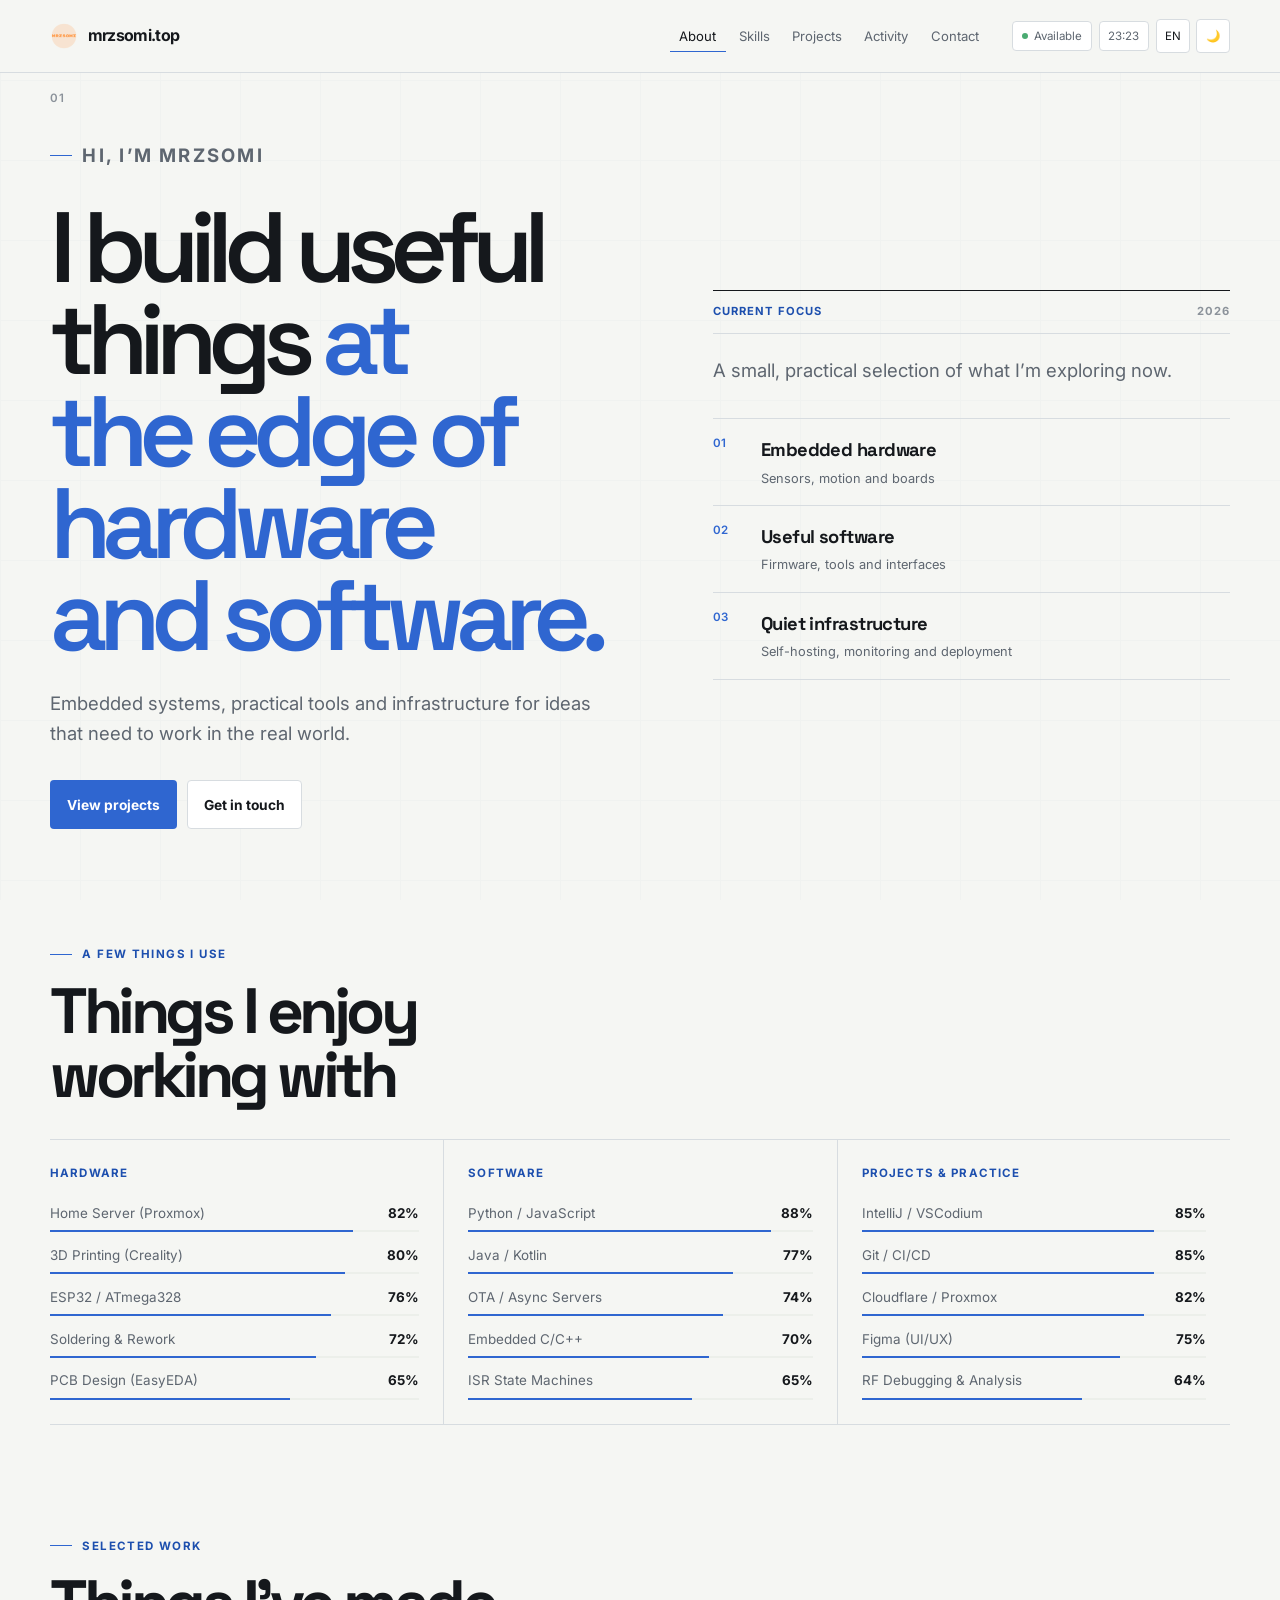
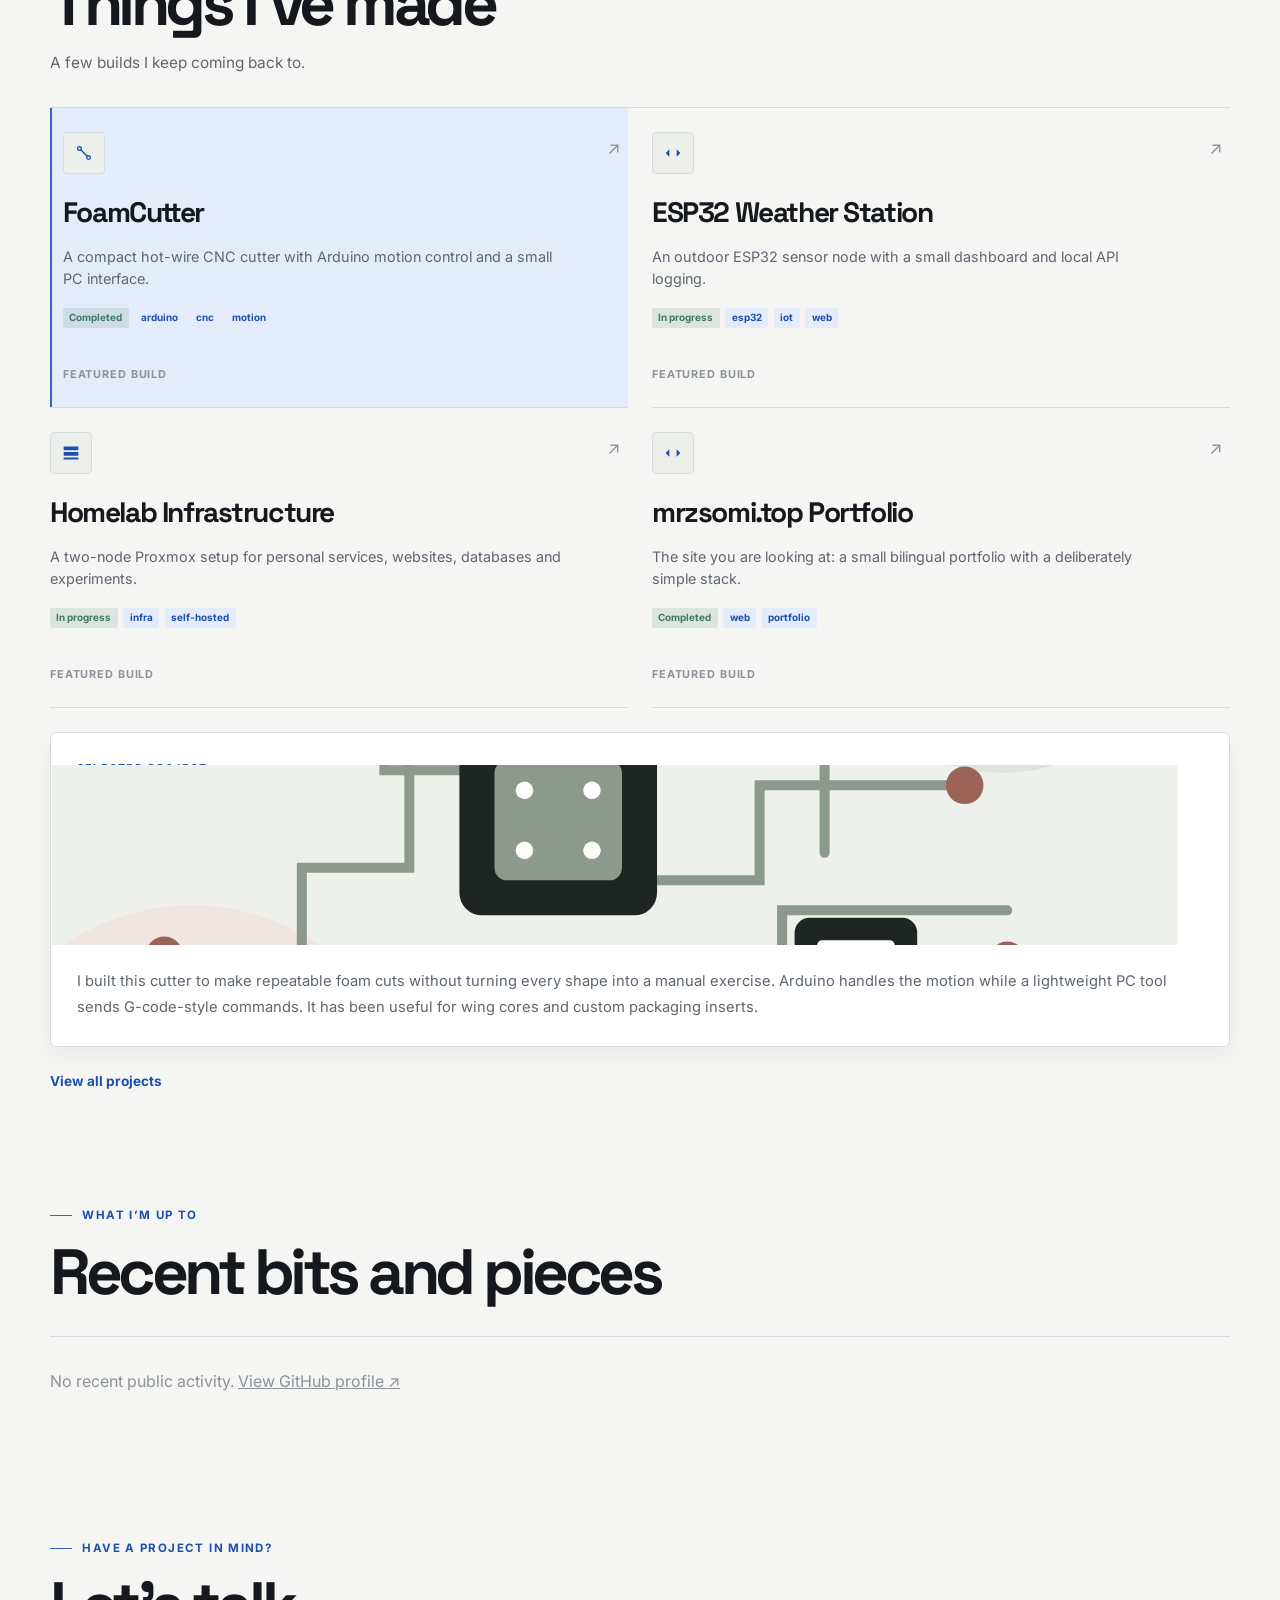
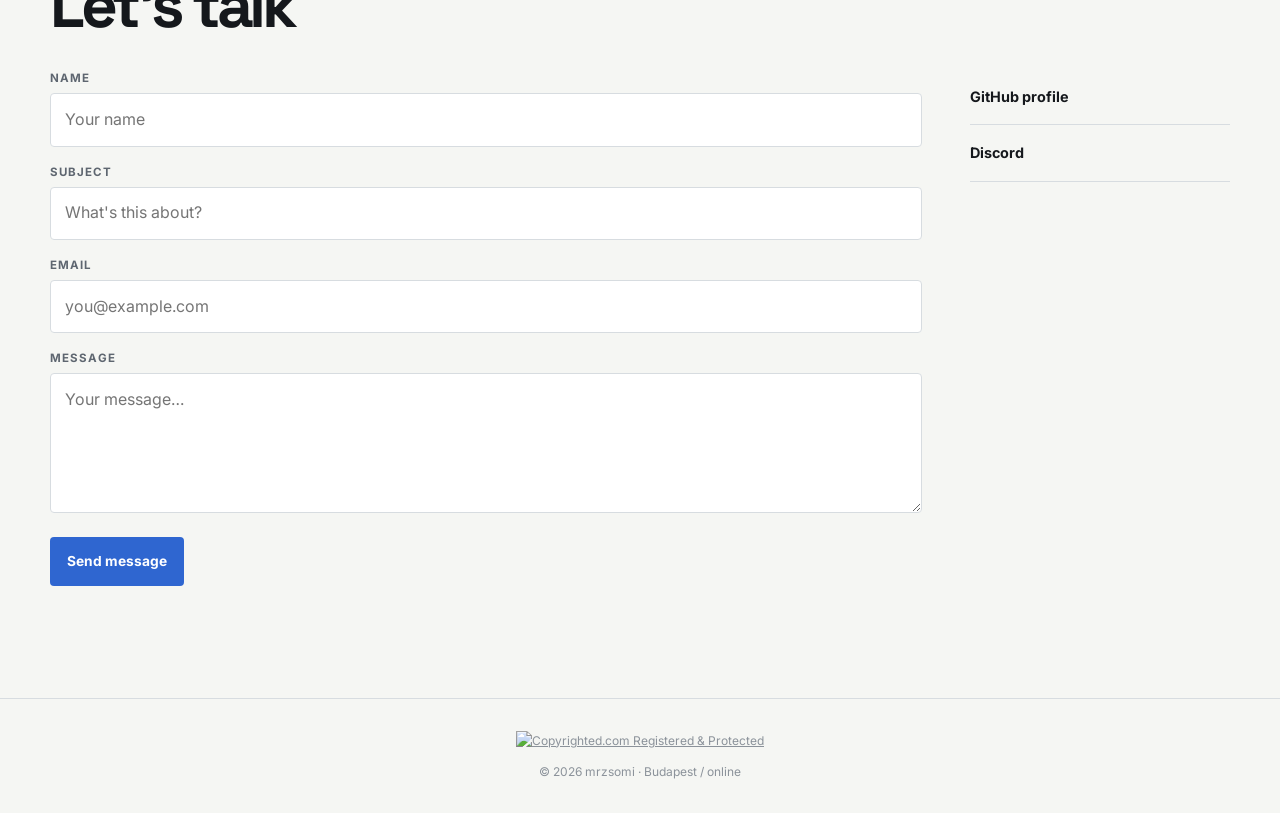
==== index.html @ bc532988 "Refine translated portfolio experience" ====
<!doctype html>
<html lang="en" data-theme="light">
  <head>
    <meta charset="UTF-8" />
    <meta name="viewport" content="width=device-width, initial-scale=1.0" />
    <title>mrzsomi | curious by default</title>
    <meta name="description" content="The bilingual project notebook of mrzsomi: electronics, firmware, web experiments, self-hosted infrastructure and whatever comes next." />
    <meta name="keywords" content="embedded systems, firmware, PCB design, ESP32, STM32, Arduino, RF debugging, homelab, Proxmox, portfolio, Hungary" />
    <meta name="author" content="mrzsomi" />
    <link rel="canonical" href="https://mrzsomi.top/" />
    <meta name="robots" content="index, follow, max-image-preview:large" />
    <meta name="theme-color" content="#2f66d0" />
    <meta name="copyrighted-site-verification" content="316f1e851e704216" />

    <!-- Open Graph / Facebook -->
    <meta property="og:type" content="website" />
    <meta property="og:url" content="https://mrzsomi.top/" />
    <meta property="og:title" content="mrzsomi | curious by default" />
    <meta property="og:description" content="Electronics, firmware, web experiments and other things worth making." />
    <meta property="og:image" content="https://mrzsomi.top/assets/img/og-image.png" />
    <meta property="og:image:alt" content="mrzsomi.top portfolio preview" />
    <meta property="og:image:width" content="1200" />
    <meta property="og:image:height" content="630" />
    <meta property="og:image:type" content="image/png" />
    <meta property="og:site_name" content="mrzsomi.top" />
    <meta property="og:locale" content="en_US" />
    <meta property="og:locale:alternate" content="hu_HU" />

    <!-- Twitter -->
    <meta name="twitter:card" content="summary_large_image" />
    <meta name="twitter:url" content="https://mrzsomi.top/" />
    <meta name="twitter:title" content="mrzsomi | Embedded systems, firmware and practical tools" />
    <meta name="twitter:description" content="Embedded systems, firmware, electronics prototypes, web tools and self-hosted infrastructure by mrzsomi." />
    <meta name="twitter:image" content="https://mrzsomi.top/assets/img/og-image.png" />

    <link rel="apple-touch-icon" sizes="180x180" href="assets/img/apple-touch-icon.png" />
    <link rel="icon" type="image/png" sizes="32x32" href="assets/img/favicon-32x32.png" />
    <link rel="icon" type="image/png" sizes="16x16" href="assets/img/favicon-16x16.png" />
    <link rel="manifest" href="assets/img/site.webmanifest" />
    <link rel="preconnect" href="https://fonts.googleapis.com" />
    <link rel="preconnect" href="https://fonts.gstatic.com" crossorigin />
    <link href="https://fonts.googleapis.com/css2?family=Inter:opsz,wght@14..32,400;14..32,500;14..32,600;14..32,700&family=Space+Grotesk:wght@500;600&display=swap" rel="stylesheet" />

    <!-- Preloader, kept inline so it renders before any external file loads -->
    <style>
      #preloader {
        position: fixed; inset: 0; z-index: 99999;
        display: flex; flex-direction: column;
        align-items: center; justify-content: center; gap: 1.6rem;
        background: #ffffff;
        transition: opacity 0.5s ease, visibility 0.5s ease;
      }
      #preloader.pre-dark { background: #0a0a0a; }
      #preloader.pre-out  { opacity: 0; visibility: hidden; pointer-events: none; }
      .pre-wordmark {
        font-family: system-ui, -apple-system, sans-serif;
        font-size: 1.35rem; font-weight: 700;
        letter-spacing: -0.03em; color: #111827;
        display: flex; align-items: center; gap: 0;
      }
      #preloader.pre-dark .pre-wordmark { color: #f0f0f0; }
      .pre-wordmark .pre-dot { color: #2f66d0; }
      .pre-track {
        width: 90px; height: 2px;
        background: #e5e7eb; border-radius: 10px; overflow: hidden;
      }
      #preloader.pre-dark .pre-track { background: #2a2a2a; }
      .pre-thumb {
        height: 100%; width: 42%;
        background: #2f66d0;
        border-radius: 10px;
        animation: pre-sweep 1s ease-in-out infinite;
      }
      @keyframes pre-sweep {
        0%   { transform: translateX(-130%); }
        100% { transform: translateX(290%); }
      }
    </style>
    <!-- Apply saved theme BEFORE any stylesheet to prevent flash -->
    <script>
      (function(){
        var t = localStorage.getItem('theme');
        if (t === 'dark') {
          document.documentElement.setAttribute('data-theme','dark');
        }
      })();
    </script>

    <link rel="stylesheet" href="assets/css/styles.css">
    <script defer src="assets/js/script.js"></script>

    <!-- Hreflang for language-aware indexing -->
    <link rel="alternate" href="https://mrzsomi.top/" hreflang="en" />
    <link rel="alternate" href="https://mrzsomi.top/hu/" hreflang="hu" />

    <!-- Structured data (JSON-LD) -->
    <script type="application/ld+json">
    {
      "@context": "https://schema.org",
      "@type": "Person",
      "name": "mrzsomi",
      "url": "https://mrzsomi.top/",
      "sameAs": [
        "https://github.com/SajtosZsomle"
      ],
      "jobTitle": "Embedded Systems & Firmware Engineer",
      "worksFor": {
        "@type": "Organization",
        "name": "mrzsomi.top"
      }
    }
    </script>
  </head>
  <body>
    <a class="skip-link" href="#main-content">Skip to content</a>
    <noscript>
      <div class="noscript-warning">
        <div class="noscript-content">
          <h1>⚠️ JavaScript szükséges</h1>
          <p>Ez a weboldal JavaScript-re támaszkodik a teljes funkcionalitáshoz. Kérjük, engedélyezze a JavaScript-et a böngészőjében.</p>
          <hr />
          <h1>⚠️ JavaScript Required</h1>
          <p>This website relies on JavaScript for full functionality. Please enable JavaScript in your browser.</p>
        </div>
      </div>
    </noscript>

    <nav class="nav">
      <div class="container nav-inner">
        <a href="#" class="logo">
                  <img src="assets/img/favicon.ico" alt="mrzsomi logo" width="30" height="30" loading="lazy" onerror="this.onerror=null;this.src='assets/img/favicon.png';" />
          mrzsomi.top
        </a>
        <ul class="nav-links">
          <li><a href="#about" data-i18n-nav="about">About</a></li>
          <li><a href="#skills" data-i18n-nav="skills">Skills</a></li>
          <li><a href="projects.html" data-i18n-nav="projects">Projects</a></li>
          <li><a href="#activity" data-i18n-nav="activity">Activity</a></li>
          <li><a href="#contact" data-i18n-nav="contact">Contact</a></li>
        </ul>
        <div class="nav-actions">
          <span class="badge"><span class="dot"></span> <span data-i18n="available">Available</span></span>
          <span class="badge" id="live-clock">00:00</span>
          <button class="lang-btn" id="lang-toggle" aria-label="Switch language">EN</button>
          <button class="theme-btn" id="theme-toggle" aria-label="Toggle theme">
            <span id="theme-icon">🌙</span>
          </button>
        </div>
      </div>
    </nav>

    <main id="main-content" class="container">
      <section id="about" class="hero">
        <div class="hero-grid">
          <div class="hero-content">
            <p class="section-tag" data-i18n="about_tag">Hi, I’m mrzsomi</p>
            <h1 data-i18n-html="hero_title">I’m into <span class="accent-text">a little bit of everything.</span></h1>
            <p data-i18n="hero_paragraph">I build things with electronics, code, and whatever I am curious about next.</p>

            <div class="btn-group">
              <a href="#projects" class="btn btn-primary magnetic" data-i18n="view_projects">View projects <span aria-hidden="true">↗</span></a>
              <a href="#contact" class="btn btn-outline magnetic" data-i18n="get_in_touch">Get in touch</a>
            </div>
          </div>
          <div class="hero-visual">
            <div class="hero-index">
              <div class="hero-index-header">
                <span data-i18n="hero_index_label">Current focus</span>
                <span>2026</span>
              </div>
              <p class="hero-index-intro" data-i18n="hero_index_intro">A small, practical selection of what I’m exploring now.</p>
              <ul class="hero-index-list">
                <li><span>01</span><strong data-i18n="hero_index_hardware">Embedded hardware</strong><small data-i18n="hero_index_hardware_detail">Sensors, motion and boards</small></li>
                <li><span>02</span><strong data-i18n="hero_index_software">Useful software</strong><small data-i18n="hero_index_software_detail">Firmware, tools and interfaces</small></li>
                <li><span>03</span><strong data-i18n="hero_index_infra">Quiet infrastructure</strong><small data-i18n="hero_index_infra_detail">Self-hosting, monitoring and deployment</small></li>
              </ul>
            </div>
          </div>
        </div>
      </section>

      <section id="skills">
        <p class="section-tag" data-i18n="skills_tag">Expertise</p>
        <h2 class="section-title" data-i18n="skills_title">A practical toolkit</h2>
        <div class="skills-grid" id="skills-container"></div>
      </section>

      <section id="projects">
        <p class="section-tag" data-i18n="projects_tag">Portfolio</p>
        <h2 class="section-title" data-i18n="projects_title">Things I’ve built</h2>
        <p class="section-lede" data-i18n="projects_lede">A few builds I keep coming back to.</p>
        <div class="projects-wrapper">
          <div class="featured-project-grid project-list-featured" id="project-list">
            <div class="loader">Loading projects…</div>
          </div>
          <div class="project-detail" id="project-detail"></div>
        </div>
        <a href="projects.html" class="text-link" data-i18n="view_all_projects">View all projects <span aria-hidden="true">↗</span></a>
      </section>

      <section id="activity">
        <p class="section-tag" data-i18n="activity_tag">Live</p>
        <h2 class="section-title" data-i18n="activity_title">What I’ve been working on</h2>
        <div class="activity-feed" id="activity-feed">
          <div class="loader">Fetching activity…</div>
        </div>
      </section>

      <section id="contact">
        <p class="section-tag" data-i18n="contact_tag">Let's talk</p>
        <h2 class="section-title" data-i18n="contact_title">Contact</h2>
        <div class="contact-grid">
          <form id="contact-form" class="contact-form" action="https://formspree.io/f/xpqevgod" method="POST">
            <div class="form-group">
              <label for="name" data-i18n="form_name">Name</label>
              <input type="text" id="name" name="name" autocomplete="name" placeholder="Your name" data-i18n-placeholder="form_name_placeholder" required />
            </div>
            <div class="form-group">
              <label for="subject" data-i18n="form_subject">Subject</label>
              <input type="text" id="subject" name="subject" autocomplete="off" placeholder="What's this about?" data-i18n-placeholder="form_subject_placeholder" required />
            </div>
            <div class="form-group">
              <label for="email" data-i18n="form_email">Email</label>
              <input type="email" id="email" name="email" autocomplete="email" placeholder="you@example.com" data-i18n-placeholder="form_email_placeholder" required />
            </div>
            <div class="form-group">
              <label for="message" data-i18n="form_message">Message</label>
              <textarea id="message" name="message" autocomplete="off" placeholder="Your message…" data-i18n-placeholder="form_message_placeholder" required></textarea>
            </div>
            <div class="form-trap" aria-hidden="true">
              <label for="website">Website</label>
              <input type="text" id="website" name="_gotcha" tabindex="-1" autocomplete="off" />
            </div>
            <input type="hidden" name="_subject" value="mrzsomi.top Contact Form" />
            <div class="form-row">
              <button type="submit" class="btn btn-primary" id="submit-btn" data-i18n="form_submit">Send message</button>
              <span id="form-status" class="form-status" aria-live="polite"></span>
            </div>
          </form>
          <div class="social-links">
            <a href="https://github.com/SajtosZsomle" target="_blank" rel="noopener" class="social-card" data-i18n="social_github">GitHub profile</a>
            <a href="https://discord.com/users/mrzsomi" target="_blank" rel="noopener" class="social-card" data-i18n="social_discord">Discord</a>
          </div>
        </div>
      </section>
    </main>

    <footer class="footer">
      <a class="copyrighted-badge" title="Copyrighted.com Registered & Protected" target="_blank"
         href="https://app.copyrighted.com/website/HvaQmrxPD94tPsp8/">
        <img alt="Copyrighted.com Registered & Protected" width="125" height="25"
             srcset="https://static.copyrighted.com/badges/125x25/03_1_2x.png 2x"
             src="https://static.copyrighted.com/badges/125x25/03_1.png" />
      </a>
      <script src="https://static.copyrighted.com/badges/helper.js"></script>
      <span data-i18n="footer_text">© 2026 mrzsomi · Budapest / online</span>
    </footer>
  </body>
</html>
---- assets/css/styles.css ----
:root {
  --bg: #f5f6f3;
  --surface: #ffffff;
  --surface-muted: #ecefea;
  --text: #15181c;
  --text-secondary: #5e6670;
  --text-muted: #8b929a;
  --border: #d7dce0;
  --accent: #2f66d0;
  --accent-strong: #1d4fae;
  --accent-soft: #e4ecfc;
  --sage: #427a60;
  --shadow: 0 18px 50px rgba(21, 24, 28, .08);
  --shadow-small: 0 8px 24px rgba(21, 24, 28, .05);
  --radius: 6px;
  --radius-small: 4px;
  --max-width: 1180px;
  --font-sans: 'Inter', sans-serif;
  --font-display: 'Space Grotesk', sans-serif;
}

[data-theme='dark'] {
  --bg: #101214;
  --surface: #171a1e;
  --surface-muted: #20252b;
  --text: #f1f3f5;
  --text-secondary: #aab2bc;
  --text-muted: #78818b;
  --border: #30363e;
  --accent: #83aaff;
  --accent-strong: #a9c2ff;
  --accent-soft: #1b2b4a;
  --sage: #8fc5a6;
  --shadow: 0 20px 60px rgba(0, 0, 0, .3);
  --shadow-small: 0 10px 30px rgba(0, 0, 0, .18);
}

* { box-sizing: border-box; margin: 0; padding: 0; }
html { scroll-behavior: smooth; font-size: 16px; }
[data-theme='dark'] { color-scheme: dark; }
body {
  overflow-x: hidden;
  color: var(--text);
  background: var(--bg);
  font-family: var(--font-sans);
  line-height: 1.6;
  -webkit-font-smoothing: antialiased;
  transition: background .3s ease, color .3s ease;
}
body::before {
  content: '';
  position: fixed;
  inset: 0;
  z-index: -2;
  pointer-events: none;
  background-image: linear-gradient(var(--border) 1px, transparent 1px), linear-gradient(90deg, var(--border) 1px, transparent 1px);
  background-size: 80px 80px;
  opacity: .16;
}
a { color: inherit; }
button, input, textarea { font: inherit; }
button { color: inherit; }
button, a { touch-action: manipulation; -webkit-tap-highlight-color: transparent; }
img, canvas { max-width: 100%; }
.container { width: min(var(--max-width), calc(100% - 3rem)); margin: 0 auto; }
.skip-link {
  position: fixed;
  top: .75rem;
  left: .75rem;
  z-index: 1000;
  padding: .55rem .75rem;
  border: 1px solid var(--accent);
  border-radius: var(--radius-small);
  color: #fff;
  background: var(--accent);
  transform: translateY(-180%);
  transition: transform .2s ease;
}
.skip-link:focus { transform: translateY(0); }

/* Navigation */
.nav {
  position: sticky; top: 0; z-index: 100;
  border-bottom: 1px solid var(--border);
  background: color-mix(in srgb, var(--bg) 94%, transparent);
  backdrop-filter: blur(10px);
}
.nav-inner { min-height: 72px; display: flex; align-items: center; gap: 1.5rem; }
.logo { display: flex; align-items: center; gap: .6rem; color: var(--text); font-weight: 700; text-decoration: none; letter-spacing: -.04em; }
.logo img { width: 28px; height: 28px; border-radius: 4px; }
.nav-links { display: flex; gap: .2rem; list-style: none; margin-left: auto; }
.nav-links a { padding: .45rem .6rem; border-bottom: 1px solid transparent; color: var(--text-secondary); font-size: .82rem; text-decoration: none; transition: color .2s ease, border-color .2s ease; }
.nav-links a:hover, .nav-links a.active { color: var(--text); border-color: var(--accent); }
.nav-actions { display: flex; align-items: center; gap: .4rem; }
.badge, .theme-btn, .lang-btn {
  border: 1px solid var(--border); border-radius: var(--radius-small); background: var(--surface);
  font-size: .72rem; white-space: nowrap;
}
.badge { display: flex; align-items: center; gap: .4rem; padding: .3rem .55rem; color: var(--text-secondary); }
.dot { width: 6px; height: 6px; border-radius: 50%; background: #4aab72; }
.theme-btn, .lang-btn { min-width: 34px; min-height: 34px; cursor: pointer; }
.theme-btn:hover, .lang-btn:hover { border-color: var(--accent); color: var(--accent); }

/* Shared layout */
section { padding: 7rem 0 0; scroll-margin-top: 90px; }
.section-tag {
  display: flex; align-items: center; gap: .65rem; margin-bottom: 1rem;
  color: var(--accent-strong); font-size: .72rem; font-weight: 700;
  letter-spacing: .12em; text-transform: uppercase;
}
.section-tag::before { content: ''; width: 22px; height: 1px; background: var(--accent); }
.section-title { max-width: 680px; margin-bottom: 2rem; font-family: var(--font-display); font-size: clamp(2.2rem, 5vw, 4rem); line-height: 1; letter-spacing: -.07em; text-wrap: balance; }
.section-lede { max-width: 560px; margin: -1rem 0 2rem; color: var(--text-secondary); font-size: .96rem; }
.text-link { display: inline-flex; gap: .4rem; margin-top: 1.5rem; color: var(--accent-strong); font-size: .85rem; font-weight: 700; text-decoration: none; }
.text-link:hover { text-decoration: underline; }
.loader { padding: 2rem 0; color: var(--text-muted); }

/* Hero */
.hero { min-height: min(760px, calc(100vh - 72px)); display: flex; align-items: center; padding-top: 4rem; }
.hero-grid { display: grid; grid-template-columns: minmax(0, 1.04fr) minmax(320px, .96fr); align-items: center; gap: clamp(3rem, 8vw, 8rem); }
.hero-content { position: relative; }
.hero-content::before { content: '01'; position: absolute; top: -3rem; left: 0; color: var(--text-muted); font: 600 .72rem/1 var(--font-sans); letter-spacing: .12em; }
.hero h1 { max-width: 760px; margin-bottom: 1.7rem; font-family: var(--font-display); font-size: clamp(3.4rem, 7.8vw, 7rem); font-weight: 600; line-height: .92; letter-spacing: -.09em; text-wrap: balance; }
.accent-text { color: var(--accent); }
.hero p { max-width: 570px; margin-bottom: 2rem; color: var(--text-secondary); font-size: clamp(1rem, 1.7vw, 1.16rem); }
.btn-group { display: flex; flex-wrap: wrap; gap: .65rem; }
.btn { display: inline-flex; align-items: center; justify-content: center; gap: .45rem; padding: .78rem 1rem; border: 1px solid transparent; border-radius: var(--radius-small); font-size: .86rem; font-weight: 700; text-decoration: none; cursor: pointer; transition: transform .2s ease, border-color .2s ease, background .2s ease, color .2s ease; }
.btn:hover { transform: translateY(-2px); }
.btn-primary { color: #fff; background: var(--accent); }
.btn-primary:hover { background: var(--accent-strong); }
.btn-outline { border-color: var(--border); background: var(--surface); }
.btn-outline:hover { border-color: var(--accent); color: var(--accent-strong); }

.hero-visual { position: relative; }
.hero-index { border-top: 1px solid var(--text); border-bottom: 1px solid var(--border); }
.hero-index-header { display: flex; justify-content: space-between; gap: 1rem; padding: .75rem 0; border-bottom: 1px solid var(--border); color: var(--text-muted); font-size: .7rem; font-weight: 700; letter-spacing: .1em; text-transform: uppercase; }
.hero-index-header span:first-child { color: var(--accent-strong); }
.hero-index-intro { max-width: 28rem; margin: 1.4rem 0 1.6rem; color: var(--text-secondary); font-size: .95rem; }
.hero-index-list { list-style: none; }
.hero-index-list li { display: grid; grid-template-columns: 2rem minmax(0, 1fr); gap: .25rem 1rem; padding: 1rem 0; border-top: 1px solid var(--border); }
.hero-index-list li > span { grid-row: span 2; color: var(--accent); font: 600 .72rem/1.5 var(--font-sans); }
.hero-index-list strong { font-family: var(--font-display); font-size: 1.15rem; letter-spacing: -.03em; }
.hero-index-list small { color: var(--text-secondary); font-size: .8rem; }

/* Skills */
.skills-grid { display: grid; grid-template-columns: repeat(3, 1fr); gap: 0; border-top: 1px solid var(--border); }
.skill-card { min-height: 270px; padding: 1.5rem 1.5rem 1.5rem 0; border-bottom: 1px solid var(--border); }
.skill-card + .skill-card { padding-left: 1.5rem; border-left: 1px solid var(--border); }
.skill-card h3 { margin-bottom: 1.25rem; color: var(--accent-strong); font-size: .72rem; letter-spacing: .1em; text-transform: uppercase; }
.skill-card ul { display: flex; flex-direction: column; gap: .8rem; list-style: none; }
.skill-info { display: flex; justify-content: space-between; gap: 1rem; color: var(--text-secondary); font-size: .84rem; }
.skill-percent { color: var(--text); font-weight: 700; }
.progress-bar { height: 2px; margin-top: .35rem; overflow: hidden; background: var(--surface-muted); }
.progress-fill { display: block; width: 0; height: 100%; background: var(--accent); transition: width 1s cubic-bezier(.2,.8,.2,1); }

/* Projects */
.filter-bar, .archive-filters { display: flex; flex-wrap: wrap; gap: .4rem; margin-bottom: 1.8rem; }
.filter-chip { padding: .4rem .65rem; border: 1px solid var(--border); border-radius: var(--radius-small); color: var(--text-secondary); background: transparent; font-size: .76rem; cursor: pointer; transition: border-color .2s ease, color .2s ease, background .2s ease; }
.filter-chip:hover, .filter-chip.active { border-color: var(--accent); color: var(--accent-strong); background: var(--accent-soft); }
.projects-wrapper { display: block; }
.featured-project-grid { display: grid; grid-template-columns: repeat(2, minmax(0, 1fr)); gap: 0 1.5rem; border-top: 1px solid var(--border); }
.featured-project-card { position: relative; display: flex; min-height: 300px; flex-direction: column; align-items: flex-start; gap: 1rem; overflow: hidden; padding: 1.5rem 0; border-bottom: 1px solid var(--border); background: transparent; transition: color .2s ease, padding .2s ease; }
.featured-project-card:hover, .featured-project-card.active { padding-left: .8rem; background: var(--accent-soft); }
.featured-project-card::before { content: ''; position: absolute; left: 0; top: 0; bottom: 0; width: 2px; background: var(--accent); opacity: 0; transition: opacity .2s ease; }
.featured-project-card:hover::before, .featured-project-card.active::before { opacity: 1; }
.featured-project-card .project-info { width: 100%; }
.featured-project-card .project-info h3 { max-width: 85%; margin-bottom: .65rem; font-family: var(--font-display); font-size: clamp(1.35rem, 2.2vw, 1.9rem); letter-spacing: -.05em; }
.featured-project-card .project-info p { max-width: 32rem; overflow: visible; color: var(--text-secondary); font-size: .9rem; line-height: 1.55; white-space: normal; }
.featured-project-card .project-meta { margin-top: 1.1rem; }
.featured-project-card .project-icon { width: 42px; height: 42px; border-radius: var(--radius-small); font-size: 1rem; }
.featured-project-card .project-icon svg { width: 22px; height: 22px; stroke-width: 1.45; }
.featured-project-card .project-arrow { position: absolute; top: 1.6rem; right: .5rem; color: var(--text-muted); font-size: 1.1rem; }
.featured-project-card .project-status { margin-top: auto; color: var(--text-muted); font-size: .68rem; font-weight: 700; letter-spacing: .08em; text-transform: uppercase; }
.featured-project-grid + .project-detail { margin-top: 1.5rem; }
.detail-kicker { display: block; margin-bottom: .8rem; color: var(--accent-strong); font-size: .68rem; font-weight: 700; letter-spacing: .12em; text-transform: uppercase; }
.project-item { cursor: pointer; }
.project-icon, .archive-icon { display: grid; flex: 0 0 auto; place-items: center; width: 40px; height: 40px; border: 1px solid var(--border); border-radius: var(--radius-small); color: var(--accent-strong); background: var(--surface-muted); font-family: var(--font-display); font-size: .85rem; font-weight: 700; }
.project-icon svg, .archive-icon svg { width: 21px; height: 21px; fill: none; stroke: currentColor; stroke-linecap: round; stroke-linejoin: round; stroke-width: 1.7; }
.project-icon svg path:first-child { fill: currentColor; stroke: none; }
.project-info { min-width: 0; flex: 1; }
.project-info h3 { margin-bottom: .2rem; font-family: var(--font-display); font-size: 1.05rem; letter-spacing: -.03em; }
.project-info p { overflow: hidden; color: var(--text-secondary); font-size: .82rem; text-overflow: ellipsis; white-space: nowrap; }
.project-meta { display: flex; flex-wrap: wrap; gap: .35rem; margin-top: .55rem; }
.project-meta .tag, .project-meta .status { padding: .12rem .4rem; border-radius: 2px; font-size: .62rem; font-weight: 700; }
.project-meta .tag { color: var(--accent-strong); background: var(--accent-soft); }
.project-meta .status { color: var(--sage); background: color-mix(in srgb, var(--sage) 14%, transparent); }
.project-detail { position: sticky; top: 96px; display: none; padding: 1.6rem; border: 1px solid var(--border); border-radius: var(--radius); background: var(--surface); box-shadow: var(--shadow-small); color: var(--text-secondary); font-size: .92rem; line-height: 1.75; animation: rise .35s ease; }
.project-detail.visible { display: block; }
.project-image { width: calc(100% + 3.2rem); height: 180px; display: block; margin: -1.6rem -1.6rem 1.5rem; object-fit: cover; filter: saturate(.55) contrast(1.05); }
.archive-page { padding-top: 6rem; }
.archive-header { max-width: 700px; margin-bottom: 3rem; }
.archive-title { margin-bottom: 1.3rem; font-family: var(--font-display); font-size: clamp(3.4rem, 8vw, 6.8rem); line-height: .92; letter-spacing: -.08em; text-wrap: balance; }
.archive-grid { display: grid; grid-template-columns: repeat(3, minmax(0, 1fr)); gap: 0 1.5rem; padding-bottom: 6rem; border-top: 1px solid var(--border); }
.archive-card { display: flex; min-height: 310px; flex-direction: column; padding: 1.35rem 0; border-bottom: 1px solid var(--border); background: transparent; transition: background .2s ease, padding .2s ease; }
.archive-card:hover { padding-left: .75rem; background: var(--accent-soft); }
.archive-card-top { display: flex; justify-content: space-between; gap: .5rem; margin: 1.1rem 0 .7rem; color: var(--text-muted); font-size: .64rem; letter-spacing: .07em; text-transform: uppercase; }
.archive-card h2 { margin-bottom: .55rem; font-family: var(--font-display); font-size: 1.3rem; letter-spacing: -.04em; }
.archive-card > p { color: var(--text-secondary); font-size: .86rem; line-height: 1.5; }
.archive-card details { margin-top: auto; padding-top: 1rem; color: var(--text-secondary); font-size: .8rem; }
.archive-card summary { color: var(--accent-strong); cursor: pointer; font-weight: 700; }
.archive-card details p { margin-top: .7rem; }
.archive-links { display: flex; flex-wrap: wrap; gap: .5rem; margin-top: 1rem; }
.archive-links a { color: var(--text); font-size: .75rem; font-weight: 700; text-decoration: none; }
.archive-links a:hover { color: var(--accent-strong); }
@keyframes rise { from { opacity: 0; transform: translateY(10px); } to { opacity: 1; transform: translateY(0); } }
.project-links { display: flex; flex-wrap: wrap; gap: .55rem; margin-top: 1.5rem; padding-top: 1.3rem; border-top: 1px solid var(--border); }
.project-link, .github-link-btn { display: inline-flex; align-items: center; gap: .4rem; padding: .5rem .7rem; border: 1px solid var(--platform-color, var(--border)); border-radius: var(--radius-small); color: var(--platform-color, var(--accent)); background: transparent; font-size: .78rem; font-weight: 700; text-decoration: none; transition: transform .2s ease, background .2s ease; }
.project-link:hover, .github-link-btn:hover { transform: translateY(-2px); background: var(--accent-soft); }

/* Activity and contact */
.activity-feed { display: grid; grid-template-columns: repeat(2, 1fr); gap: 0 1.5rem; border-top: 1px solid var(--border); }
.activity-item { display: flex; align-items: center; gap: .8rem; min-width: 0; padding: 1rem 0; border-bottom: 1px solid var(--border); background: transparent; }
.activity-avatar { width: 34px; height: 34px; flex: 0 0 auto; border: 1px solid var(--accent); border-radius: 50%; }
.activity-content { min-width: 0; }
.activity-content p { overflow: hidden; font-size: .82rem; text-overflow: ellipsis; white-space: nowrap; }
.activity-content small { color: var(--text-muted); font-size: .72rem; }
.contact-grid { display: grid; grid-template-columns: minmax(0, 1fr) 260px; gap: 3rem; }
.contact-form { display: flex; flex-direction: column; gap: 1rem; }
.form-group label { display: block; margin-bottom: .35rem; color: var(--text-secondary); font-size: .72rem; font-weight: 700; letter-spacing: .08em; text-transform: uppercase; }
.form-group input, .form-group textarea { width: 100%; padding: .8rem .9rem; border: 1px solid var(--border); border-radius: var(--radius-small); color: var(--text); background: var(--surface); transition: border-color .2s ease, box-shadow .2s ease; }
.form-group textarea { min-height: 140px; resize: vertical; }
.form-trap { position: absolute; width: 1px; height: 1px; overflow: hidden; clip: rect(0 0 0 0); white-space: nowrap; }
.form-group input:focus, .form-group textarea:focus { border-color: var(--accent); box-shadow: 0 0 0 3px var(--accent-soft); }
.form-row { display: flex; align-items: center; gap: 1rem; flex-wrap: wrap; }
.form-status { min-height: 1.2em; font-size: .85rem; } .form-status.success { color: var(--sage); } .form-status.error { color: var(--accent-strong); }
.social-links { display: flex; flex-direction: column; gap: 0; }
.social-card { padding: 1rem 0; border-bottom: 1px solid var(--border); color: var(--text); font-size: .9rem; font-weight: 700; text-decoration: none; transition: color .2s ease, padding .2s ease; }
.social-card:hover { padding-left: .5rem; color: var(--accent-strong); }
.reveal { opacity: 0; transform: translateY(16px); transition: opacity .5s ease, transform .5s ease; }
.reveal.is-visible { opacity: 1; transform: translateY(0); }
.featured-project-card.reveal, .archive-card.reveal { transition-delay: var(--delay, 0ms); }
.footer { display: flex; flex-direction: column; align-items: center; gap: .75rem; margin-top: 7rem; padding: 2rem 1rem; border-top: 1px solid var(--border); color: var(--text-muted); font-size: .75rem; text-align: center; }
.footer a { display: inline-block; }

button:focus-visible, a:focus-visible, summary:focus-visible, [role='button']:focus-visible {
  outline: 2px solid var(--accent);
  outline-offset: 3px;
}
noscript { display: block; }
.noscript-warning { position: fixed; inset: 0; z-index: 10000; display: grid; place-items: center; padding: 1rem; background: var(--bg); }
.noscript-content { max-width: 500px; padding: 2rem; border: 1px solid var(--accent); border-radius: var(--radius); background: var(--surface); text-align: center; }
.noscript-content h1 { margin-bottom: .8rem; color: var(--accent); font-family: var(--font-display); }
.noscript-content p { color: var(--text-secondary); }

@media (prefers-reduced-motion: reduce) {
  *, *::before, *::after { scroll-behavior: auto !important; animation-duration: .01ms !important; transition-duration: .01ms !important; }
  .reveal { opacity: 1 !important; transform: none !important; }
}
@media (max-width: 900px) {
  .hero-grid { grid-template-columns: 1fr; }
  .hero { min-height: auto; padding-top: 5rem; }
  .hero-visual { max-width: 620px; }
  .projects-wrapper { display: block; }
  .project-detail { position: static; }
  .archive-grid { grid-template-columns: repeat(2, minmax(0, 1fr)); }
}
@media (max-width: 760px) {
  .container { width: min(var(--max-width), calc(100% - 2.2rem)); }
  .nav-inner { flex-wrap: wrap; padding: .65rem 0; }
  .nav-links { order: 3; width: 100%; justify-content: center; margin-left: 0; }
  .nav-links a { padding: .4rem .5rem; font-size: .75rem; }
  #live-clock { display: none; }
  .skills-grid { grid-template-columns: 1fr; }
  .skill-card, .skill-card + .skill-card { min-height: 0; padding: 1.4rem 0; border-left: 0; }
  .skill-card + .skill-card { border-top: 1px solid var(--border); }
  .activity-feed, .contact-grid, .featured-project-grid { grid-template-columns: 1fr; }
  .archive-page { padding-top: 4rem; }
  .archive-grid { grid-template-columns: 1fr; }
  section { padding-top: 5rem; }
}
@media (max-width: 480px) {
  .hero h1 { font-size: clamp(3rem, 15vw, 4.2rem); }
  .btn-group .btn { width: 100%; }
}
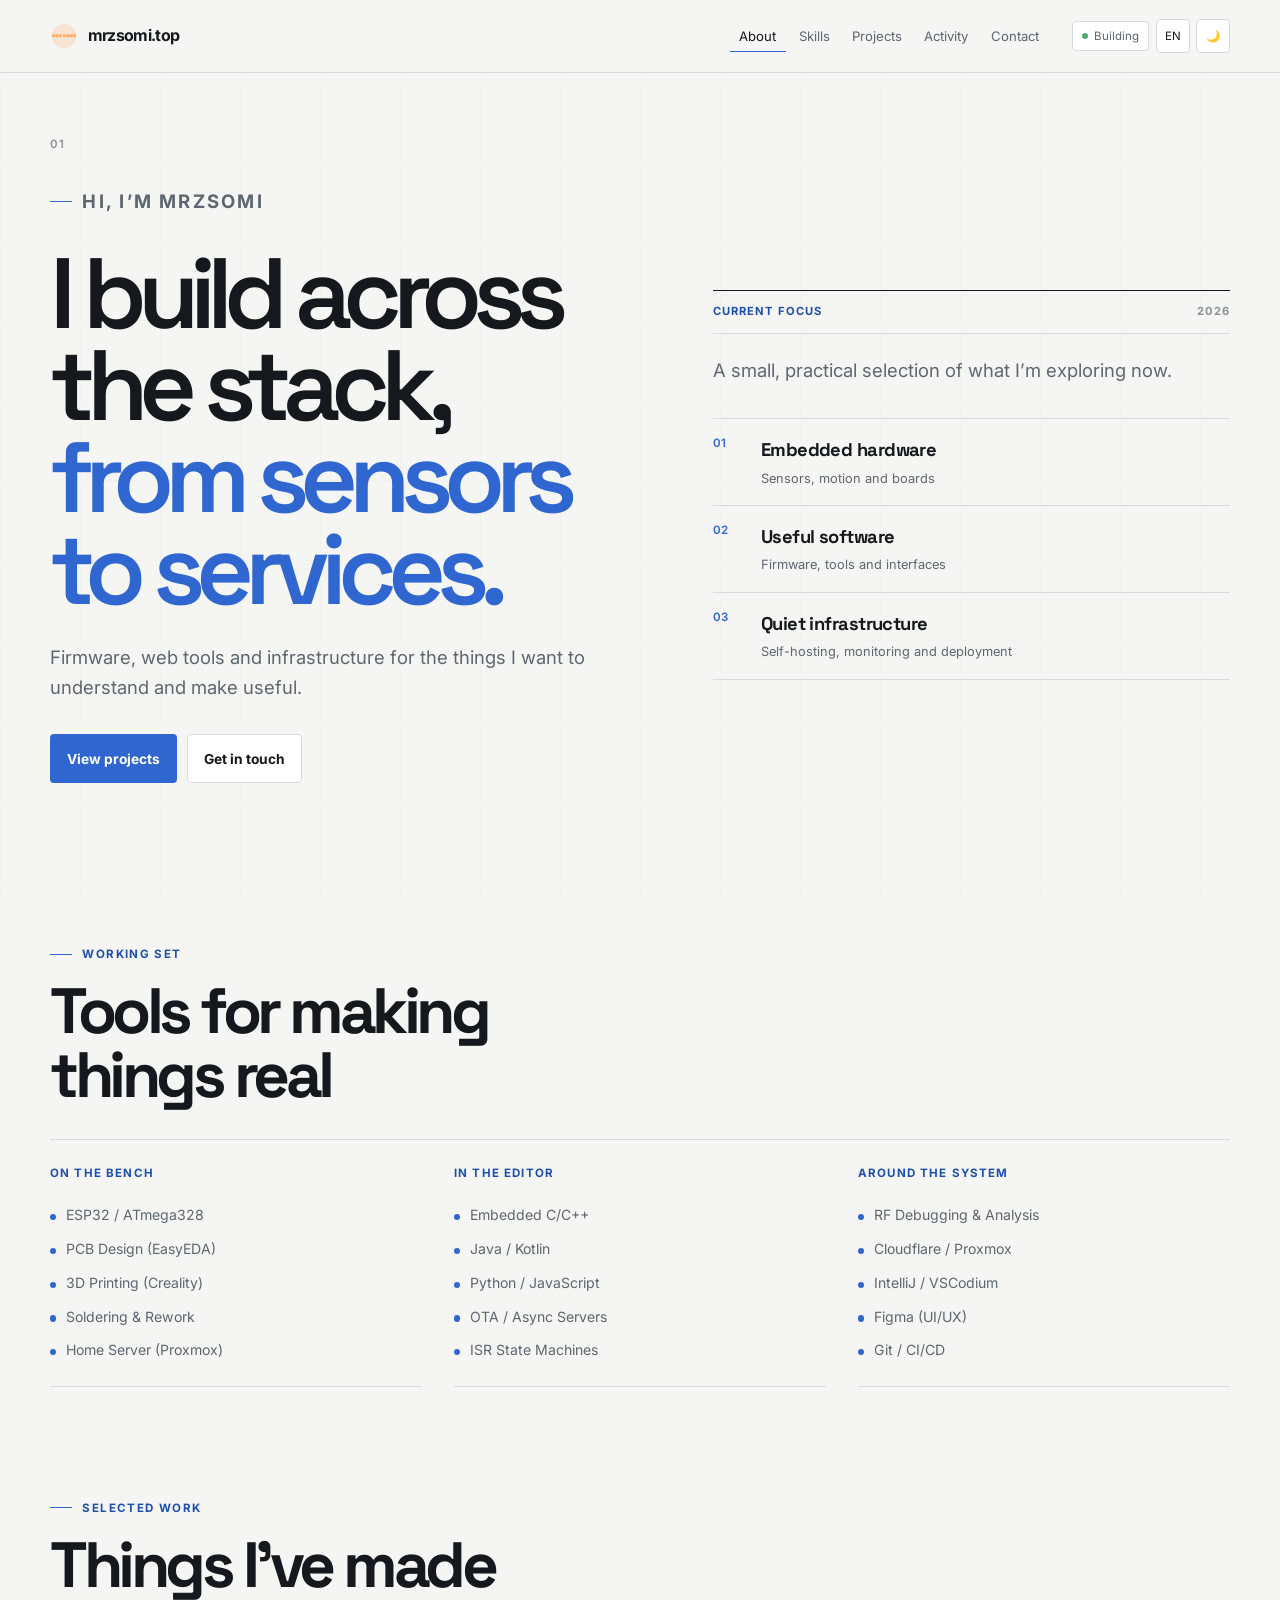
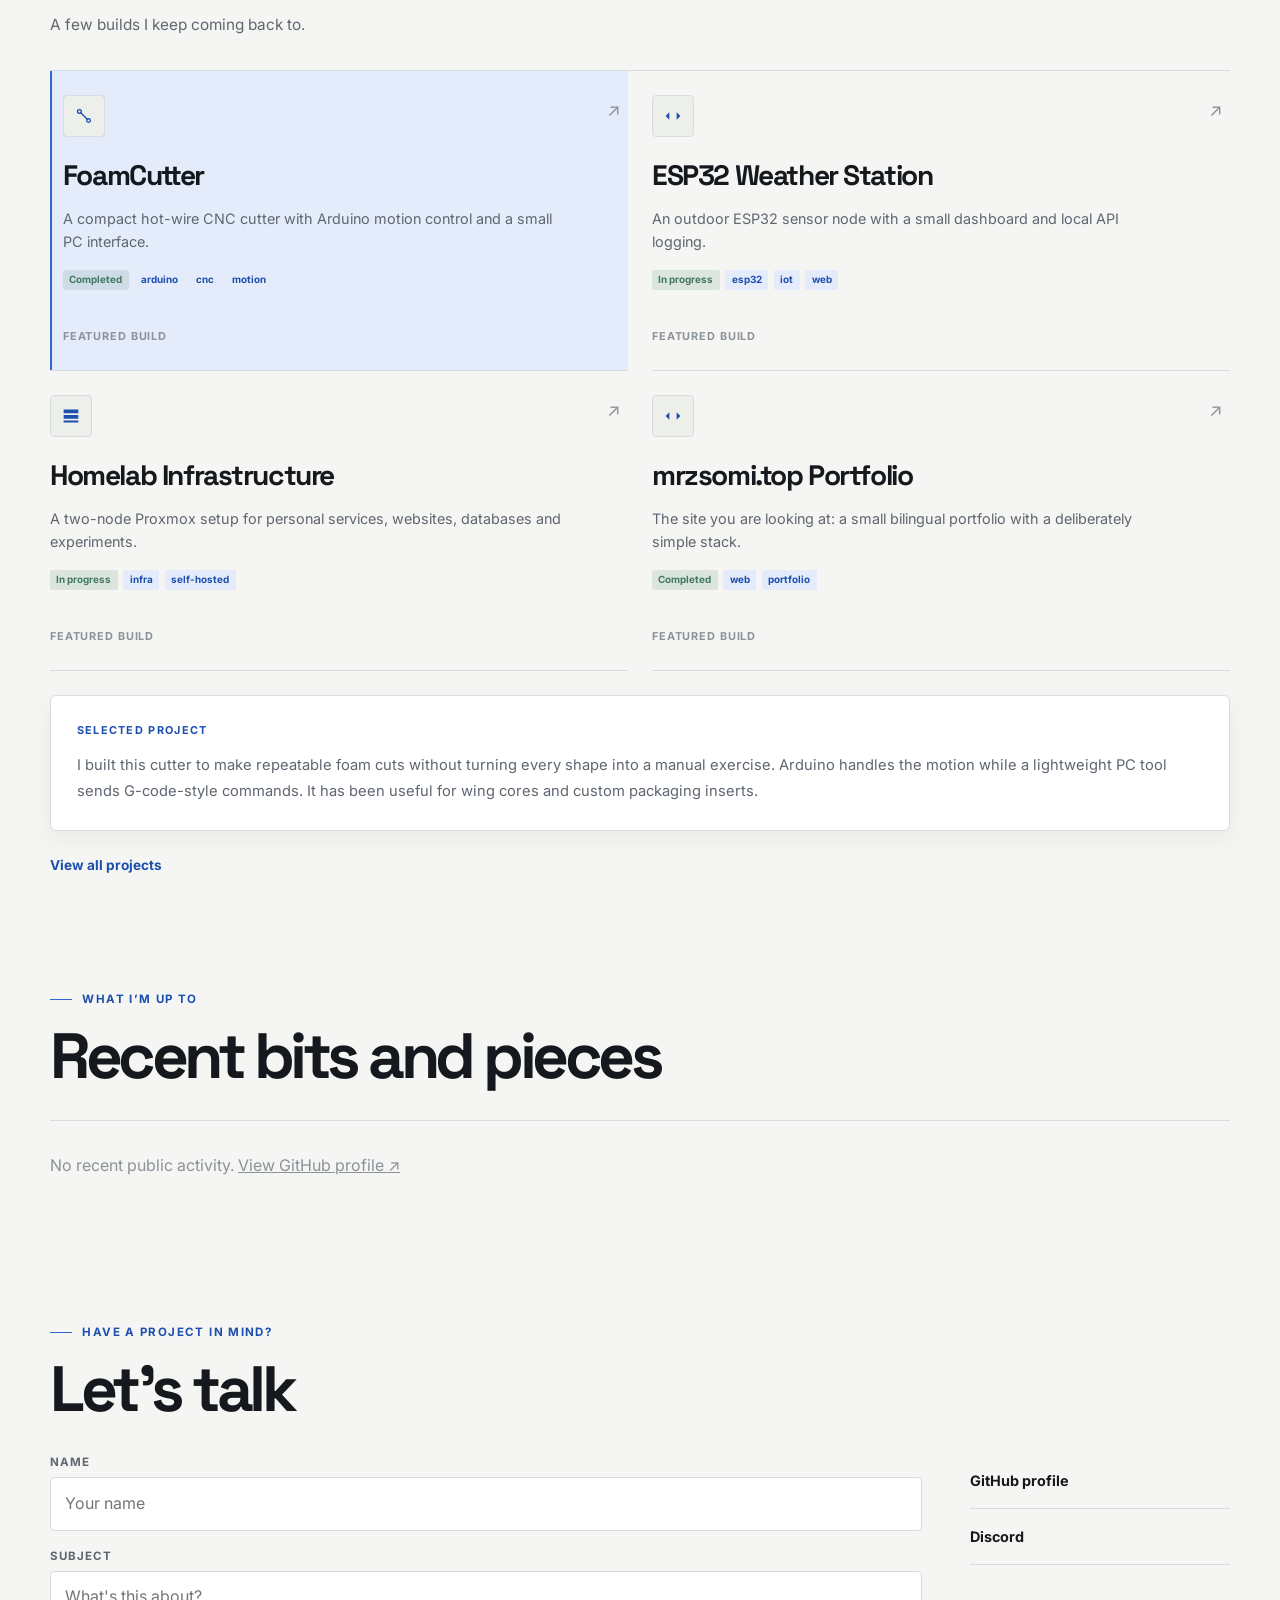
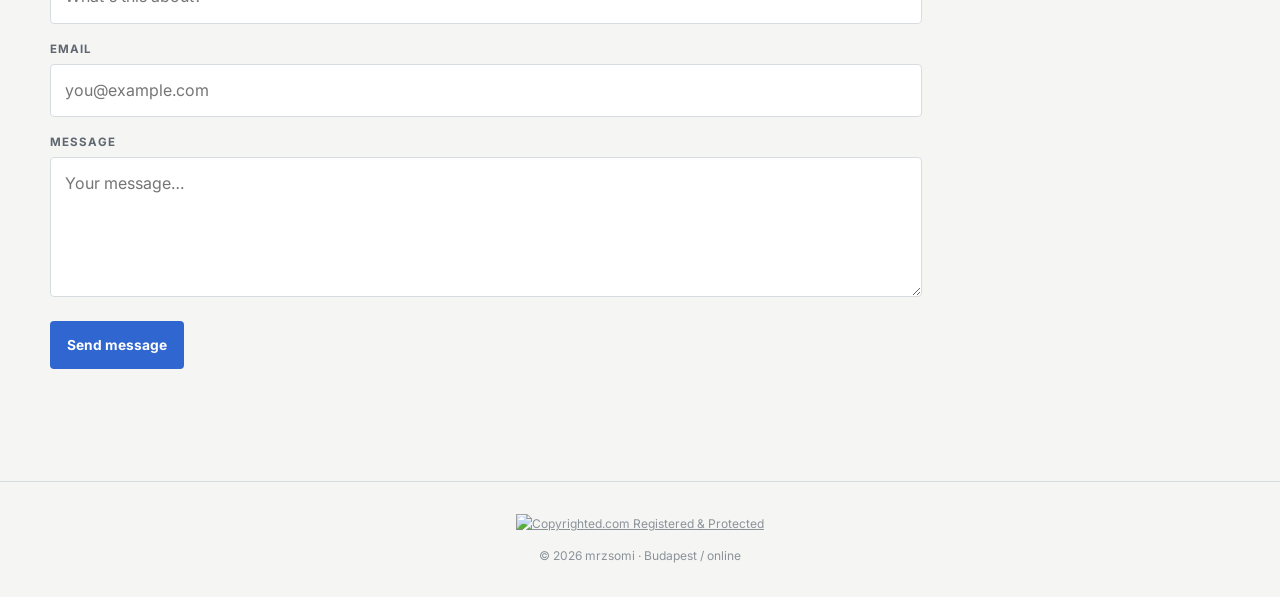
==== commit 5eee450a: "Make landing page more developer focused" ====
--- a/index.html
+++ b/index.html
@@ -139,8 +139,7 @@
           <li><a href="#contact" data-i18n-nav="contact">Contact</a></li>
         </ul>
         <div class="nav-actions">
-          <span class="badge"><span class="dot"></span> <span data-i18n="available">Available</span></span>
-          <span class="badge" id="live-clock">00:00</span>
+          <span class="badge"><span class="dot"></span> <span data-i18n="available">Building</span></span>
           <button class="lang-btn" id="lang-toggle" aria-label="Switch language">EN</button>
           <button class="theme-btn" id="theme-toggle" aria-label="Toggle theme">
             <span id="theme-icon">🌙</span>
--- a/assets/css/styles.css
+++ b/assets/css/styles.css
@@ -143,15 +143,13 @@
 .hero-index-list small { color: var(--text-secondary); font-size: .8rem; }
 
 /* Skills */
-.skills-grid { display: grid; grid-template-columns: repeat(3, 1fr); gap: 0; border-top: 1px solid var(--border); }
-.skill-card { min-height: 270px; padding: 1.5rem 1.5rem 1.5rem 0; border-bottom: 1px solid var(--border); }
-.skill-card + .skill-card { padding-left: 1.5rem; border-left: 1px solid var(--border); }
-.skill-card h3 { margin-bottom: 1.25rem; color: var(--accent-strong); font-size: .72rem; letter-spacing: .1em; text-transform: uppercase; }
-.skill-card ul { display: flex; flex-direction: column; gap: .8rem; list-style: none; }
-.skill-info { display: flex; justify-content: space-between; gap: 1rem; color: var(--text-secondary); font-size: .84rem; }
-.skill-percent { color: var(--text); font-weight: 700; }
-.progress-bar { height: 2px; margin-top: .35rem; overflow: hidden; background: var(--surface-muted); }
-.progress-fill { display: block; width: 0; height: 100%; background: var(--accent); transition: width 1s cubic-bezier(.2,.8,.2,1); }
+.skills-grid { display: grid; grid-template-columns: repeat(3, 1fr); gap: 0 2rem; border-top: 1px solid var(--border); }
+.skill-card { min-height: 240px; padding: 1.5rem 0; border-bottom: 1px solid var(--border); }
+.skill-card + .skill-card { padding-left: 0; border-left: 0; }
+.skill-card h3 { margin-bottom: 1.35rem; color: var(--accent-strong); font-size: .72rem; letter-spacing: .1em; text-transform: uppercase; }
+.skill-card ul { display: flex; flex-direction: column; gap: .7rem; list-style: none; }
+.skill-card li { display: flex; align-items: baseline; gap: .65rem; color: var(--text-secondary); font-size: .88rem; }
+.skill-mark { width: .38rem; height: .38rem; flex: 0 0 auto; margin-bottom: .12rem; border-radius: 50%; background: var(--accent); }
 
 /* Projects */
 .filter-bar, .archive-filters { display: flex; flex-wrap: wrap; gap: .4rem; margin-bottom: 1.8rem; }
@@ -186,7 +184,6 @@
 .project-meta .status { color: var(--sage); background: color-mix(in srgb, var(--sage) 14%, transparent); }
 .project-detail { position: sticky; top: 96px; display: none; padding: 1.6rem; border: 1px solid var(--border); border-radius: var(--radius); background: var(--surface); box-shadow: var(--shadow-small); color: var(--text-secondary); font-size: .92rem; line-height: 1.75; animation: rise .35s ease; }
 .project-detail.visible { display: block; }
-.project-image { width: calc(100% + 3.2rem); height: 180px; display: block; margin: -1.6rem -1.6rem 1.5rem; object-fit: cover; filter: saturate(.55) contrast(1.05); }
 .archive-page { padding-top: 6rem; }
 .archive-header { max-width: 700px; margin-bottom: 3rem; }
 .archive-title { margin-bottom: 1.3rem; font-family: var(--font-display); font-size: clamp(3.4rem, 8vw, 6.8rem); line-height: .92; letter-spacing: -.08em; text-wrap: balance; }
@@ -226,9 +223,6 @@
 .social-links { display: flex; flex-direction: column; gap: 0; }
 .social-card { padding: 1rem 0; border-bottom: 1px solid var(--border); color: var(--text); font-size: .9rem; font-weight: 700; text-decoration: none; transition: color .2s ease, padding .2s ease; }
 .social-card:hover { padding-left: .5rem; color: var(--accent-strong); }
-.reveal { opacity: 0; transform: translateY(16px); transition: opacity .5s ease, transform .5s ease; }
-.reveal.is-visible { opacity: 1; transform: translateY(0); }
-.featured-project-card.reveal, .archive-card.reveal { transition-delay: var(--delay, 0ms); }
 .footer { display: flex; flex-direction: column; align-items: center; gap: .75rem; margin-top: 7rem; padding: 2rem 1rem; border-top: 1px solid var(--border); color: var(--text-muted); font-size: .75rem; text-align: center; }
 .footer a { display: inline-block; }
 
@@ -244,7 +238,6 @@
 
 @media (prefers-reduced-motion: reduce) {
   *, *::before, *::after { scroll-behavior: auto !important; animation-duration: .01ms !important; transition-duration: .01ms !important; }
-  .reveal { opacity: 1 !important; transform: none !important; }
 }
 @media (max-width: 900px) {
   .hero-grid { grid-template-columns: 1fr; }
@@ -259,7 +252,6 @@
   .nav-inner { flex-wrap: wrap; padding: .65rem 0; }
   .nav-links { order: 3; width: 100%; justify-content: center; margin-left: 0; }
   .nav-links a { padding: .4rem .5rem; font-size: .75rem; }
-  #live-clock { display: none; }
   .skills-grid { grid-template-columns: 1fr; }
   .skill-card, .skill-card + .skill-card { min-height: 0; padding: 1.4rem 0; border-left: 0; }
   .skill-card + .skill-card { border-top: 1px solid var(--border); }
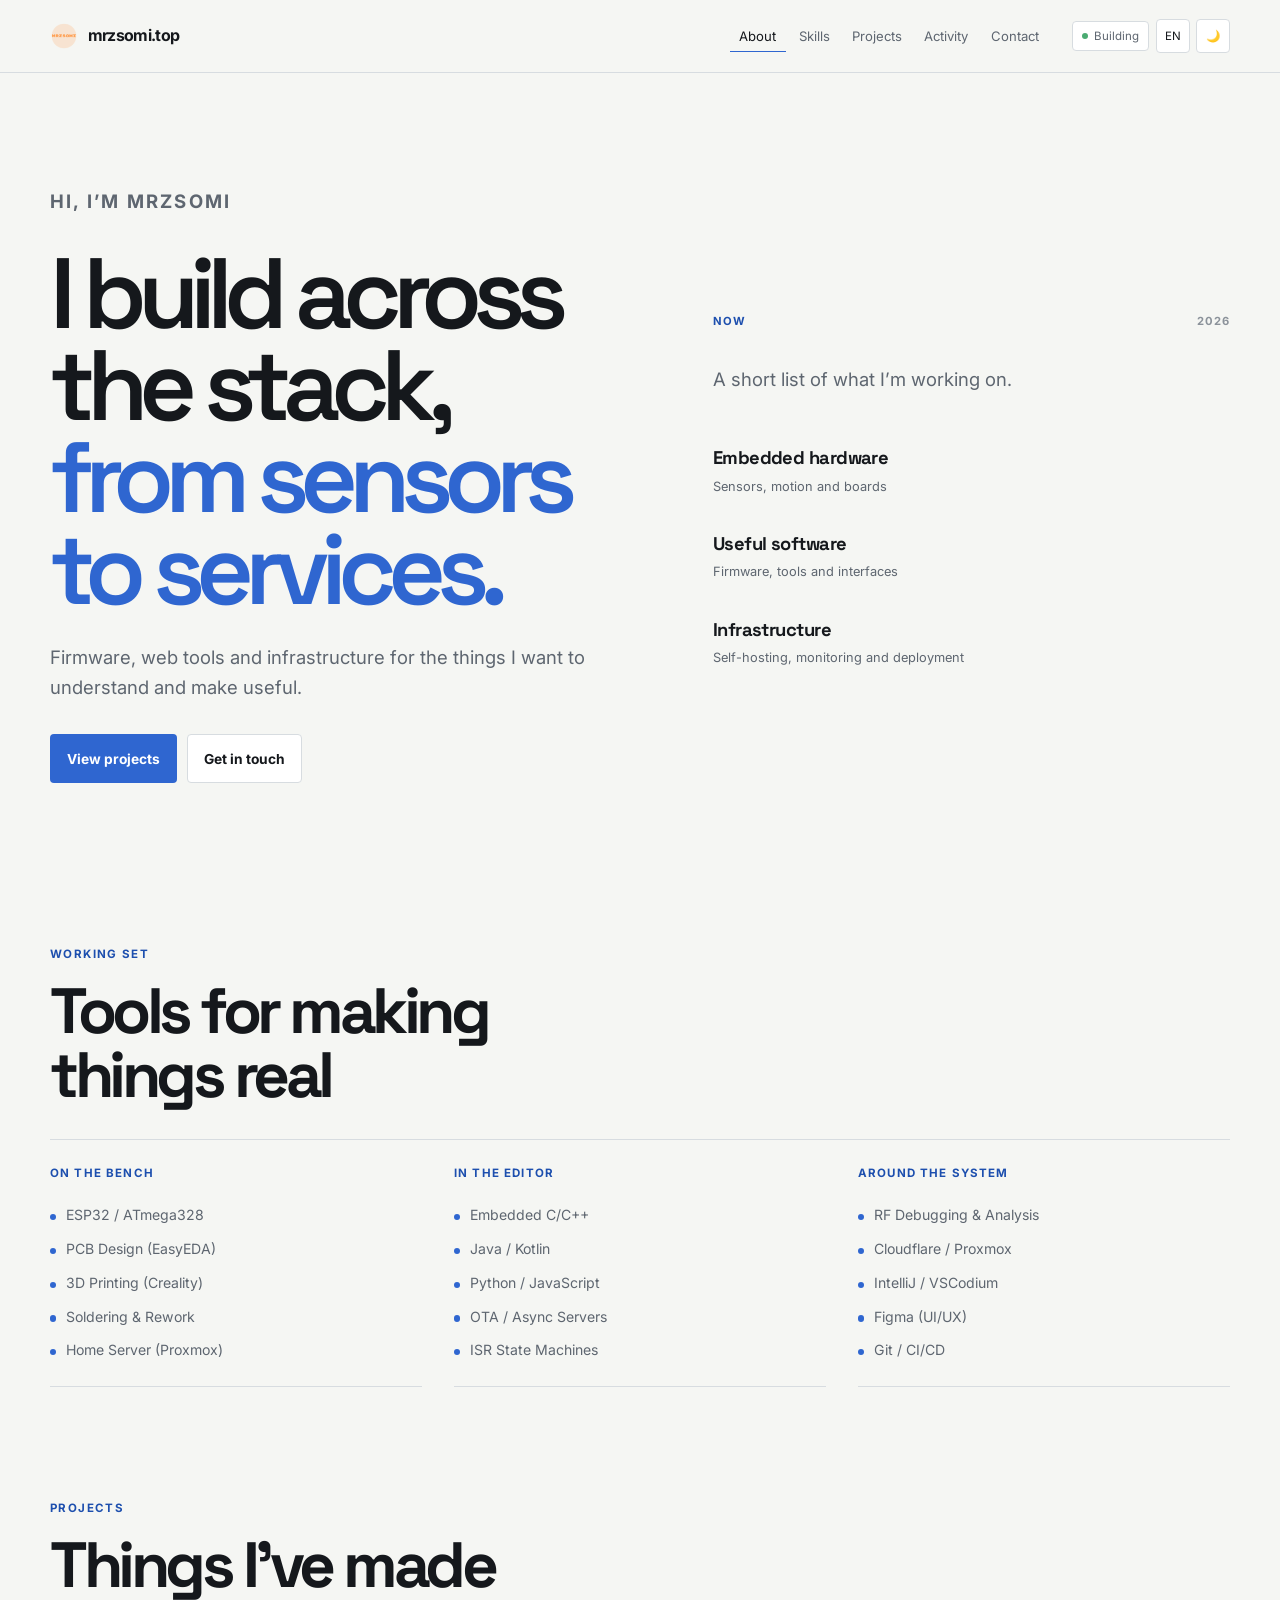
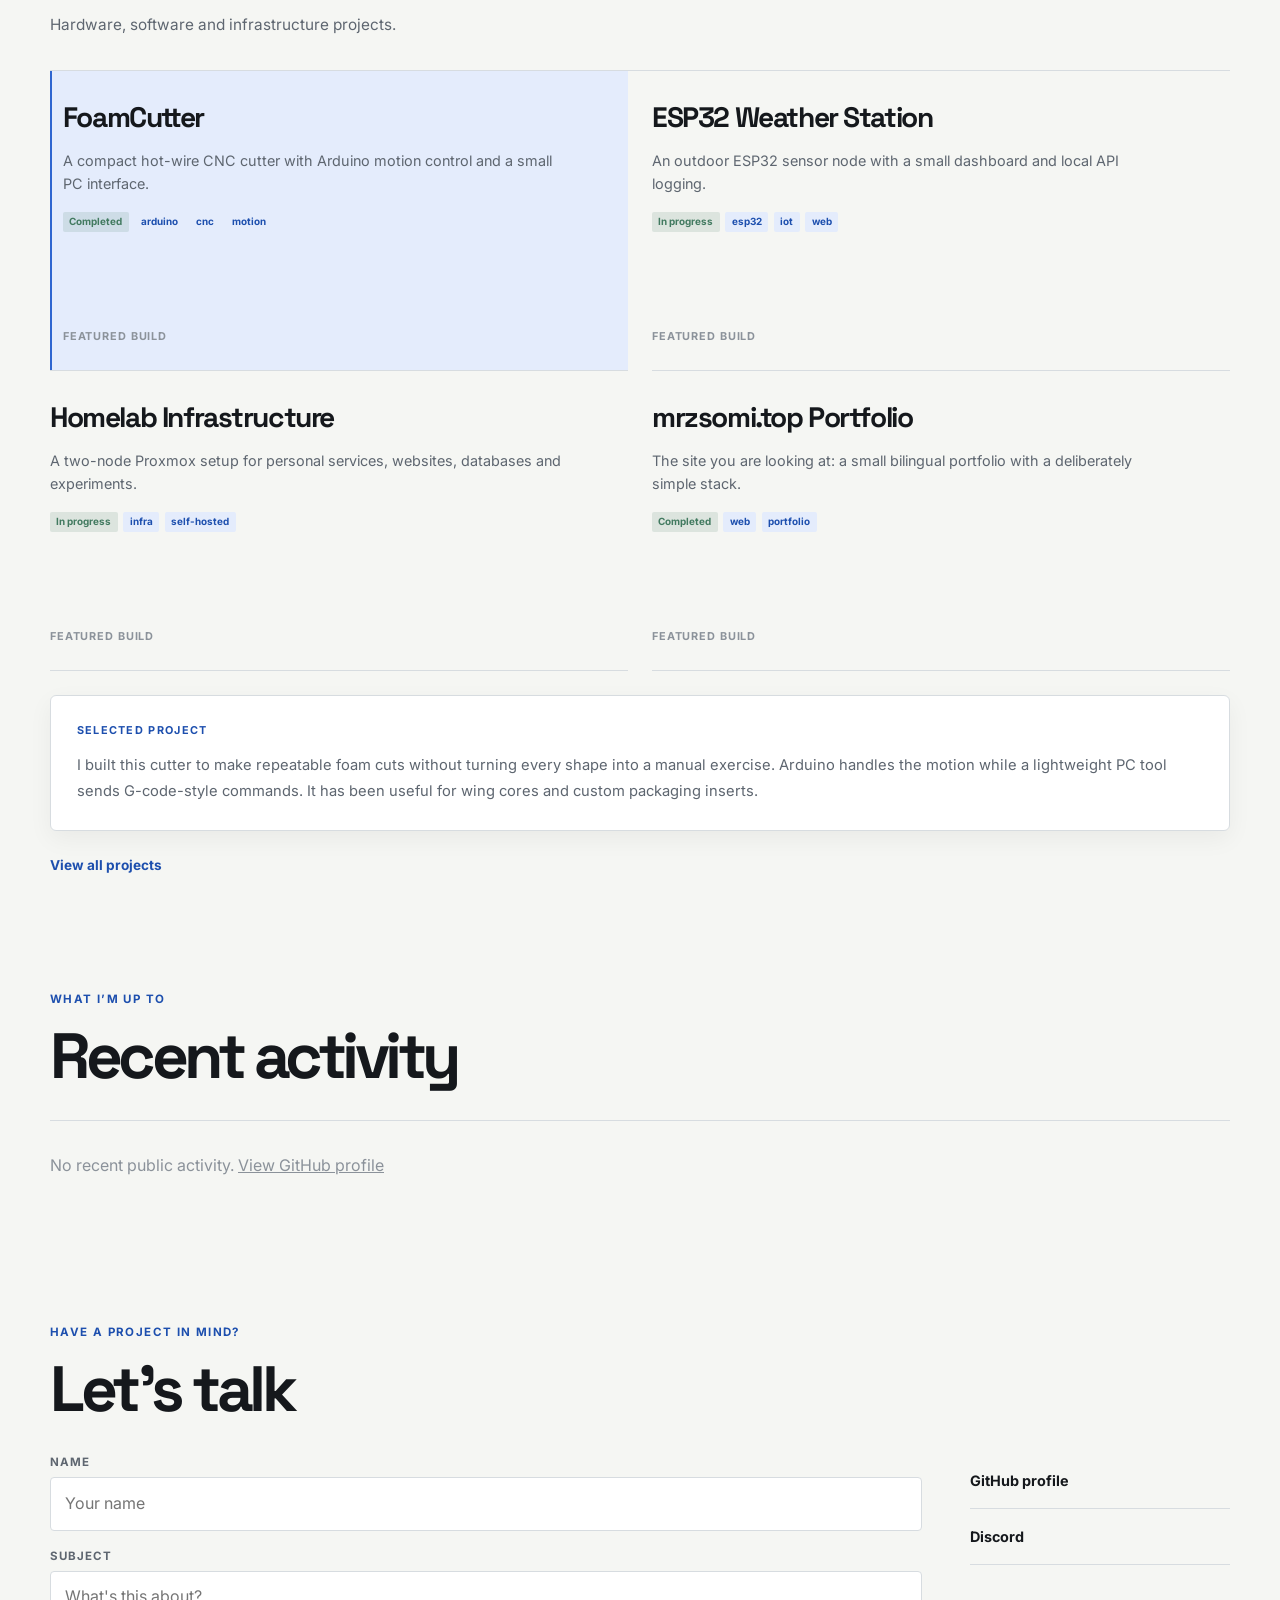
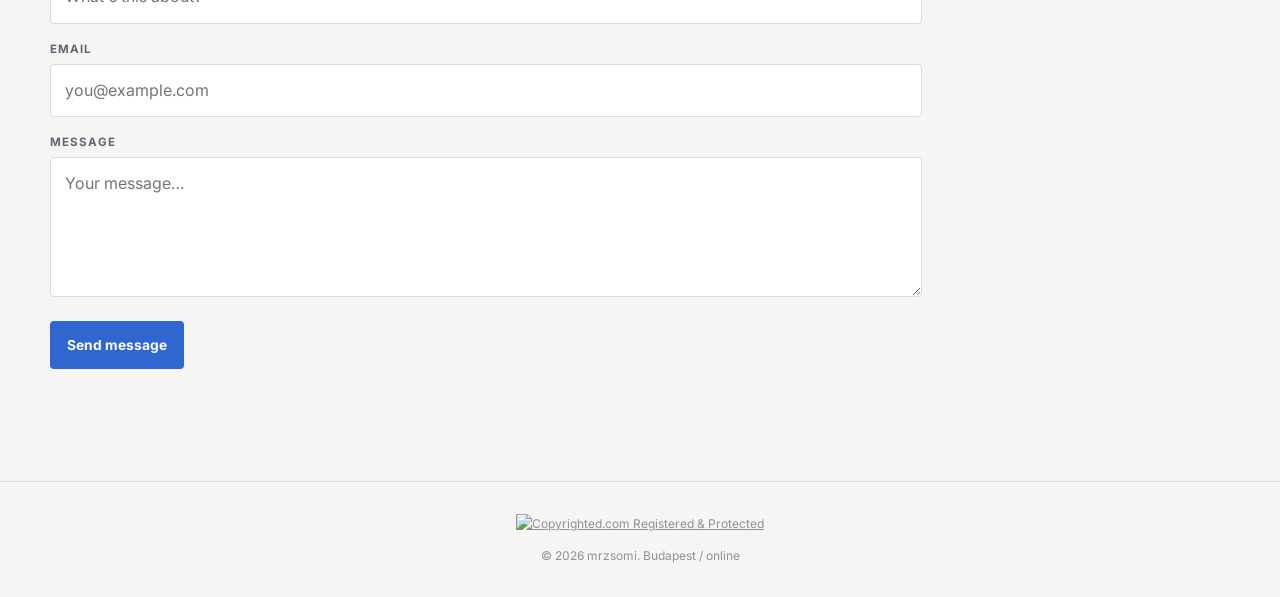
==== commit 0891ca18: "Refine developer visual language" ====
--- a/index.html
+++ b/index.html
@@ -157,21 +157,21 @@
             <p data-i18n="hero_paragraph">I build things with electronics, code, and whatever I am curious about next.</p>
 
             <div class="btn-group">
-              <a href="#projects" class="btn btn-primary magnetic" data-i18n="view_projects">View projects <span aria-hidden="true">↗</span></a>
+              <a href="#projects" class="btn btn-primary magnetic" data-i18n="view_projects">View projects</a>
               <a href="#contact" class="btn btn-outline magnetic" data-i18n="get_in_touch">Get in touch</a>
             </div>
           </div>
           <div class="hero-visual">
             <div class="hero-index">
               <div class="hero-index-header">
-                <span data-i18n="hero_index_label">Current focus</span>
+                <span data-i18n="hero_index_label">Now</span>
                 <span>2026</span>
               </div>
-              <p class="hero-index-intro" data-i18n="hero_index_intro">A small, practical selection of what I’m exploring now.</p>
+              <p class="hero-index-intro" data-i18n="hero_index_intro">A short list of what I’m working on.</p>
               <ul class="hero-index-list">
-                <li><span>01</span><strong data-i18n="hero_index_hardware">Embedded hardware</strong><small data-i18n="hero_index_hardware_detail">Sensors, motion and boards</small></li>
-                <li><span>02</span><strong data-i18n="hero_index_software">Useful software</strong><small data-i18n="hero_index_software_detail">Firmware, tools and interfaces</small></li>
-                <li><span>03</span><strong data-i18n="hero_index_infra">Quiet infrastructure</strong><small data-i18n="hero_index_infra_detail">Self-hosting, monitoring and deployment</small></li>
+                <li><strong data-i18n="hero_index_hardware">Embedded hardware</strong><small data-i18n="hero_index_hardware_detail">Sensors, motion and boards</small></li>
+                <li><strong data-i18n="hero_index_software">Useful software</strong><small data-i18n="hero_index_software_detail">Firmware, tools and interfaces</small></li>
+                <li><strong data-i18n="hero_index_infra">Infrastructure</strong><small data-i18n="hero_index_infra_detail">Self-hosting, monitoring and deployment</small></li>
               </ul>
             </div>
           </div>
@@ -194,7 +194,7 @@
           </div>
           <div class="project-detail" id="project-detail"></div>
         </div>
-        <a href="projects.html" class="text-link" data-i18n="view_all_projects">View all projects <span aria-hidden="true">↗</span></a>
+        <a href="projects.html" class="text-link" data-i18n="view_all_projects">View all projects</a>
       </section>
 
       <section id="activity">
@@ -252,7 +252,7 @@
              src="https://static.copyrighted.com/badges/125x25/03_1.png" />
       </a>
       <script src="https://static.copyrighted.com/badges/helper.js"></script>
-      <span data-i18n="footer_text">© 2026 mrzsomi · Budapest / online</span>
+      <span data-i18n="footer_text">© 2026 mrzsomi. Budapest / online</span>
     </footer>
   </body>
 </html>
--- a/assets/css/styles.css
+++ b/assets/css/styles.css
@@ -47,16 +47,6 @@
   -webkit-font-smoothing: antialiased;
   transition: background .3s ease, color .3s ease;
 }
-body::before {
-  content: '';
-  position: fixed;
-  inset: 0;
-  z-index: -2;
-  pointer-events: none;
-  background-image: linear-gradient(var(--border) 1px, transparent 1px), linear-gradient(90deg, var(--border) 1px, transparent 1px);
-  background-size: 80px 80px;
-  opacity: .16;
-}
 a { color: inherit; }
 button, input, textarea { font: inherit; }
 button { color: inherit; }
@@ -108,7 +98,6 @@
   color: var(--accent-strong); font-size: .72rem; font-weight: 700;
   letter-spacing: .12em; text-transform: uppercase;
 }
-.section-tag::before { content: ''; width: 22px; height: 1px; background: var(--accent); }
 .section-title { max-width: 680px; margin-bottom: 2rem; font-family: var(--font-display); font-size: clamp(2.2rem, 5vw, 4rem); line-height: 1; letter-spacing: -.07em; text-wrap: balance; }
 .section-lede { max-width: 560px; margin: -1rem 0 2rem; color: var(--text-secondary); font-size: .96rem; }
 .text-link { display: inline-flex; gap: .4rem; margin-top: 1.5rem; color: var(--accent-strong); font-size: .85rem; font-weight: 700; text-decoration: none; }
@@ -119,7 +108,6 @@
 .hero { min-height: min(760px, calc(100vh - 72px)); display: flex; align-items: center; padding-top: 4rem; }
 .hero-grid { display: grid; grid-template-columns: minmax(0, 1.04fr) minmax(320px, .96fr); align-items: center; gap: clamp(3rem, 8vw, 8rem); }
 .hero-content { position: relative; }
-.hero-content::before { content: '01'; position: absolute; top: -3rem; left: 0; color: var(--text-muted); font: 600 .72rem/1 var(--font-sans); letter-spacing: .12em; }
 .hero h1 { max-width: 760px; margin-bottom: 1.7rem; font-family: var(--font-display); font-size: clamp(3.4rem, 7.8vw, 7rem); font-weight: 600; line-height: .92; letter-spacing: -.09em; text-wrap: balance; }
 .accent-text { color: var(--accent); }
 .hero p { max-width: 570px; margin-bottom: 2rem; color: var(--text-secondary); font-size: clamp(1rem, 1.7vw, 1.16rem); }
@@ -132,13 +120,12 @@
 .btn-outline:hover { border-color: var(--accent); color: var(--accent-strong); }
 
 .hero-visual { position: relative; }
-.hero-index { border-top: 1px solid var(--text); border-bottom: 1px solid var(--border); }
-.hero-index-header { display: flex; justify-content: space-between; gap: 1rem; padding: .75rem 0; border-bottom: 1px solid var(--border); color: var(--text-muted); font-size: .7rem; font-weight: 700; letter-spacing: .1em; text-transform: uppercase; }
+.hero-index { padding-top: 1rem; }
+.hero-index-header { display: flex; justify-content: space-between; gap: 1rem; padding: .75rem 0; color: var(--text-muted); font-size: .7rem; font-weight: 700; letter-spacing: .1em; text-transform: uppercase; }
 .hero-index-header span:first-child { color: var(--accent-strong); }
 .hero-index-intro { max-width: 28rem; margin: 1.4rem 0 1.6rem; color: var(--text-secondary); font-size: .95rem; }
 .hero-index-list { list-style: none; }
-.hero-index-list li { display: grid; grid-template-columns: 2rem minmax(0, 1fr); gap: .25rem 1rem; padding: 1rem 0; border-top: 1px solid var(--border); }
-.hero-index-list li > span { grid-row: span 2; color: var(--accent); font: 600 .72rem/1.5 var(--font-sans); }
+.hero-index-list li { display: flex; flex-direction: column; gap: .25rem; padding: 1rem 0; }
 .hero-index-list strong { font-family: var(--font-display); font-size: 1.15rem; letter-spacing: -.03em; }
 .hero-index-list small { color: var(--text-secondary); font-size: .8rem; }
 
@@ -165,16 +152,10 @@
 .featured-project-card .project-info h3 { max-width: 85%; margin-bottom: .65rem; font-family: var(--font-display); font-size: clamp(1.35rem, 2.2vw, 1.9rem); letter-spacing: -.05em; }
 .featured-project-card .project-info p { max-width: 32rem; overflow: visible; color: var(--text-secondary); font-size: .9rem; line-height: 1.55; white-space: normal; }
 .featured-project-card .project-meta { margin-top: 1.1rem; }
-.featured-project-card .project-icon { width: 42px; height: 42px; border-radius: var(--radius-small); font-size: 1rem; }
-.featured-project-card .project-icon svg { width: 22px; height: 22px; stroke-width: 1.45; }
-.featured-project-card .project-arrow { position: absolute; top: 1.6rem; right: .5rem; color: var(--text-muted); font-size: 1.1rem; }
 .featured-project-card .project-status { margin-top: auto; color: var(--text-muted); font-size: .68rem; font-weight: 700; letter-spacing: .08em; text-transform: uppercase; }
 .featured-project-grid + .project-detail { margin-top: 1.5rem; }
 .detail-kicker { display: block; margin-bottom: .8rem; color: var(--accent-strong); font-size: .68rem; font-weight: 700; letter-spacing: .12em; text-transform: uppercase; }
 .project-item { cursor: pointer; }
-.project-icon, .archive-icon { display: grid; flex: 0 0 auto; place-items: center; width: 40px; height: 40px; border: 1px solid var(--border); border-radius: var(--radius-small); color: var(--accent-strong); background: var(--surface-muted); font-family: var(--font-display); font-size: .85rem; font-weight: 700; }
-.project-icon svg, .archive-icon svg { width: 21px; height: 21px; fill: none; stroke: currentColor; stroke-linecap: round; stroke-linejoin: round; stroke-width: 1.7; }
-.project-icon svg path:first-child { fill: currentColor; stroke: none; }
 .project-info { min-width: 0; flex: 1; }
 .project-info h3 { margin-bottom: .2rem; font-family: var(--font-display); font-size: 1.05rem; letter-spacing: -.03em; }
 .project-info p { overflow: hidden; color: var(--text-secondary); font-size: .82rem; text-overflow: ellipsis; white-space: nowrap; }
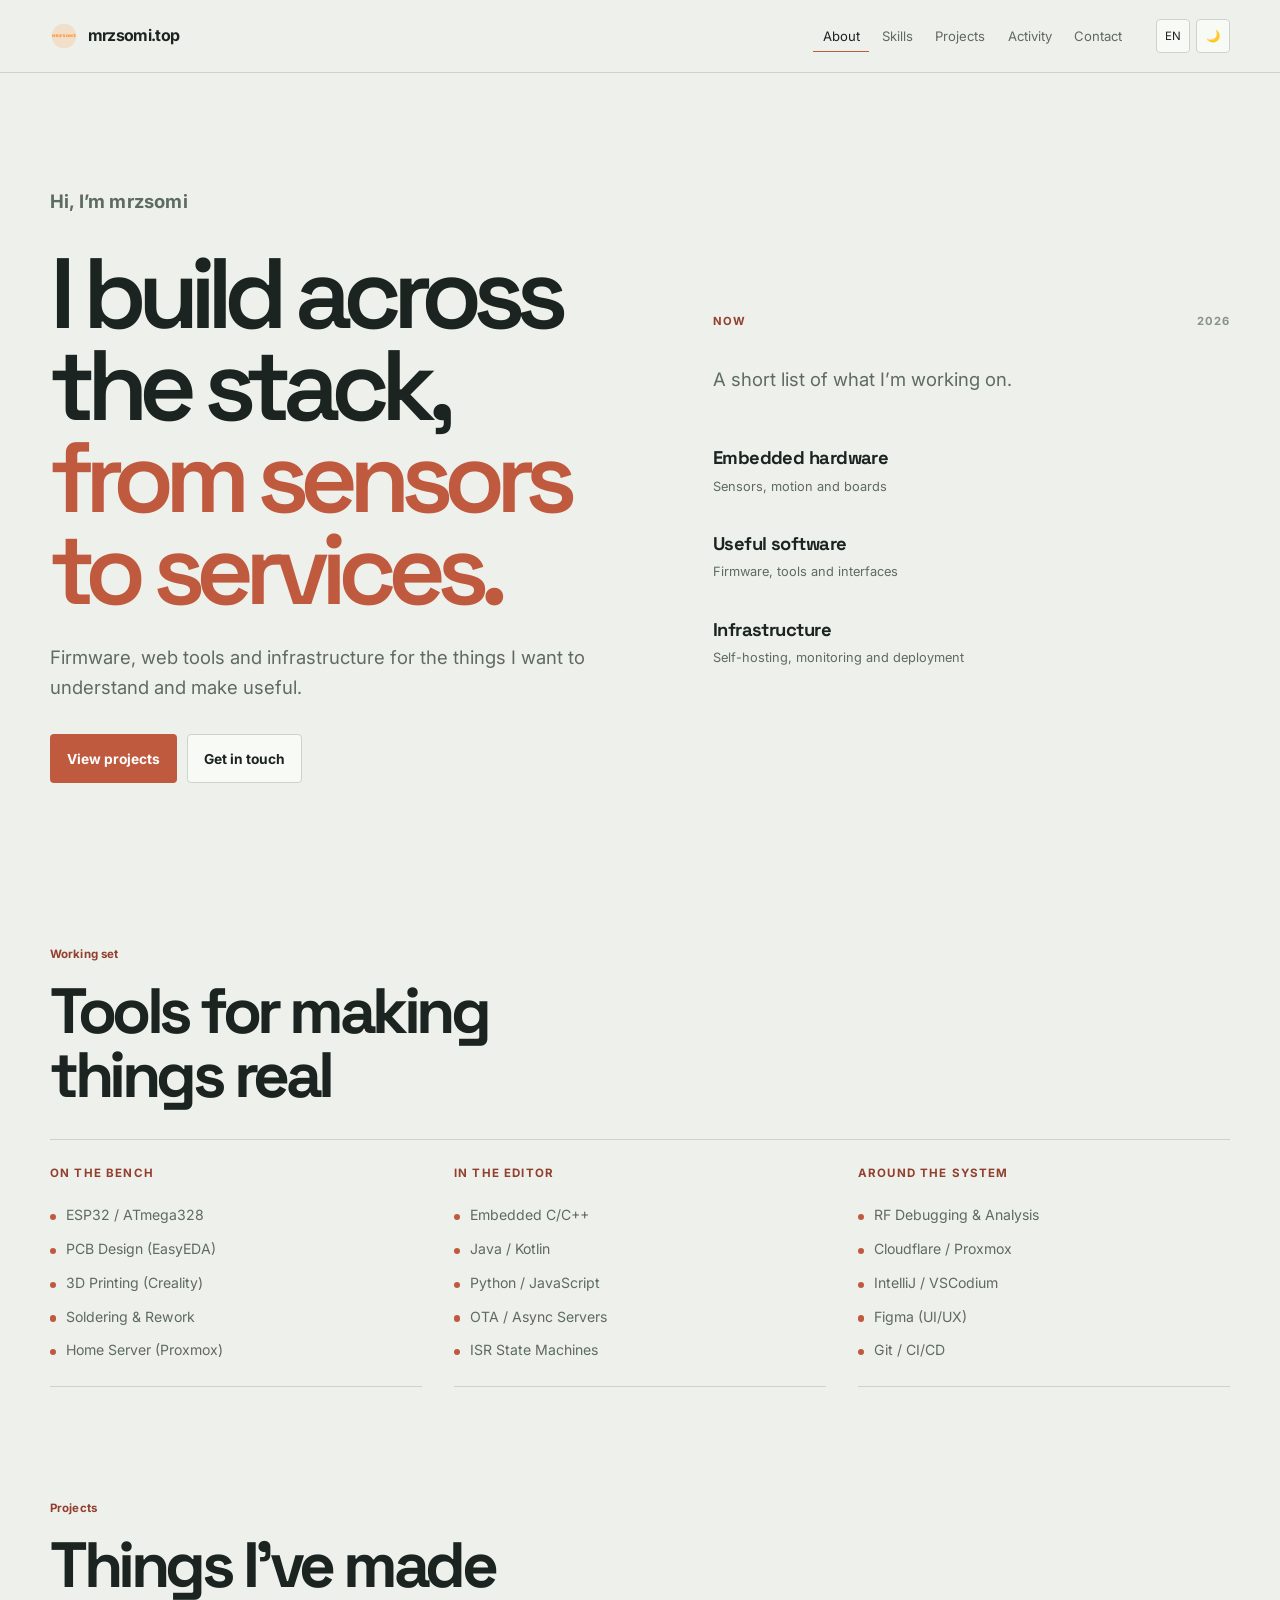
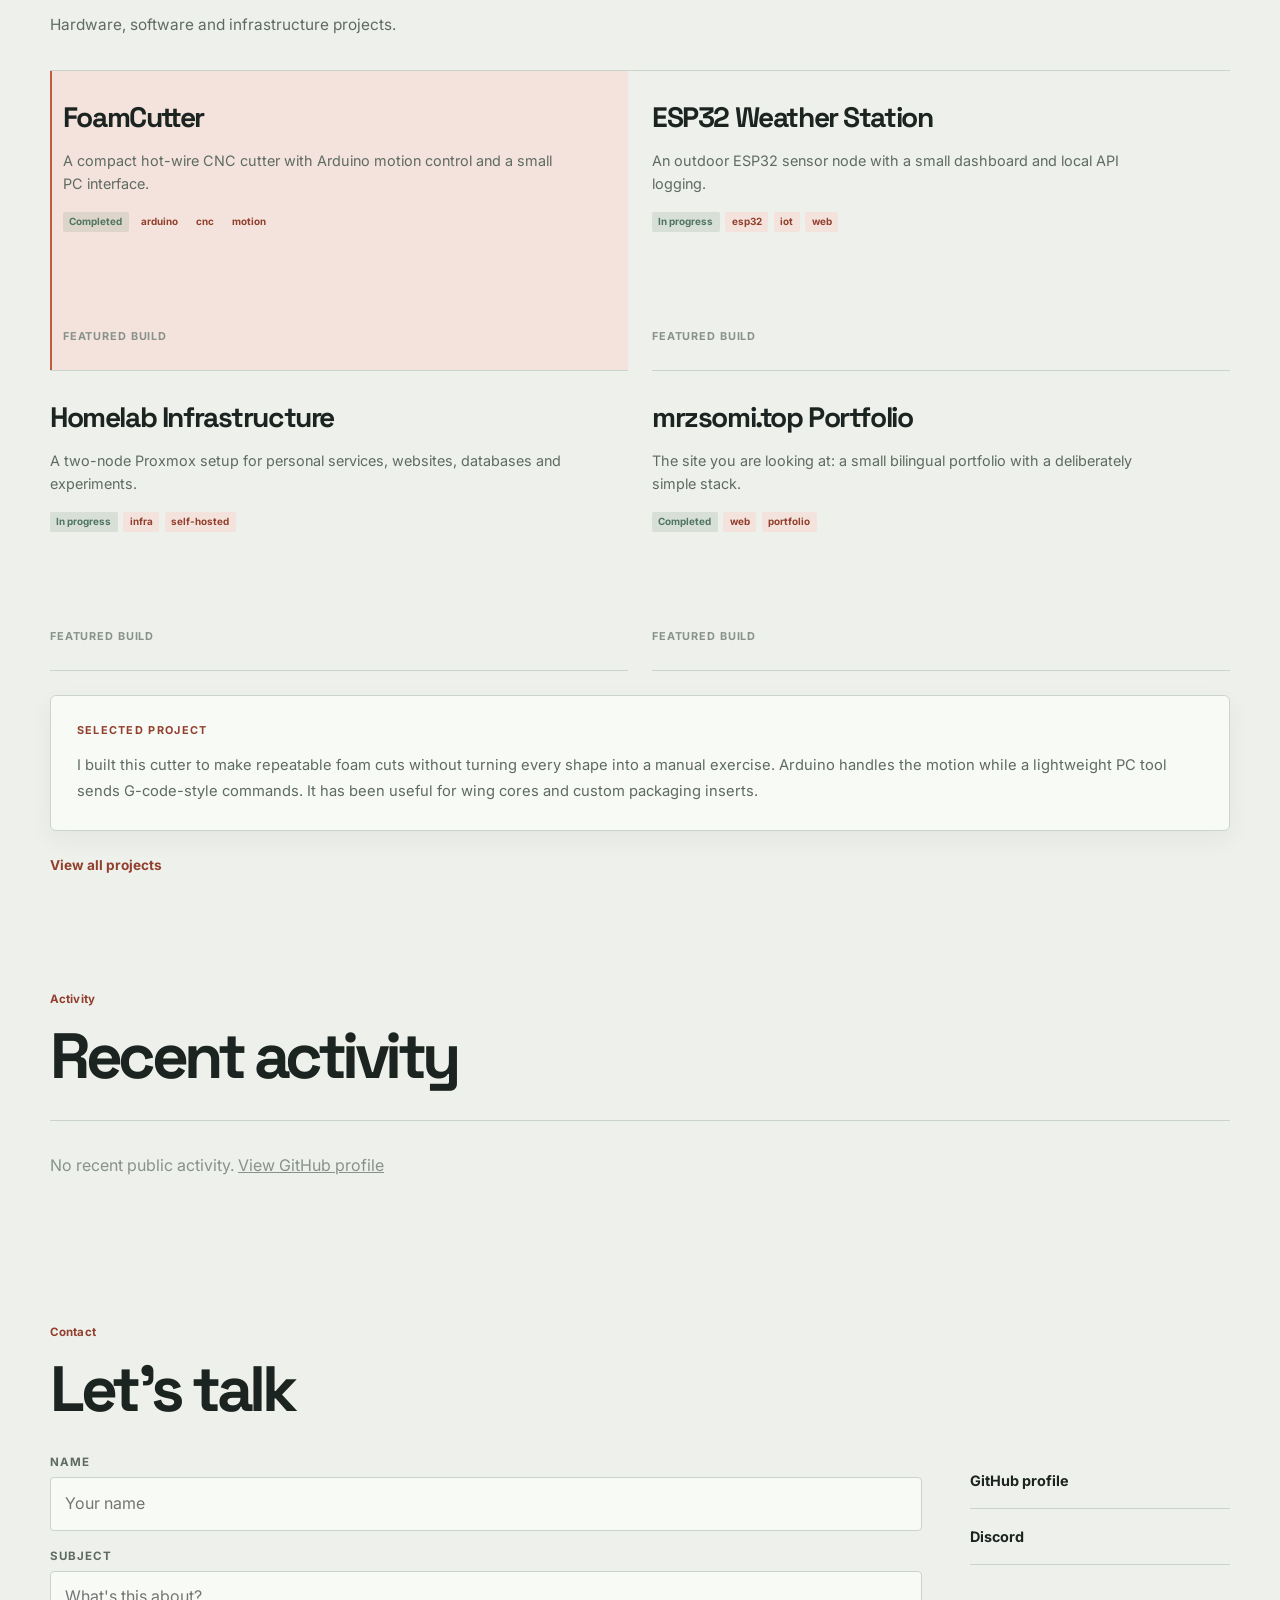
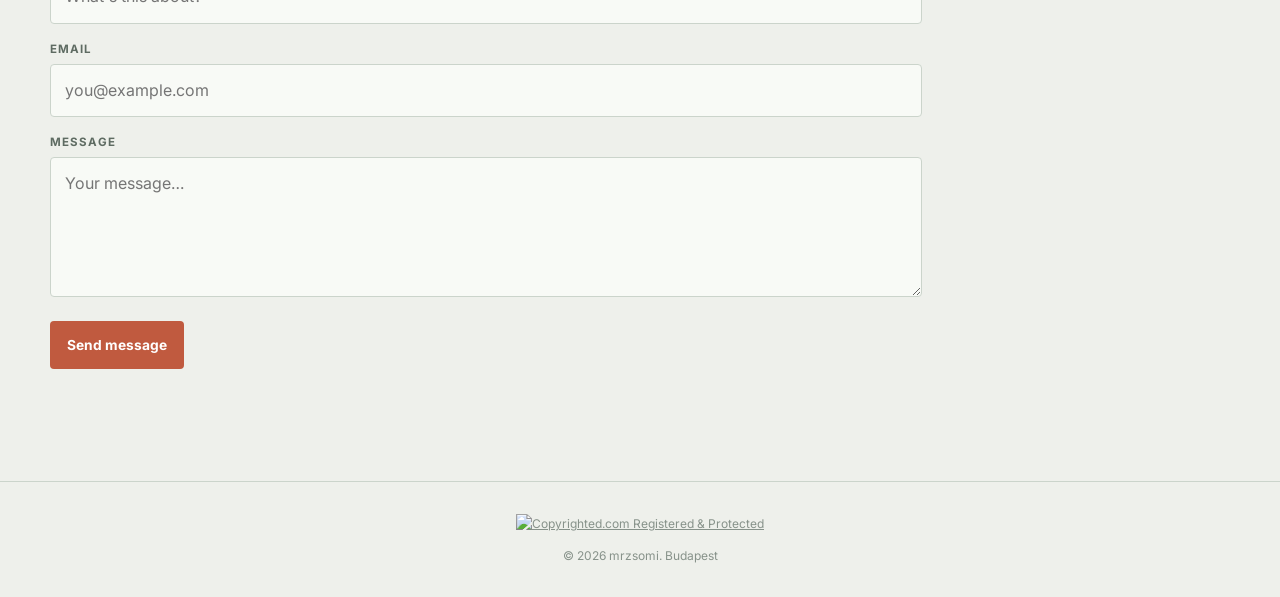
==== commit c73248b6: "Refine portfolio identity and navigation" ====
--- a/index.html
+++ b/index.html
@@ -9,7 +9,7 @@
     <meta name="author" content="mrzsomi" />
     <link rel="canonical" href="https://mrzsomi.top/" />
     <meta name="robots" content="index, follow, max-image-preview:large" />
-    <meta name="theme-color" content="#2f66d0" />
+    <meta name="theme-color" content="#c05a3f" />
     <meta name="copyrighted-site-verification" content="316f1e851e704216" />
 
     <!-- Open Graph / Facebook -->
@@ -59,7 +59,7 @@
         display: flex; align-items: center; gap: 0;
       }
       #preloader.pre-dark .pre-wordmark { color: #f0f0f0; }
-      .pre-wordmark .pre-dot { color: #2f66d0; }
+      .pre-wordmark .pre-dot { color: #c05a3f; }
       .pre-track {
         width: 90px; height: 2px;
         background: #e5e7eb; border-radius: 10px; overflow: hidden;
@@ -67,7 +67,7 @@
       #preloader.pre-dark .pre-track { background: #2a2a2a; }
       .pre-thumb {
         height: 100%; width: 42%;
-        background: #2f66d0;
+        background: #c05a3f;
         border-radius: 10px;
         animation: pre-sweep 1s ease-in-out infinite;
       }
@@ -116,10 +116,8 @@
     <noscript>
       <div class="noscript-warning">
         <div class="noscript-content">
-          <h1>⚠️ JavaScript szükséges</h1>
+          <h1>JavaScript required</h1>
           <p>Ez a weboldal JavaScript-re támaszkodik a teljes funkcionalitáshoz. Kérjük, engedélyezze a JavaScript-et a böngészőjében.</p>
-          <hr />
-          <h1>⚠️ JavaScript Required</h1>
           <p>This website relies on JavaScript for full functionality. Please enable JavaScript in your browser.</p>
         </div>
       </div>
@@ -139,7 +137,6 @@
           <li><a href="#contact" data-i18n-nav="contact">Contact</a></li>
         </ul>
         <div class="nav-actions">
-          <span class="badge"><span class="dot"></span> <span data-i18n="available">Building</span></span>
           <button class="lang-btn" id="lang-toggle" aria-label="Switch language">EN</button>
           <button class="theme-btn" id="theme-toggle" aria-label="Toggle theme">
             <span id="theme-icon">🌙</span>
@@ -252,7 +249,7 @@
              src="https://static.copyrighted.com/badges/125x25/03_1.png" />
       </a>
       <script src="https://static.copyrighted.com/badges/helper.js"></script>
-      <span data-i18n="footer_text">© 2026 mrzsomi. Budapest / online</span>
+      <span data-i18n="footer_text">© 2026 mrzsomi. Budapest</span>
     </footer>
   </body>
 </html>
--- a/assets/css/styles.css
+++ b/assets/css/styles.css
@@ -1,17 +1,17 @@
 :root {
-  --bg: #f5f6f3;
-  --surface: #ffffff;
-  --surface-muted: #ecefea;
-  --text: #15181c;
-  --text-secondary: #5e6670;
-  --text-muted: #8b929a;
-  --border: #d7dce0;
-  --accent: #2f66d0;
-  --accent-strong: #1d4fae;
-  --accent-soft: #e4ecfc;
-  --sage: #427a60;
-  --shadow: 0 18px 50px rgba(21, 24, 28, .08);
-  --shadow-small: 0 8px 24px rgba(21, 24, 28, .05);
+  --bg: #eef0eb;
+  --surface: #f8faf6;
+  --surface-muted: #e1e7df;
+  --text: #1b2420;
+  --text-secondary: #5e6b62;
+  --text-muted: #87928a;
+  --border: #cbd4cb;
+  --accent: #c05a3f;
+  --accent-strong: #923f2d;
+  --accent-soft: #f4e3dc;
+  --sage: #4f765f;
+  --shadow: 0 18px 50px rgba(32, 42, 36, .08);
+  --shadow-small: 0 8px 24px rgba(32, 42, 36, .05);
   --radius: 6px;
   --radius-small: 4px;
   --max-width: 1180px;
@@ -20,17 +20,17 @@
 }
 
 [data-theme='dark'] {
-  --bg: #101214;
-  --surface: #171a1e;
-  --surface-muted: #20252b;
-  --text: #f1f3f5;
-  --text-secondary: #aab2bc;
-  --text-muted: #78818b;
-  --border: #30363e;
-  --accent: #83aaff;
-  --accent-strong: #a9c2ff;
-  --accent-soft: #1b2b4a;
-  --sage: #8fc5a6;
+  --bg: #121815;
+  --surface: #1a211c;
+  --surface-muted: #242d26;
+  --text: #edf2eb;
+  --text-secondary: #b7c1b8;
+  --text-muted: #859289;
+  --border: #354138;
+  --accent: #e07a5f;
+  --accent-strong: #f09a7c;
+  --accent-soft: #3b2521;
+  --sage: #9caf9a;
   --shadow: 0 20px 60px rgba(0, 0, 0, .3);
   --shadow-small: 0 10px 30px rgba(0, 0, 0, .18);
 }
@@ -82,12 +82,10 @@
 .nav-links a { padding: .45rem .6rem; border-bottom: 1px solid transparent; color: var(--text-secondary); font-size: .82rem; text-decoration: none; transition: color .2s ease, border-color .2s ease; }
 .nav-links a:hover, .nav-links a.active { color: var(--text); border-color: var(--accent); }
 .nav-actions { display: flex; align-items: center; gap: .4rem; }
-.badge, .theme-btn, .lang-btn {
+.theme-btn, .lang-btn {
   border: 1px solid var(--border); border-radius: var(--radius-small); background: var(--surface);
   font-size: .72rem; white-space: nowrap;
 }
-.badge { display: flex; align-items: center; gap: .4rem; padding: .3rem .55rem; color: var(--text-secondary); }
-.dot { width: 6px; height: 6px; border-radius: 50%; background: #4aab72; }
 .theme-btn, .lang-btn { min-width: 34px; min-height: 34px; cursor: pointer; }
 .theme-btn:hover, .lang-btn:hover { border-color: var(--accent); color: var(--accent); }
 
@@ -96,7 +94,7 @@
 .section-tag {
   display: flex; align-items: center; gap: .65rem; margin-bottom: 1rem;
   color: var(--accent-strong); font-size: .72rem; font-weight: 700;
-  letter-spacing: .12em; text-transform: uppercase;
+  letter-spacing: .01em;
 }
 .section-title { max-width: 680px; margin-bottom: 2rem; font-family: var(--font-display); font-size: clamp(2.2rem, 5vw, 4rem); line-height: 1; letter-spacing: -.07em; text-wrap: balance; }
 .section-lede { max-width: 560px; margin: -1rem 0 2rem; color: var(--text-secondary); font-size: .96rem; }
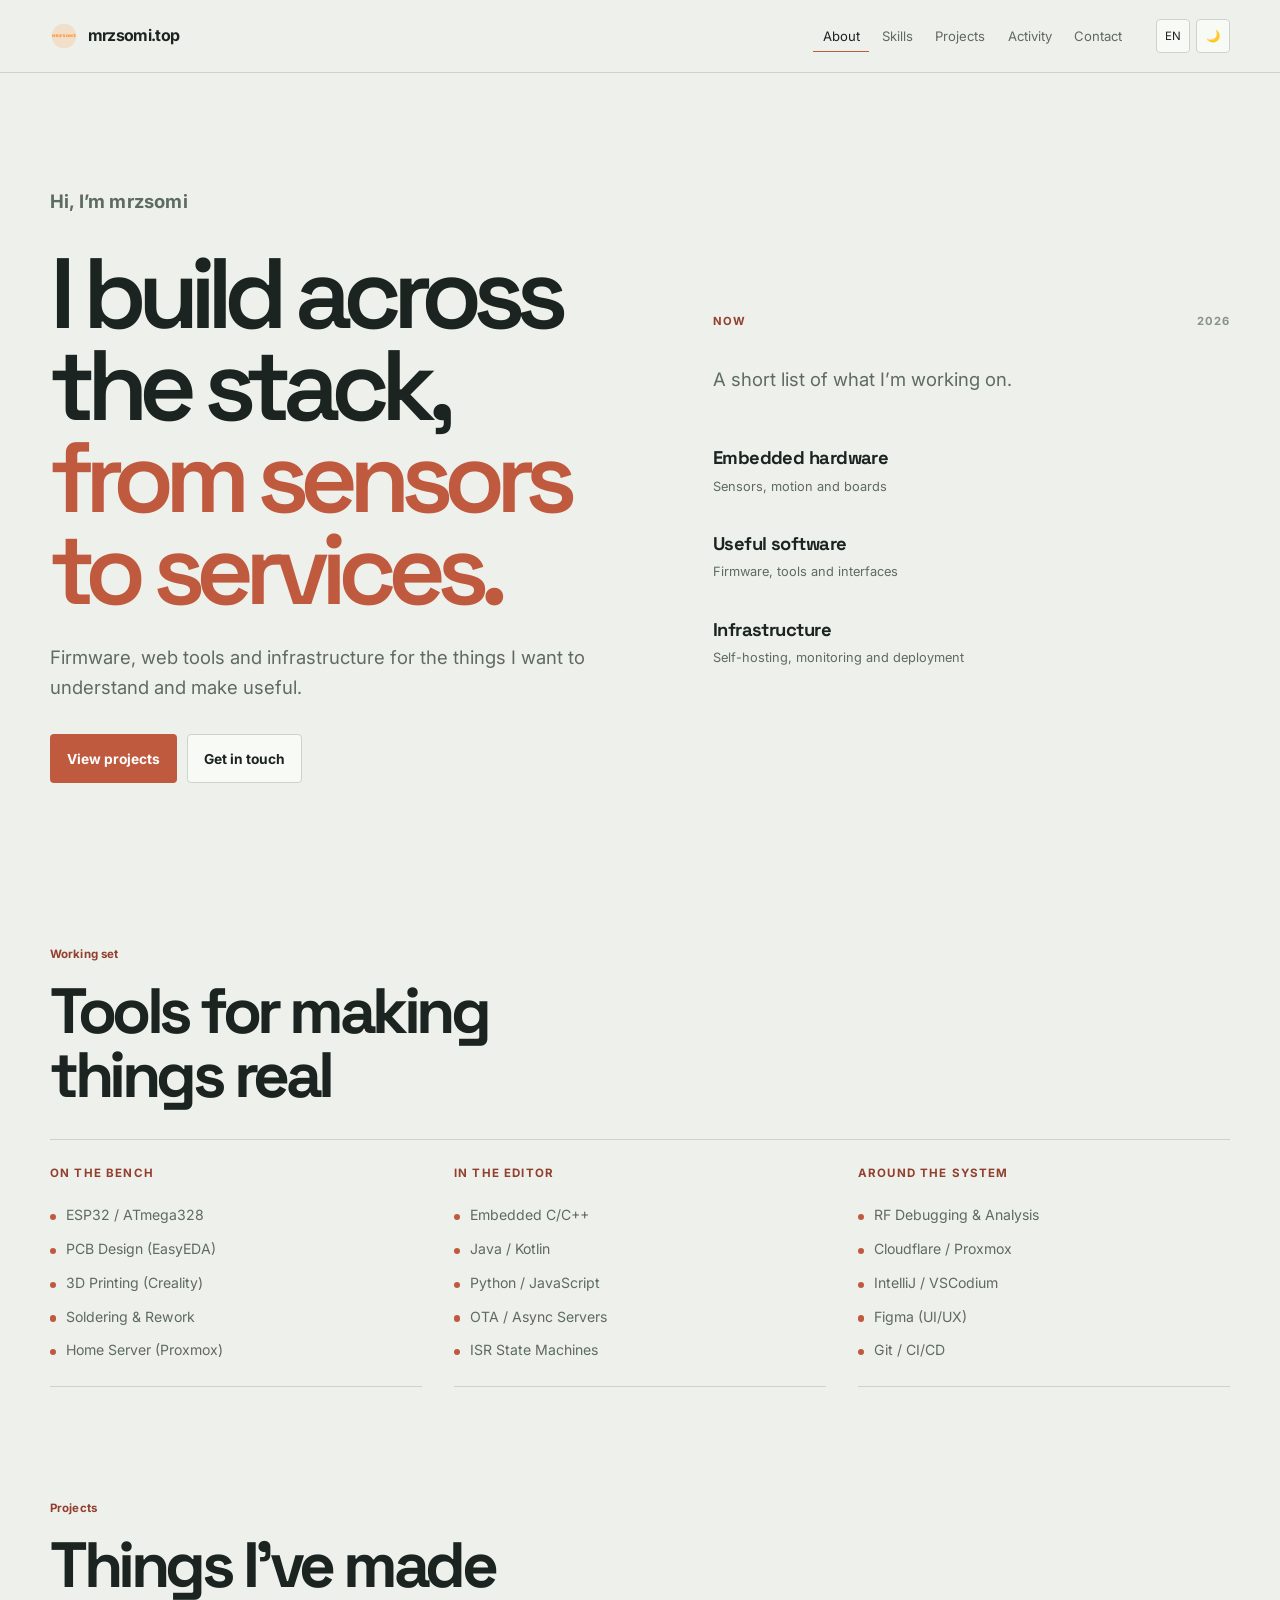
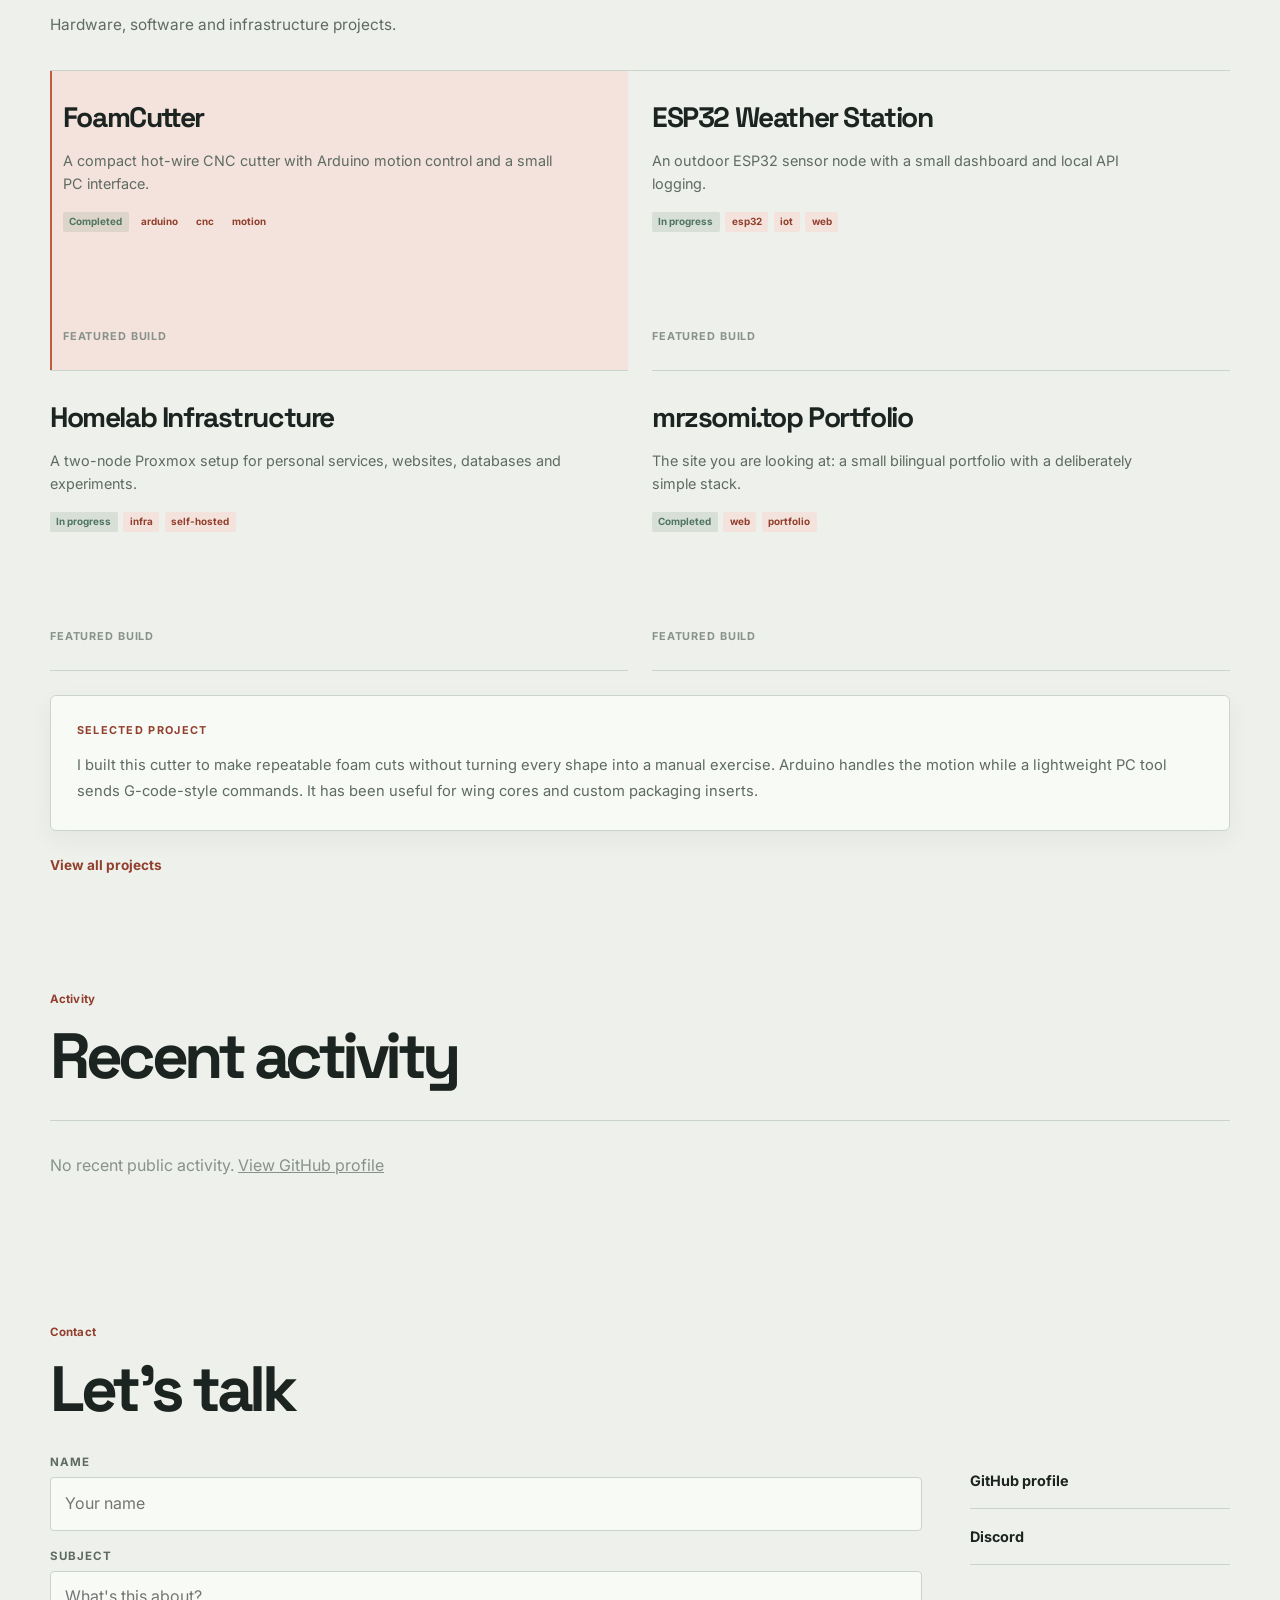
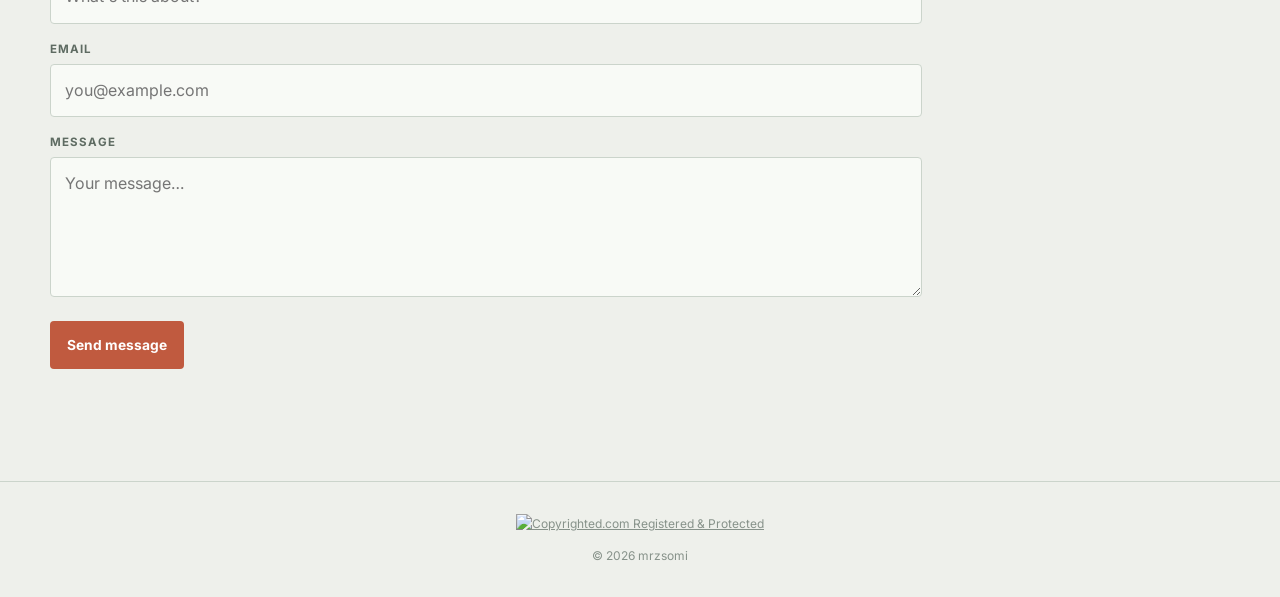
==== commit f8db4bb1: "Remove location from footer" ====
--- a/index.html
+++ b/index.html
@@ -249,7 +249,7 @@
              src="https://static.copyrighted.com/badges/125x25/03_1.png" />
       </a>
       <script src="https://static.copyrighted.com/badges/helper.js"></script>
-      <span data-i18n="footer_text">© 2026 mrzsomi. Budapest</span>
+      <span data-i18n="footer_text">© 2026 mrzsomi</span>
     </footer>
   </body>
 </html>
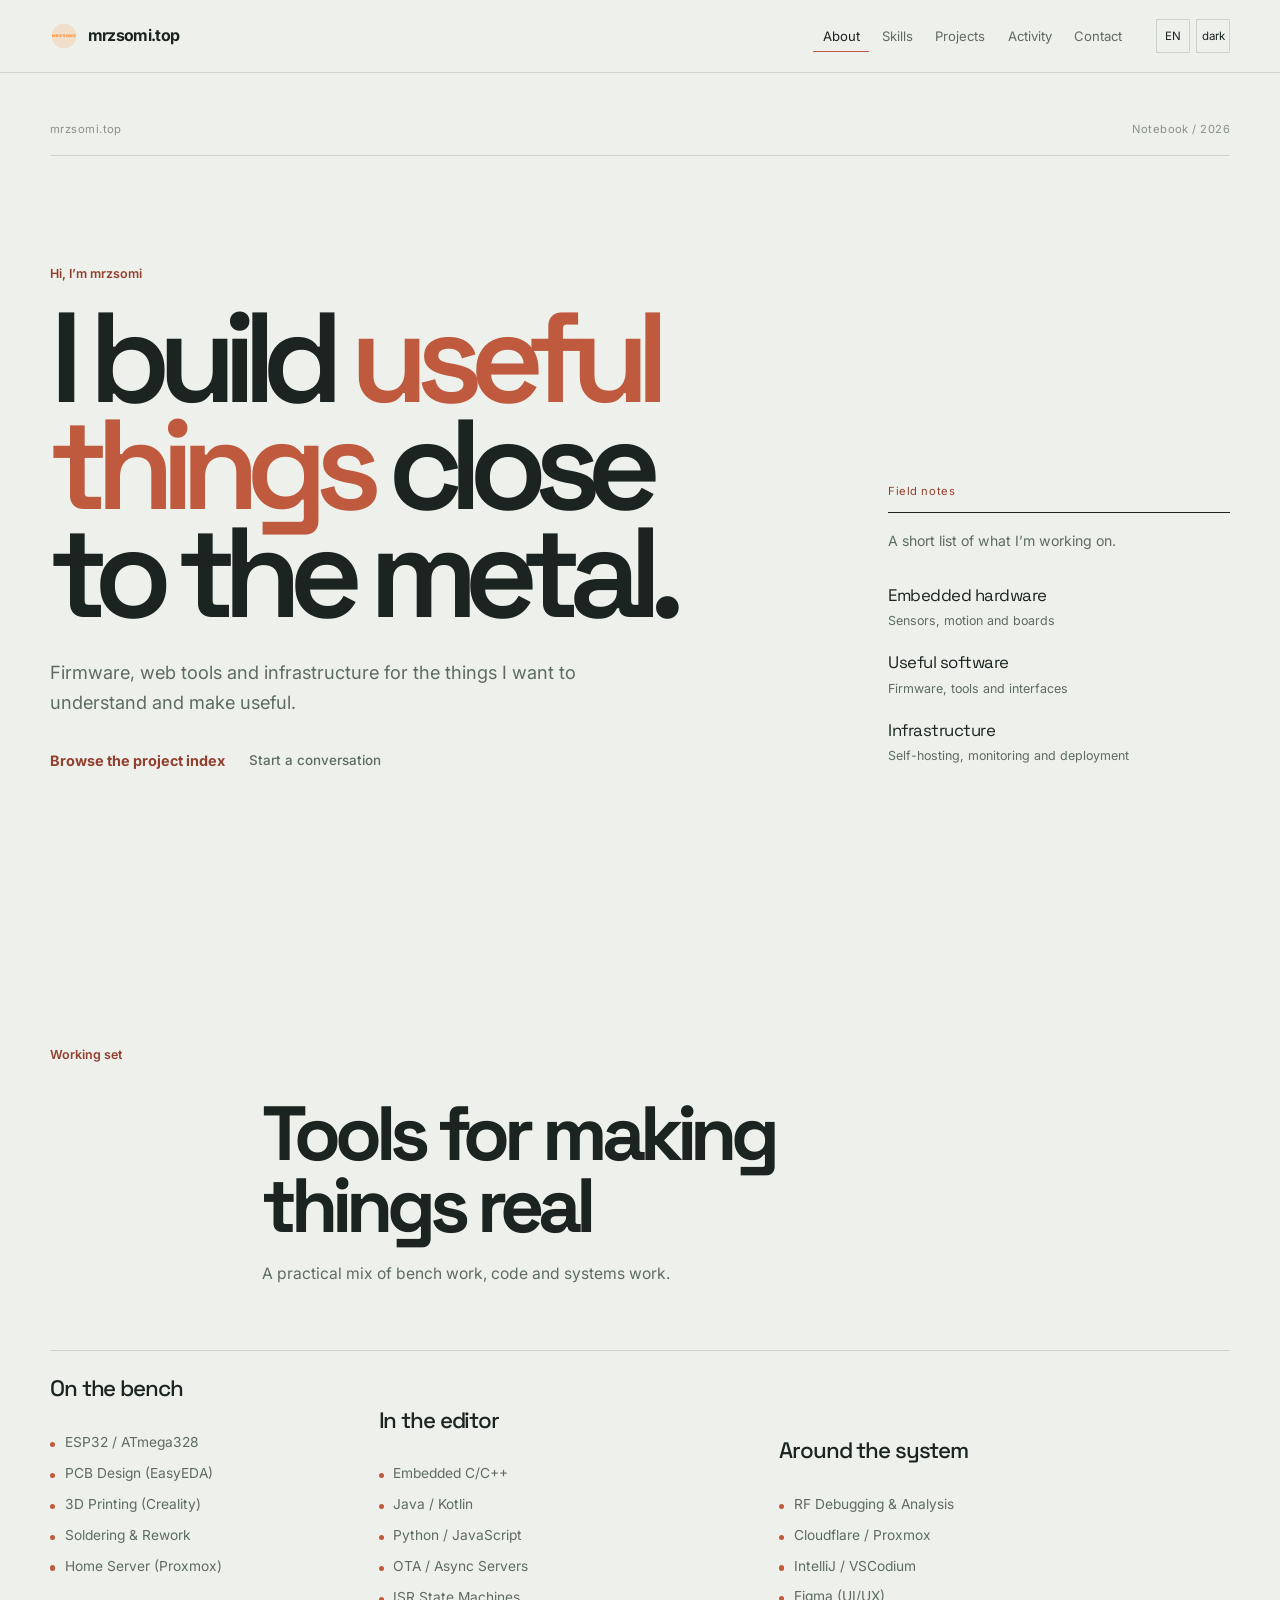
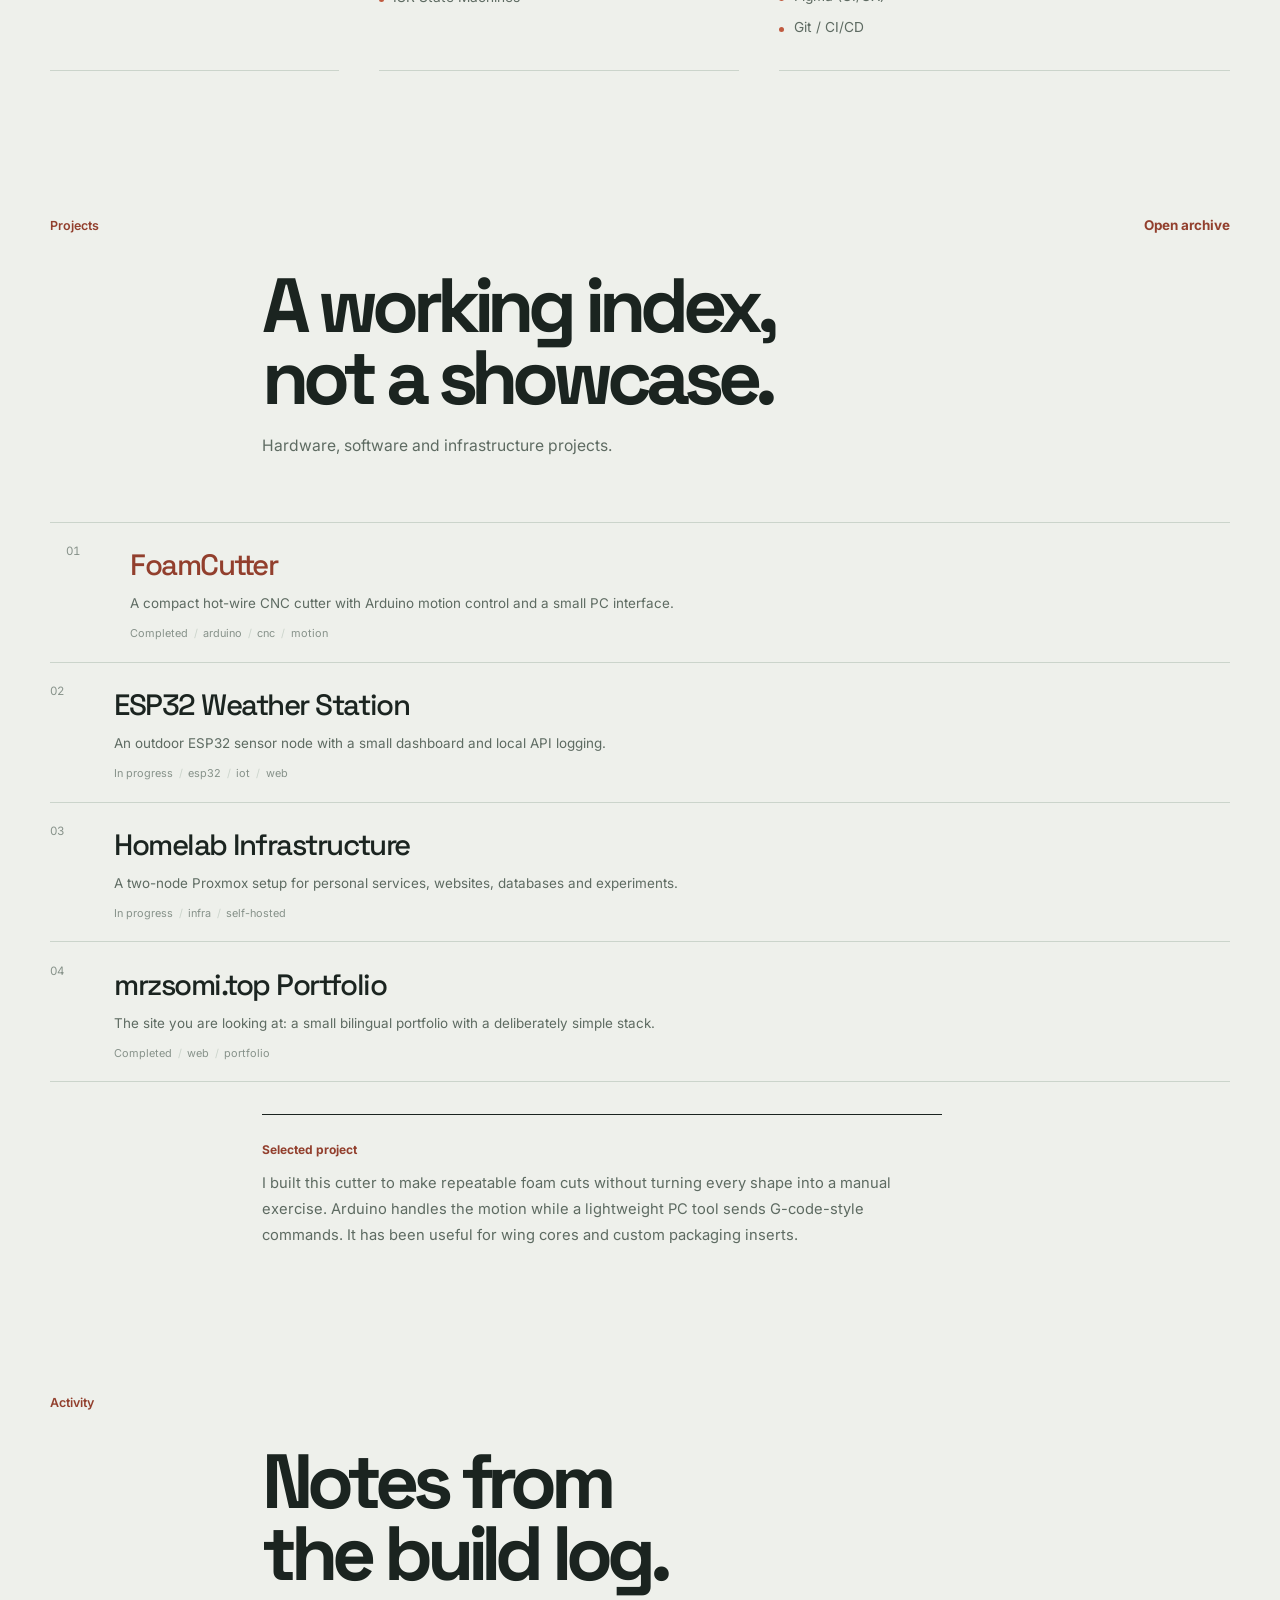
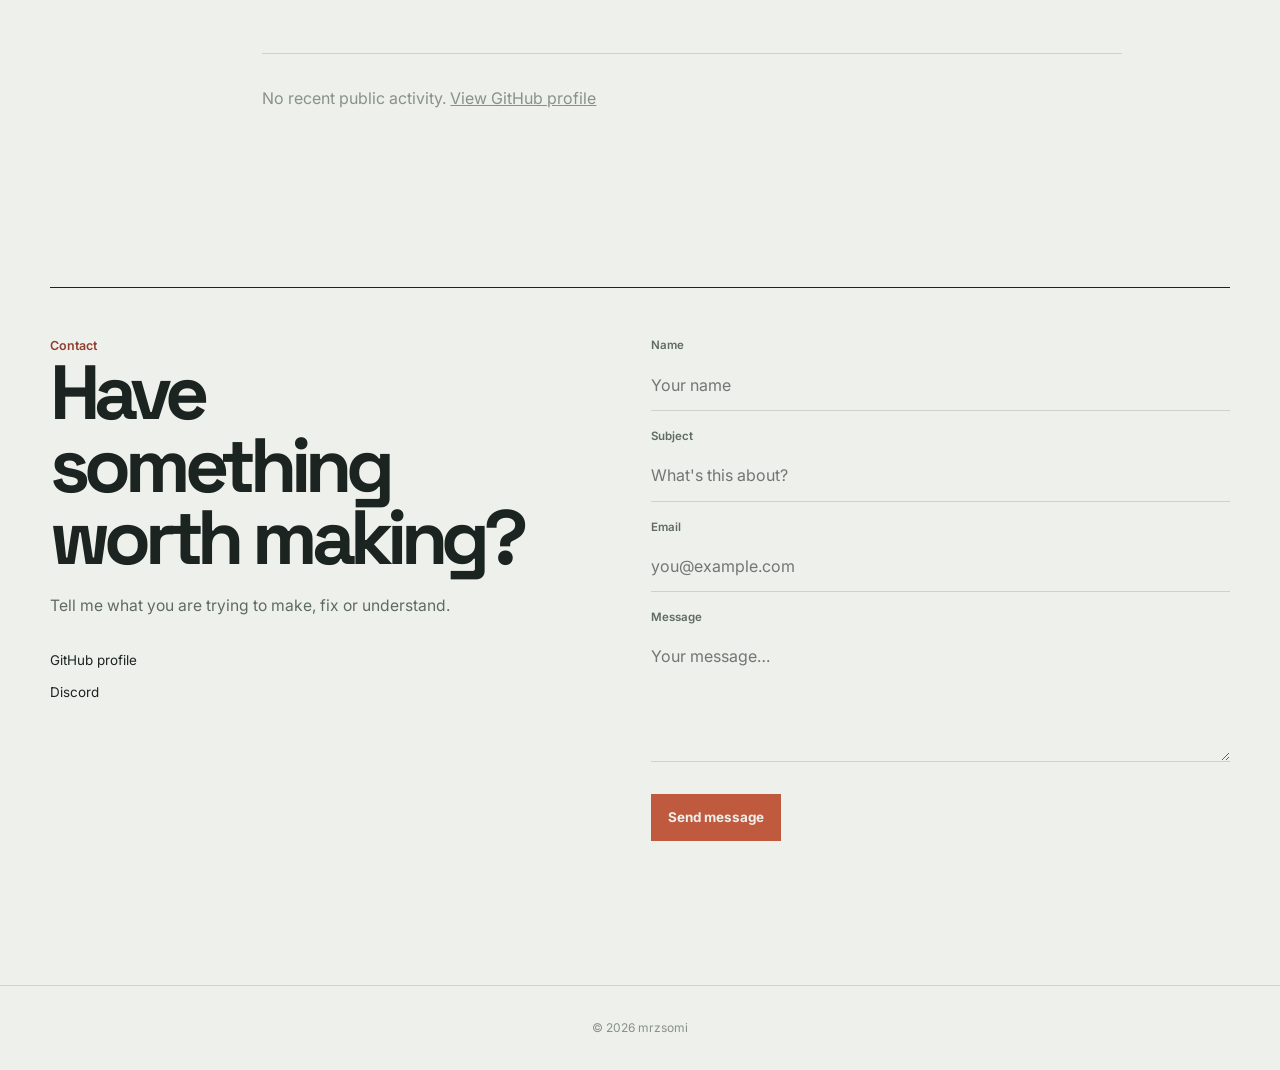
==== commit 47c82443: "Recompose portfolio as developer notebook" ====
--- a/index.html
+++ b/index.html
@@ -41,41 +41,6 @@
     <link rel="preconnect" href="https://fonts.gstatic.com" crossorigin />
     <link href="https://fonts.googleapis.com/css2?family=Inter:opsz,wght@14..32,400;14..32,500;14..32,600;14..32,700&family=Space+Grotesk:wght@500;600&display=swap" rel="stylesheet" />
 
-    <!-- Preloader, kept inline so it renders before any external file loads -->
-    <style>
-      #preloader {
-        position: fixed; inset: 0; z-index: 99999;
-        display: flex; flex-direction: column;
-        align-items: center; justify-content: center; gap: 1.6rem;
-        background: #ffffff;
-        transition: opacity 0.5s ease, visibility 0.5s ease;
-      }
-      #preloader.pre-dark { background: #0a0a0a; }
-      #preloader.pre-out  { opacity: 0; visibility: hidden; pointer-events: none; }
-      .pre-wordmark {
-        font-family: system-ui, -apple-system, sans-serif;
-        font-size: 1.35rem; font-weight: 700;
-        letter-spacing: -0.03em; color: #111827;
-        display: flex; align-items: center; gap: 0;
-      }
-      #preloader.pre-dark .pre-wordmark { color: #f0f0f0; }
-      .pre-wordmark .pre-dot { color: #c05a3f; }
-      .pre-track {
-        width: 90px; height: 2px;
-        background: #e5e7eb; border-radius: 10px; overflow: hidden;
-      }
-      #preloader.pre-dark .pre-track { background: #2a2a2a; }
-      .pre-thumb {
-        height: 100%; width: 42%;
-        background: #c05a3f;
-        border-radius: 10px;
-        animation: pre-sweep 1s ease-in-out infinite;
-      }
-      @keyframes pre-sweep {
-        0%   { transform: translateX(-130%); }
-        100% { transform: translateX(290%); }
-      }
-    </style>
     <!-- Apply saved theme BEFORE any stylesheet to prevent flash -->
     <script>
       (function(){
@@ -139,7 +104,7 @@
         <div class="nav-actions">
           <button class="lang-btn" id="lang-toggle" aria-label="Switch language">EN</button>
           <button class="theme-btn" id="theme-toggle" aria-label="Toggle theme">
-            <span id="theme-icon">🌙</span>
+            <span id="theme-icon">dark</span>
           </button>
         </div>
       </div>
@@ -147,65 +112,85 @@
 
     <main id="main-content" class="container">
       <section id="about" class="hero">
+        <div class="hero-masthead">
+          <span>mrzsomi.top</span>
+          <span>Notebook / 2026</span>
+        </div>
         <div class="hero-grid">
           <div class="hero-content">
             <p class="section-tag" data-i18n="about_tag">Hi, I’m mrzsomi</p>
-            <h1 data-i18n-html="hero_title">I’m into <span class="accent-text">a little bit of everything.</span></h1>
-            <p data-i18n="hero_paragraph">I build things with electronics, code, and whatever I am curious about next.</p>
-
-            <div class="btn-group">
-              <a href="#projects" class="btn btn-primary magnetic" data-i18n="view_projects">View projects</a>
-              <a href="#contact" class="btn btn-outline magnetic" data-i18n="get_in_touch">Get in touch</a>
+            <h1 data-i18n-html="hero_title">I build <span class="accent-text">useful things</span> close to the metal.</h1>
+            <p class="hero-paragraph" data-i18n="hero_paragraph">Firmware, web tools and infrastructure for the things I want to understand and make useful.</p>
+            <div class="hero-links">
+              <a href="#projects" class="text-link" data-i18n="view_projects">Browse the project index</a>
+              <a href="#contact" class="quiet-link" data-i18n="get_in_touch">Start a conversation</a>
             </div>
           </div>
-          <div class="hero-visual">
-            <div class="hero-index">
-              <div class="hero-index-header">
-                <span data-i18n="hero_index_label">Now</span>
-                <span>2026</span>
-              </div>
-              <p class="hero-index-intro" data-i18n="hero_index_intro">A short list of what I’m working on.</p>
-              <ul class="hero-index-list">
-                <li><strong data-i18n="hero_index_hardware">Embedded hardware</strong><small data-i18n="hero_index_hardware_detail">Sensors, motion and boards</small></li>
-                <li><strong data-i18n="hero_index_software">Useful software</strong><small data-i18n="hero_index_software_detail">Firmware, tools and interfaces</small></li>
-                <li><strong data-i18n="hero_index_infra">Infrastructure</strong><small data-i18n="hero_index_infra_detail">Self-hosting, monitoring and deployment</small></li>
-              </ul>
-            </div>
-          </div>
-        </div>
-      </section>
-
-      <section id="skills">
-        <p class="section-tag" data-i18n="skills_tag">Expertise</p>
-        <h2 class="section-title" data-i18n="skills_title">A practical toolkit</h2>
+          <aside class="hero-notes" aria-label="Current work">
+            <div class="hero-notes-heading">
+              <span data-i18n="hero_index_label">Field notes</span>
+            </div>
+            <p data-i18n="hero_index_intro">A short list of what I’m working on.</p>
+            <dl>
+              <div><dt data-i18n="hero_index_hardware">Embedded hardware</dt><dd data-i18n="hero_index_hardware_detail">Sensors, motion and boards</dd></div>
+              <div><dt data-i18n="hero_index_software">Useful software</dt><dd data-i18n="hero_index_software_detail">Firmware, tools and interfaces</dd></div>
+              <div><dt data-i18n="hero_index_infra">Infrastructure</dt><dd data-i18n="hero_index_infra_detail">Self-hosting, monitoring and deployment</dd></div>
+            </dl>
+          </aside>
+        </div>
+      </section>
+
+      <section id="skills" class="tools-section">
+        <div class="section-heading">
+          <p class="section-tag" data-i18n="skills_tag">Working set</p>
+        </div>
+        <div class="section-intro">
+          <h2 class="section-title" data-i18n="skills_title">Tools for making things real</h2>
+          <p class="section-lede" data-i18n="skills_lede">A practical mix of bench work, code and systems work.</p>
+        </div>
         <div class="skills-grid" id="skills-container"></div>
       </section>
 
-      <section id="projects">
-        <p class="section-tag" data-i18n="projects_tag">Portfolio</p>
-        <h2 class="section-title" data-i18n="projects_title">Things I’ve built</h2>
-        <p class="section-lede" data-i18n="projects_lede">A few builds I keep coming back to.</p>
+      <section id="projects" class="projects-section">
+        <div class="section-heading">
+          <p class="section-tag" data-i18n="projects_tag">Projects</p>
+          <a href="projects.html" class="quiet-link" data-i18n="view_all_projects">Open archive</a>
+        </div>
+        <div class="section-intro project-intro">
+          <h2 class="section-title" data-i18n="projects_title">A working index, not a showcase.</h2>
+          <p class="section-lede" data-i18n="projects_lede">Hardware, software and infrastructure projects.</p>
+        </div>
         <div class="projects-wrapper">
-          <div class="featured-project-grid project-list-featured" id="project-list">
+          <div class="project-index project-list-featured" id="project-list">
             <div class="loader">Loading projects…</div>
           </div>
           <div class="project-detail" id="project-detail"></div>
         </div>
-        <a href="projects.html" class="text-link" data-i18n="view_all_projects">View all projects</a>
-      </section>
-
-      <section id="activity">
-        <p class="section-tag" data-i18n="activity_tag">Live</p>
-        <h2 class="section-title" data-i18n="activity_title">What I’ve been working on</h2>
+      </section>
+
+      <section id="activity" class="activity-section">
+        <div class="section-heading">
+          <p class="section-tag" data-i18n="activity_tag">Activity</p>
+        </div>
+        <div class="section-intro">
+          <h2 class="section-title" data-i18n="activity_title">Notes from the build log.</h2>
+        </div>
         <div class="activity-feed" id="activity-feed">
           <div class="loader">Fetching activity…</div>
         </div>
       </section>
 
-      <section id="contact">
-        <p class="section-tag" data-i18n="contact_tag">Let's talk</p>
-        <h2 class="section-title" data-i18n="contact_title">Contact</h2>
-        <div class="contact-grid">
+      <section id="contact" class="contact-section">
+        <div class="contact-layout">
+          <div class="contact-copy">
+            <p class="section-tag" data-i18n="contact_tag">Contact</p>
+            <h2 class="section-title" data-i18n="contact_title">Have something worth making?</h2>
+            <p class="section-lede" data-i18n="contact_paragraph">Tell me what you are trying to make, fix or understand.</p>
+            <div class="social-links">
+              <a href="https://github.com/SajtosZsomle" target="_blank" rel="noopener" class="social-card" data-i18n="social_github">GitHub profile</a>
+              <a href="https://discord.com/users/mrzsomi" target="_blank" rel="noopener" class="social-card" data-i18n="social_discord">Discord</a>
+            </div>
+          </div>
           <form id="contact-form" class="contact-form" action="https://formspree.io/f/xpqevgod" method="POST">
             <div class="form-group">
               <label for="name" data-i18n="form_name">Name</label>
@@ -233,22 +218,11 @@
               <span id="form-status" class="form-status" aria-live="polite"></span>
             </div>
           </form>
-          <div class="social-links">
-            <a href="https://github.com/SajtosZsomle" target="_blank" rel="noopener" class="social-card" data-i18n="social_github">GitHub profile</a>
-            <a href="https://discord.com/users/mrzsomi" target="_blank" rel="noopener" class="social-card" data-i18n="social_discord">Discord</a>
-          </div>
         </div>
       </section>
     </main>
 
     <footer class="footer">
-      <a class="copyrighted-badge" title="Copyrighted.com Registered & Protected" target="_blank"
-         href="https://app.copyrighted.com/website/HvaQmrxPD94tPsp8/">
-        <img alt="Copyrighted.com Registered & Protected" width="125" height="25"
-             srcset="https://static.copyrighted.com/badges/125x25/03_1_2x.png 2x"
-             src="https://static.copyrighted.com/badges/125x25/03_1.png" />
-      </a>
-      <script src="https://static.copyrighted.com/badges/helper.js"></script>
       <span data-i18n="footer_text">© 2026 mrzsomi</span>
     </footer>
   </body>
--- a/assets/css/styles.css
+++ b/assets/css/styles.css
@@ -10,10 +10,6 @@
   --accent-strong: #923f2d;
   --accent-soft: #f4e3dc;
   --sage: #4f765f;
-  --shadow: 0 18px 50px rgba(32, 42, 36, .08);
-  --shadow-small: 0 8px 24px rgba(32, 42, 36, .05);
-  --radius: 6px;
-  --radius-small: 4px;
   --max-width: 1180px;
   --font-sans: 'Inter', sans-serif;
   --font-display: 'Space Grotesk', sans-serif;
@@ -31,8 +27,6 @@
   --accent-strong: #f09a7c;
   --accent-soft: #3b2521;
   --sage: #9caf9a;
-  --shadow: 0 20px 60px rgba(0, 0, 0, .3);
-  --shadow-small: 0 10px 30px rgba(0, 0, 0, .18);
 }
 
 * { box-sizing: border-box; margin: 0; padding: 0; }
@@ -51,7 +45,7 @@
 button, input, textarea { font: inherit; }
 button { color: inherit; }
 button, a { touch-action: manipulation; -webkit-tap-highlight-color: transparent; }
-img, canvas { max-width: 100%; }
+img { max-width: 100%; }
 .container { width: min(var(--max-width), calc(100% - 3rem)); margin: 0 auto; }
 .skip-link {
   position: fixed;
@@ -60,7 +54,6 @@
   z-index: 1000;
   padding: .55rem .75rem;
   border: 1px solid var(--accent);
-  border-radius: var(--radius-small);
   color: #fff;
   background: var(--accent);
   transform: translateY(-180%);
@@ -70,148 +63,222 @@
 
 /* Navigation */
 .nav {
-  position: sticky; top: 0; z-index: 100;
+  position: sticky;
+  top: 0;
+  z-index: 100;
   border-bottom: 1px solid var(--border);
   background: color-mix(in srgb, var(--bg) 94%, transparent);
   backdrop-filter: blur(10px);
 }
 .nav-inner { min-height: 72px; display: flex; align-items: center; gap: 1.5rem; }
 .logo { display: flex; align-items: center; gap: .6rem; color: var(--text); font-weight: 700; text-decoration: none; letter-spacing: -.04em; }
-.logo img { width: 28px; height: 28px; border-radius: 4px; }
+.logo img { width: 28px; height: 28px; }
 .nav-links { display: flex; gap: .2rem; list-style: none; margin-left: auto; }
 .nav-links a { padding: .45rem .6rem; border-bottom: 1px solid transparent; color: var(--text-secondary); font-size: .82rem; text-decoration: none; transition: color .2s ease, border-color .2s ease; }
 .nav-links a:hover, .nav-links a.active { color: var(--text); border-color: var(--accent); }
 .nav-actions { display: flex; align-items: center; gap: .4rem; }
 .theme-btn, .lang-btn {
-  border: 1px solid var(--border); border-radius: var(--radius-small); background: var(--surface);
-  font-size: .72rem; white-space: nowrap;
-}
-.theme-btn, .lang-btn { min-width: 34px; min-height: 34px; cursor: pointer; }
+  min-width: 34px;
+  min-height: 34px;
+  border: 1px solid var(--border);
+  background: transparent;
+  font-size: .72rem;
+  cursor: pointer;
+}
 .theme-btn:hover, .lang-btn:hover { border-color: var(--accent); color: var(--accent); }
 
-/* Shared layout */
-section { padding: 7rem 0 0; scroll-margin-top: 90px; }
-.section-tag {
-  display: flex; align-items: center; gap: .65rem; margin-bottom: 1rem;
-  color: var(--accent-strong); font-size: .72rem; font-weight: 700;
-  letter-spacing: .01em;
-}
-.section-title { max-width: 680px; margin-bottom: 2rem; font-family: var(--font-display); font-size: clamp(2.2rem, 5vw, 4rem); line-height: 1; letter-spacing: -.07em; text-wrap: balance; }
-.section-lede { max-width: 560px; margin: -1rem 0 2rem; color: var(--text-secondary); font-size: .96rem; }
-.text-link { display: inline-flex; gap: .4rem; margin-top: 1.5rem; color: var(--accent-strong); font-size: .85rem; font-weight: 700; text-decoration: none; }
-.text-link:hover { text-decoration: underline; }
+/* Shared editorial structure */
+section { padding: 9rem 0 0; scroll-margin-top: 90px; }
+.section-heading { display: flex; align-items: baseline; justify-content: space-between; gap: 1rem; margin-bottom: 2rem; }
+.section-tag { color: var(--accent-strong); font-size: .78rem; font-weight: 600; }
+.section-intro { max-width: 760px; }
+.section-title {
+  max-width: 760px;
+  margin-bottom: 1.25rem;
+  font-family: var(--font-display);
+  font-size: clamp(2.6rem, 6vw, 5.8rem);
+  line-height: .94;
+  letter-spacing: -.08em;
+  text-wrap: balance;
+}
+.section-lede { max-width: 560px; color: var(--text-secondary); font-size: .98rem; }
+.quiet-link, .text-link {
+  color: var(--accent-strong);
+  font-size: .84rem;
+  font-weight: 700;
+  text-decoration: none;
+}
+.quiet-link:hover, .text-link:hover { text-decoration: underline; text-underline-offset: .25rem; }
 .loader { padding: 2rem 0; color: var(--text-muted); }
 
-/* Hero */
-.hero { min-height: min(760px, calc(100vh - 72px)); display: flex; align-items: center; padding-top: 4rem; }
-.hero-grid { display: grid; grid-template-columns: minmax(0, 1.04fr) minmax(320px, .96fr); align-items: center; gap: clamp(3rem, 8vw, 8rem); }
-.hero-content { position: relative; }
-.hero h1 { max-width: 760px; margin-bottom: 1.7rem; font-family: var(--font-display); font-size: clamp(3.4rem, 7.8vw, 7rem); font-weight: 600; line-height: .92; letter-spacing: -.09em; text-wrap: balance; }
+/* Masthead */
+.hero { min-height: min(840px, calc(100vh - 72px)); padding-top: 3rem; }
+.hero-masthead {
+  display: flex;
+  justify-content: space-between;
+  padding-bottom: 1rem;
+  border-bottom: 1px solid var(--border);
+  color: var(--text-muted);
+  font-size: .7rem;
+  letter-spacing: .04em;
+}
+.hero-grid {
+  display: grid;
+  grid-template-columns: minmax(0, 1.35fr) minmax(280px, .65fr);
+  gap: clamp(3rem, 10vw, 10rem);
+  align-items: end;
+  padding: clamp(5rem, 12vh, 9rem) 0 5rem;
+}
+.hero-content { max-width: 780px; }
+.hero-content .section-tag { margin-bottom: 1.25rem; }
+.hero h1 {
+  max-width: 780px;
+  margin-bottom: 2rem;
+  font-family: var(--font-display);
+  font-size: clamp(4rem, 10vw, 9.5rem);
+  font-weight: 600;
+  line-height: .84;
+  letter-spacing: -.105em;
+  text-wrap: balance;
+}
 .accent-text { color: var(--accent); }
-.hero p { max-width: 570px; margin-bottom: 2rem; color: var(--text-secondary); font-size: clamp(1rem, 1.7vw, 1.16rem); }
-.btn-group { display: flex; flex-wrap: wrap; gap: .65rem; }
-.btn { display: inline-flex; align-items: center; justify-content: center; gap: .45rem; padding: .78rem 1rem; border: 1px solid transparent; border-radius: var(--radius-small); font-size: .86rem; font-weight: 700; text-decoration: none; cursor: pointer; transition: transform .2s ease, border-color .2s ease, background .2s ease, color .2s ease; }
-.btn:hover { transform: translateY(-2px); }
-.btn-primary { color: #fff; background: var(--accent); }
-.btn-primary:hover { background: var(--accent-strong); }
-.btn-outline { border-color: var(--border); background: var(--surface); }
-.btn-outline:hover { border-color: var(--accent); color: var(--accent-strong); }
-
-.hero-visual { position: relative; }
-.hero-index { padding-top: 1rem; }
-.hero-index-header { display: flex; justify-content: space-between; gap: 1rem; padding: .75rem 0; color: var(--text-muted); font-size: .7rem; font-weight: 700; letter-spacing: .1em; text-transform: uppercase; }
-.hero-index-header span:first-child { color: var(--accent-strong); }
-.hero-index-intro { max-width: 28rem; margin: 1.4rem 0 1.6rem; color: var(--text-secondary); font-size: .95rem; }
-.hero-index-list { list-style: none; }
-.hero-index-list li { display: flex; flex-direction: column; gap: .25rem; padding: 1rem 0; }
-.hero-index-list strong { font-family: var(--font-display); font-size: 1.15rem; letter-spacing: -.03em; }
-.hero-index-list small { color: var(--text-secondary); font-size: .8rem; }
-
-/* Skills */
-.skills-grid { display: grid; grid-template-columns: repeat(3, 1fr); gap: 0 2rem; border-top: 1px solid var(--border); }
-.skill-card { min-height: 240px; padding: 1.5rem 0; border-bottom: 1px solid var(--border); }
-.skill-card + .skill-card { padding-left: 0; border-left: 0; }
-.skill-card h3 { margin-bottom: 1.35rem; color: var(--accent-strong); font-size: .72rem; letter-spacing: .1em; text-transform: uppercase; }
-.skill-card ul { display: flex; flex-direction: column; gap: .7rem; list-style: none; }
-.skill-card li { display: flex; align-items: baseline; gap: .65rem; color: var(--text-secondary); font-size: .88rem; }
-.skill-mark { width: .38rem; height: .38rem; flex: 0 0 auto; margin-bottom: .12rem; border-radius: 50%; background: var(--accent); }
-
-/* Projects */
-.filter-bar, .archive-filters { display: flex; flex-wrap: wrap; gap: .4rem; margin-bottom: 1.8rem; }
-.filter-chip { padding: .4rem .65rem; border: 1px solid var(--border); border-radius: var(--radius-small); color: var(--text-secondary); background: transparent; font-size: .76rem; cursor: pointer; transition: border-color .2s ease, color .2s ease, background .2s ease; }
-.filter-chip:hover, .filter-chip.active { border-color: var(--accent); color: var(--accent-strong); background: var(--accent-soft); }
-.projects-wrapper { display: block; }
-.featured-project-grid { display: grid; grid-template-columns: repeat(2, minmax(0, 1fr)); gap: 0 1.5rem; border-top: 1px solid var(--border); }
-.featured-project-card { position: relative; display: flex; min-height: 300px; flex-direction: column; align-items: flex-start; gap: 1rem; overflow: hidden; padding: 1.5rem 0; border-bottom: 1px solid var(--border); background: transparent; transition: color .2s ease, padding .2s ease; }
-.featured-project-card:hover, .featured-project-card.active { padding-left: .8rem; background: var(--accent-soft); }
-.featured-project-card::before { content: ''; position: absolute; left: 0; top: 0; bottom: 0; width: 2px; background: var(--accent); opacity: 0; transition: opacity .2s ease; }
-.featured-project-card:hover::before, .featured-project-card.active::before { opacity: 1; }
-.featured-project-card .project-info { width: 100%; }
-.featured-project-card .project-info h3 { max-width: 85%; margin-bottom: .65rem; font-family: var(--font-display); font-size: clamp(1.35rem, 2.2vw, 1.9rem); letter-spacing: -.05em; }
-.featured-project-card .project-info p { max-width: 32rem; overflow: visible; color: var(--text-secondary); font-size: .9rem; line-height: 1.55; white-space: normal; }
-.featured-project-card .project-meta { margin-top: 1.1rem; }
-.featured-project-card .project-status { margin-top: auto; color: var(--text-muted); font-size: .68rem; font-weight: 700; letter-spacing: .08em; text-transform: uppercase; }
-.featured-project-grid + .project-detail { margin-top: 1.5rem; }
-.detail-kicker { display: block; margin-bottom: .8rem; color: var(--accent-strong); font-size: .68rem; font-weight: 700; letter-spacing: .12em; text-transform: uppercase; }
-.project-item { cursor: pointer; }
-.project-info { min-width: 0; flex: 1; }
-.project-info h3 { margin-bottom: .2rem; font-family: var(--font-display); font-size: 1.05rem; letter-spacing: -.03em; }
-.project-info p { overflow: hidden; color: var(--text-secondary); font-size: .82rem; text-overflow: ellipsis; white-space: nowrap; }
-.project-meta { display: flex; flex-wrap: wrap; gap: .35rem; margin-top: .55rem; }
-.project-meta .tag, .project-meta .status { padding: .12rem .4rem; border-radius: 2px; font-size: .62rem; font-weight: 700; }
-.project-meta .tag { color: var(--accent-strong); background: var(--accent-soft); }
-.project-meta .status { color: var(--sage); background: color-mix(in srgb, var(--sage) 14%, transparent); }
-.project-detail { position: sticky; top: 96px; display: none; padding: 1.6rem; border: 1px solid var(--border); border-radius: var(--radius); background: var(--surface); box-shadow: var(--shadow-small); color: var(--text-secondary); font-size: .92rem; line-height: 1.75; animation: rise .35s ease; }
+.hero-paragraph { max-width: 34rem; margin-bottom: 2rem; color: var(--text-secondary); font-size: clamp(1rem, 1.5vw, 1.14rem); }
+.hero-links { display: flex; flex-wrap: wrap; gap: 1.5rem; align-items: center; }
+.hero-links .text-link { font-size: .9rem; }
+.hero-links .quiet-link { color: var(--text-secondary); font-weight: 500; }
+.hero-notes { align-self: end; padding-bottom: .35rem; }
+.hero-notes-heading { display: flex; justify-content: space-between; padding-bottom: .7rem; border-bottom: 1px solid var(--text); color: var(--text-muted); font-size: .7rem; letter-spacing: .05em; }
+.hero-notes-heading span:first-child { color: var(--accent-strong); }
+.hero-notes > p { margin: 1.1rem 0 1.8rem; color: var(--text-secondary); font-size: .88rem; }
+.hero-notes dl { display: grid; gap: 1.15rem; }
+.hero-notes dl > div { display: grid; gap: .15rem; }
+.hero-notes dt { font-family: var(--font-display); font-size: 1.05rem; letter-spacing: -.03em; }
+.hero-notes dd { color: var(--text-secondary); font-size: .78rem; }
+
+/* Working set */
+.tools-section .section-intro { margin-left: 18%; }
+.skills-grid {
+  display: grid;
+  grid-template-columns: .8fr 1fr 1.25fr;
+  gap: 0 2.5rem;
+  margin-top: 4rem;
+  border-top: 1px solid var(--border);
+}
+.skill-card { min-height: 270px; padding: 1.25rem 0 2rem; border-bottom: 1px solid var(--border); }
+.skill-card:nth-child(2) { padding-top: 3.2rem; }
+.skill-card:nth-child(3) { padding-top: 5.1rem; }
+.skill-card h3 { margin-bottom: 1.5rem; font-family: var(--font-display); font-size: 1.4rem; font-weight: 500; letter-spacing: -.05em; }
+.skill-card ul { display: grid; gap: .55rem; list-style: none; }
+.skill-card li { display: flex; align-items: baseline; gap: .6rem; color: var(--text-secondary); font-size: .86rem; }
+.skill-mark { width: .32rem; height: .32rem; flex: 0 0 auto; margin-bottom: .12rem; border-radius: 50%; background: var(--accent); }
+
+/* Project index */
+.project-intro { margin-left: 18%; margin-bottom: 4rem; }
+.project-index { border-top: 1px solid var(--border); }
+.project-row {
+  position: relative;
+  display: grid;
+  grid-template-columns: 3rem minmax(0, 1fr);
+  gap: 1rem;
+  width: 100%;
+  padding: 1.2rem 0;
+  border: 0;
+  border-bottom: 1px solid var(--border);
+  color: var(--text);
+  background: transparent;
+  text-align: left;
+  cursor: pointer;
+  transition: padding .2s ease, color .2s ease;
+}
+.project-row:hover, .project-row.active { padding-left: 1rem; color: var(--accent-strong); }
+.project-row-index { color: var(--text-muted); font-size: .72rem; font-variant-numeric: tabular-nums; }
+.project-row .project-info { min-width: 0; }
+.project-row .project-info { display: block; }
+.project-title { display: block; margin-bottom: .25rem; font-family: var(--font-display); font-size: clamp(1.25rem, 2.3vw, 2rem); font-weight: 500; letter-spacing: -.05em; }
+.project-description { display: block; max-width: 42rem; color: var(--text-secondary); font-size: .84rem; white-space: normal; }
+.project-meta { display: flex; flex-wrap: wrap; gap: .35rem; margin-top: .65rem; }
+.project-meta .tag, .project-meta .status { color: var(--text-muted); font-size: .68rem; }
+.project-meta .tag + .tag::before, .project-meta .status + .tag::before { content: '/'; margin-right: .35rem; color: var(--border); }
+.project-detail {
+  display: none;
+  max-width: 680px;
+  margin: 2rem 0 0 18%;
+  padding: 1.5rem 0 0;
+  border-top: 1px solid var(--text);
+  color: var(--text-secondary);
+  font-size: .92rem;
+  line-height: 1.75;
+}
 .project-detail.visible { display: block; }
+.detail-kicker { display: block; margin-bottom: .7rem; color: var(--accent-strong); font-size: .75rem; font-weight: 700; }
+.project-links { display: flex; flex-wrap: wrap; gap: 1rem; margin-top: 1.25rem; }
+.project-link, .github-link-btn { color: var(--accent-strong); font-size: .78rem; font-weight: 700; text-decoration: underline; text-underline-offset: .25rem; }
+.project-link:hover, .github-link-btn:hover { color: var(--text); }
+
+/* Archive */
 .archive-page { padding-top: 6rem; }
-.archive-header { max-width: 700px; margin-bottom: 3rem; }
-.archive-title { margin-bottom: 1.3rem; font-family: var(--font-display); font-size: clamp(3.4rem, 8vw, 6.8rem); line-height: .92; letter-spacing: -.08em; text-wrap: balance; }
-.archive-grid { display: grid; grid-template-columns: repeat(3, minmax(0, 1fr)); gap: 0 1.5rem; padding-bottom: 6rem; border-top: 1px solid var(--border); }
-.archive-card { display: flex; min-height: 310px; flex-direction: column; padding: 1.35rem 0; border-bottom: 1px solid var(--border); background: transparent; transition: background .2s ease, padding .2s ease; }
-.archive-card:hover { padding-left: .75rem; background: var(--accent-soft); }
-.archive-card-top { display: flex; justify-content: space-between; gap: .5rem; margin: 1.1rem 0 .7rem; color: var(--text-muted); font-size: .64rem; letter-spacing: .07em; text-transform: uppercase; }
-.archive-card h2 { margin-bottom: .55rem; font-family: var(--font-display); font-size: 1.3rem; letter-spacing: -.04em; }
-.archive-card > p { color: var(--text-secondary); font-size: .86rem; line-height: 1.5; }
-.archive-card details { margin-top: auto; padding-top: 1rem; color: var(--text-secondary); font-size: .8rem; }
-.archive-card summary { color: var(--accent-strong); cursor: pointer; font-weight: 700; }
-.archive-card details p { margin-top: .7rem; }
-.archive-links { display: flex; flex-wrap: wrap; gap: .5rem; margin-top: 1rem; }
-.archive-links a { color: var(--text); font-size: .75rem; font-weight: 700; text-decoration: none; }
+.archive-header { max-width: 860px; margin-bottom: 4rem; }
+.archive-title { max-width: 900px; margin-bottom: 1.25rem; font-family: var(--font-display); font-size: clamp(4rem, 10vw, 8.5rem); line-height: .84; letter-spacing: -.105em; text-wrap: balance; }
+.archive-filters { display: flex; flex-wrap: wrap; gap: 1rem; margin-bottom: 2rem; }
+.filter-chip { padding: 0 0 .35rem; border: 0; border-bottom: 1px solid transparent; color: var(--text-secondary); background: transparent; font-size: .78rem; cursor: pointer; }
+.filter-chip:hover, .filter-chip.active { border-color: var(--accent); color: var(--accent-strong); }
+.archive-grid { border-top: 1px solid var(--border); padding-bottom: 5rem; }
+.archive-row { display: grid; grid-template-columns: 3rem minmax(0, 760px); gap: 1rem; padding: 1.25rem 0 1.5rem; border-bottom: 1px solid var(--border); }
+.archive-row-index { color: var(--text-muted); font-size: .72rem; font-variant-numeric: tabular-nums; }
+.archive-row-main { min-width: 0; }
+.archive-row-meta { display: flex; gap: .75rem; margin-bottom: .65rem; color: var(--text-muted); font-size: .68rem; }
+.archive-row-meta span + span::before { content: '/'; margin-right: .75rem; color: var(--border); }
+.archive-row h2 { margin-bottom: .35rem; font-family: var(--font-display); font-size: clamp(1.35rem, 2.5vw, 2.2rem); font-weight: 500; letter-spacing: -.05em; }
+.archive-row > .archive-row-main > p { max-width: 48rem; color: var(--text-secondary); font-size: .86rem; }
+.archive-row details { margin-top: 1rem; color: var(--text-secondary); font-size: .8rem; }
+.archive-row summary { display: inline-block; color: var(--accent-strong); cursor: pointer; font-weight: 700; }
+.archive-row details p { max-width: 48rem; margin-top: .65rem; }
+.archive-links { display: flex; flex-wrap: wrap; gap: 1rem; margin-top: 1rem; }
+.archive-links a { color: var(--text); font-size: .75rem; font-weight: 700; text-decoration: underline; text-underline-offset: .25rem; }
 .archive-links a:hover { color: var(--accent-strong); }
-@keyframes rise { from { opacity: 0; transform: translateY(10px); } to { opacity: 1; transform: translateY(0); } }
-.project-links { display: flex; flex-wrap: wrap; gap: .55rem; margin-top: 1.5rem; padding-top: 1.3rem; border-top: 1px solid var(--border); }
-.project-link, .github-link-btn { display: inline-flex; align-items: center; gap: .4rem; padding: .5rem .7rem; border: 1px solid var(--platform-color, var(--border)); border-radius: var(--radius-small); color: var(--platform-color, var(--accent)); background: transparent; font-size: .78rem; font-weight: 700; text-decoration: none; transition: transform .2s ease, background .2s ease; }
-.project-link:hover, .github-link-btn:hover { transform: translateY(-2px); background: var(--accent-soft); }
-
-/* Activity and contact */
-.activity-feed { display: grid; grid-template-columns: repeat(2, 1fr); gap: 0 1.5rem; border-top: 1px solid var(--border); }
-.activity-item { display: flex; align-items: center; gap: .8rem; min-width: 0; padding: 1rem 0; border-bottom: 1px solid var(--border); background: transparent; }
-.activity-avatar { width: 34px; height: 34px; flex: 0 0 auto; border: 1px solid var(--accent); border-radius: 50%; }
+
+/* Activity */
+.activity-section .section-intro { margin-left: 18%; }
+.activity-feed {
+  display: grid;
+  grid-template-columns: 1fr;
+  max-width: 860px;
+  margin: 4rem 0 0 18%;
+  border-top: 1px solid var(--border);
+}
+.activity-item { display: grid; grid-template-columns: 3rem 2rem minmax(0, 1fr); gap: 1rem; align-items: center; padding: 1rem 0; border-bottom: 1px solid var(--border); }
+.activity-avatar { width: 28px; height: 28px; border: 1px solid var(--border); border-radius: 50%; }
 .activity-content { min-width: 0; }
-.activity-content p { overflow: hidden; font-size: .82rem; text-overflow: ellipsis; white-space: nowrap; }
+.activity-content p { overflow: hidden; font-size: .84rem; text-overflow: ellipsis; white-space: nowrap; }
 .activity-content small { color: var(--text-muted); font-size: .72rem; }
-.contact-grid { display: grid; grid-template-columns: minmax(0, 1fr) 260px; gap: 3rem; }
-.contact-form { display: flex; flex-direction: column; gap: 1rem; }
-.form-group label { display: block; margin-bottom: .35rem; color: var(--text-secondary); font-size: .72rem; font-weight: 700; letter-spacing: .08em; text-transform: uppercase; }
-.form-group input, .form-group textarea { width: 100%; padding: .8rem .9rem; border: 1px solid var(--border); border-radius: var(--radius-small); color: var(--text); background: var(--surface); transition: border-color .2s ease, box-shadow .2s ease; }
-.form-group textarea { min-height: 140px; resize: vertical; }
+
+/* Contact */
+.contact-layout { display: grid; grid-template-columns: minmax(0, .9fr) minmax(320px, 1.1fr); gap: clamp(3rem, 10vw, 10rem); padding-top: 1rem; border-top: 1px solid var(--text); }
+.contact-copy { padding-top: 2rem; }
+.contact-copy .section-title { max-width: 520px; }
+.contact-copy .section-lede { margin-bottom: 2rem; }
+.social-links { display: grid; gap: .65rem; max-width: 180px; }
+.social-card { color: var(--text); font-size: .84rem; text-decoration: none; }
+.social-card:hover { color: var(--accent-strong); text-decoration: underline; text-underline-offset: .25rem; }
+.contact-form { display: flex; flex-direction: column; gap: 1rem; padding-top: 2rem; }
+.form-group label { display: block; margin-bottom: .35rem; color: var(--text-secondary); font-size: .72rem; font-weight: 600; }
+.form-group input, .form-group textarea { width: 100%; padding: .75rem 0; border: 0; border-bottom: 1px solid var(--border); border-radius: 0; color: var(--text); background: transparent; transition: border-color .2s ease; }
+.form-group textarea { min-height: 130px; resize: vertical; }
 .form-trap { position: absolute; width: 1px; height: 1px; overflow: hidden; clip: rect(0 0 0 0); white-space: nowrap; }
-.form-group input:focus, .form-group textarea:focus { border-color: var(--accent); box-shadow: 0 0 0 3px var(--accent-soft); }
-.form-row { display: flex; align-items: center; gap: 1rem; flex-wrap: wrap; }
-.form-status { min-height: 1.2em; font-size: .85rem; } .form-status.success { color: var(--sage); } .form-status.error { color: var(--accent-strong); }
-.social-links { display: flex; flex-direction: column; gap: 0; }
-.social-card { padding: 1rem 0; border-bottom: 1px solid var(--border); color: var(--text); font-size: .9rem; font-weight: 700; text-decoration: none; transition: color .2s ease, padding .2s ease; }
-.social-card:hover { padding-left: .5rem; color: var(--accent-strong); }
-.footer { display: flex; flex-direction: column; align-items: center; gap: .75rem; margin-top: 7rem; padding: 2rem 1rem; border-top: 1px solid var(--border); color: var(--text-muted); font-size: .75rem; text-align: center; }
+.form-group input:focus, .form-group textarea:focus { border-color: var(--accent); outline: 0; }
+.form-row { display: flex; align-items: center; gap: 1rem; flex-wrap: wrap; margin-top: .5rem; }
+.form-status { min-height: 1.2em; color: var(--text-secondary); font-size: .85rem; }
+.form-status.success { color: var(--sage); }
+.form-status.error { color: var(--accent-strong); }
+.btn { display: inline-flex; align-items: center; justify-content: center; padding: .75rem 1rem; border: 1px solid var(--accent); color: var(--bg); background: var(--accent); font-size: .84rem; font-weight: 700; cursor: pointer; transition: background .2s ease, color .2s ease; }
+.btn:hover { color: var(--accent); background: transparent; }
+
+.footer { display: flex; flex-direction: column; align-items: center; gap: .75rem; margin-top: 9rem; padding: 2rem 1rem; border-top: 1px solid var(--border); color: var(--text-muted); font-size: .75rem; text-align: center; }
 .footer a { display: inline-block; }
-
-button:focus-visible, a:focus-visible, summary:focus-visible, [role='button']:focus-visible {
-  outline: 2px solid var(--accent);
-  outline-offset: 3px;
-}
+button:focus-visible, a:focus-visible, summary:focus-visible, [role='button']:focus-visible { outline: 2px solid var(--accent); outline-offset: 3px; }
 noscript { display: block; }
 .noscript-warning { position: fixed; inset: 0; z-index: 10000; display: grid; place-items: center; padding: 1rem; background: var(--bg); }
-.noscript-content { max-width: 500px; padding: 2rem; border: 1px solid var(--accent); border-radius: var(--radius); background: var(--surface); text-align: center; }
+.noscript-content { max-width: 500px; padding: 2rem; border: 1px solid var(--accent); background: var(--surface); }
 .noscript-content h1 { margin-bottom: .8rem; color: var(--accent); font-family: var(--font-display); }
 .noscript-content p { color: var(--text-secondary); }
 
@@ -219,27 +286,34 @@
   *, *::before, *::after { scroll-behavior: auto !important; animation-duration: .01ms !important; transition-duration: .01ms !important; }
 }
 @media (max-width: 900px) {
-  .hero-grid { grid-template-columns: 1fr; }
-  .hero { min-height: auto; padding-top: 5rem; }
-  .hero-visual { max-width: 620px; }
-  .projects-wrapper { display: block; }
-  .project-detail { position: static; }
-  .archive-grid { grid-template-columns: repeat(2, minmax(0, 1fr)); }
-}
-@media (max-width: 760px) {
+  .hero-grid { grid-template-columns: 1fr; gap: 4rem; }
+  .hero { min-height: auto; }
+  .hero-notes { max-width: 560px; }
+  .tools-section .section-intro, .project-intro, .activity-section .section-intro, .activity-feed, .project-detail { margin-left: 0; }
+  .skills-grid { grid-template-columns: repeat(3, 1fr); gap: 0 1.25rem; }
+  .skill-card:nth-child(2), .skill-card:nth-child(3) { padding-top: 1.25rem; }
+  .contact-layout { gap: 4rem; }
+}
+@media (max-width: 700px) {
   .container { width: min(var(--max-width), calc(100% - 2.2rem)); }
   .nav-inner { flex-wrap: wrap; padding: .65rem 0; }
   .nav-links { order: 3; width: 100%; justify-content: center; margin-left: 0; }
   .nav-links a { padding: .4rem .5rem; font-size: .75rem; }
-  .skills-grid { grid-template-columns: 1fr; }
-  .skill-card, .skill-card + .skill-card { min-height: 0; padding: 1.4rem 0; border-left: 0; }
+  section { padding-top: 6rem; }
+  .hero { padding-top: 2rem; }
+  .hero-grid { padding: 4rem 0 3rem; }
+  .hero h1 { font-size: clamp(3.8rem, 17vw, 6rem); }
+  .skills-grid, .contact-layout { grid-template-columns: 1fr; }
+  .skill-card, .skill-card:nth-child(2), .skill-card:nth-child(3) { min-height: 0; padding: 1.5rem 0; }
   .skill-card + .skill-card { border-top: 1px solid var(--border); }
-  .activity-feed, .contact-grid, .featured-project-grid { grid-template-columns: 1fr; }
-  .archive-page { padding-top: 4rem; }
-  .archive-grid { grid-template-columns: 1fr; }
-  section { padding-top: 5rem; }
+  .project-row { grid-template-columns: 2rem minmax(0, 1fr); }
+  .project-row-index { grid-row: span 2; }
+  .archive-row { grid-template-columns: 2rem minmax(0, 1fr); }
+  .activity-item { grid-template-columns: 2rem 2rem minmax(0, 1fr); }
+  .contact-form { padding-top: 0; }
 }
 @media (max-width: 480px) {
-  .hero h1 { font-size: clamp(3rem, 15vw, 4.2rem); }
-  .btn-group .btn { width: 100%; }
-}
+  .hero-masthead { font-size: .62rem; }
+  .hero-links { display: grid; gap: .8rem; }
+  .hero h1 { font-size: clamp(3.5rem, 18vw, 5rem); }
+}
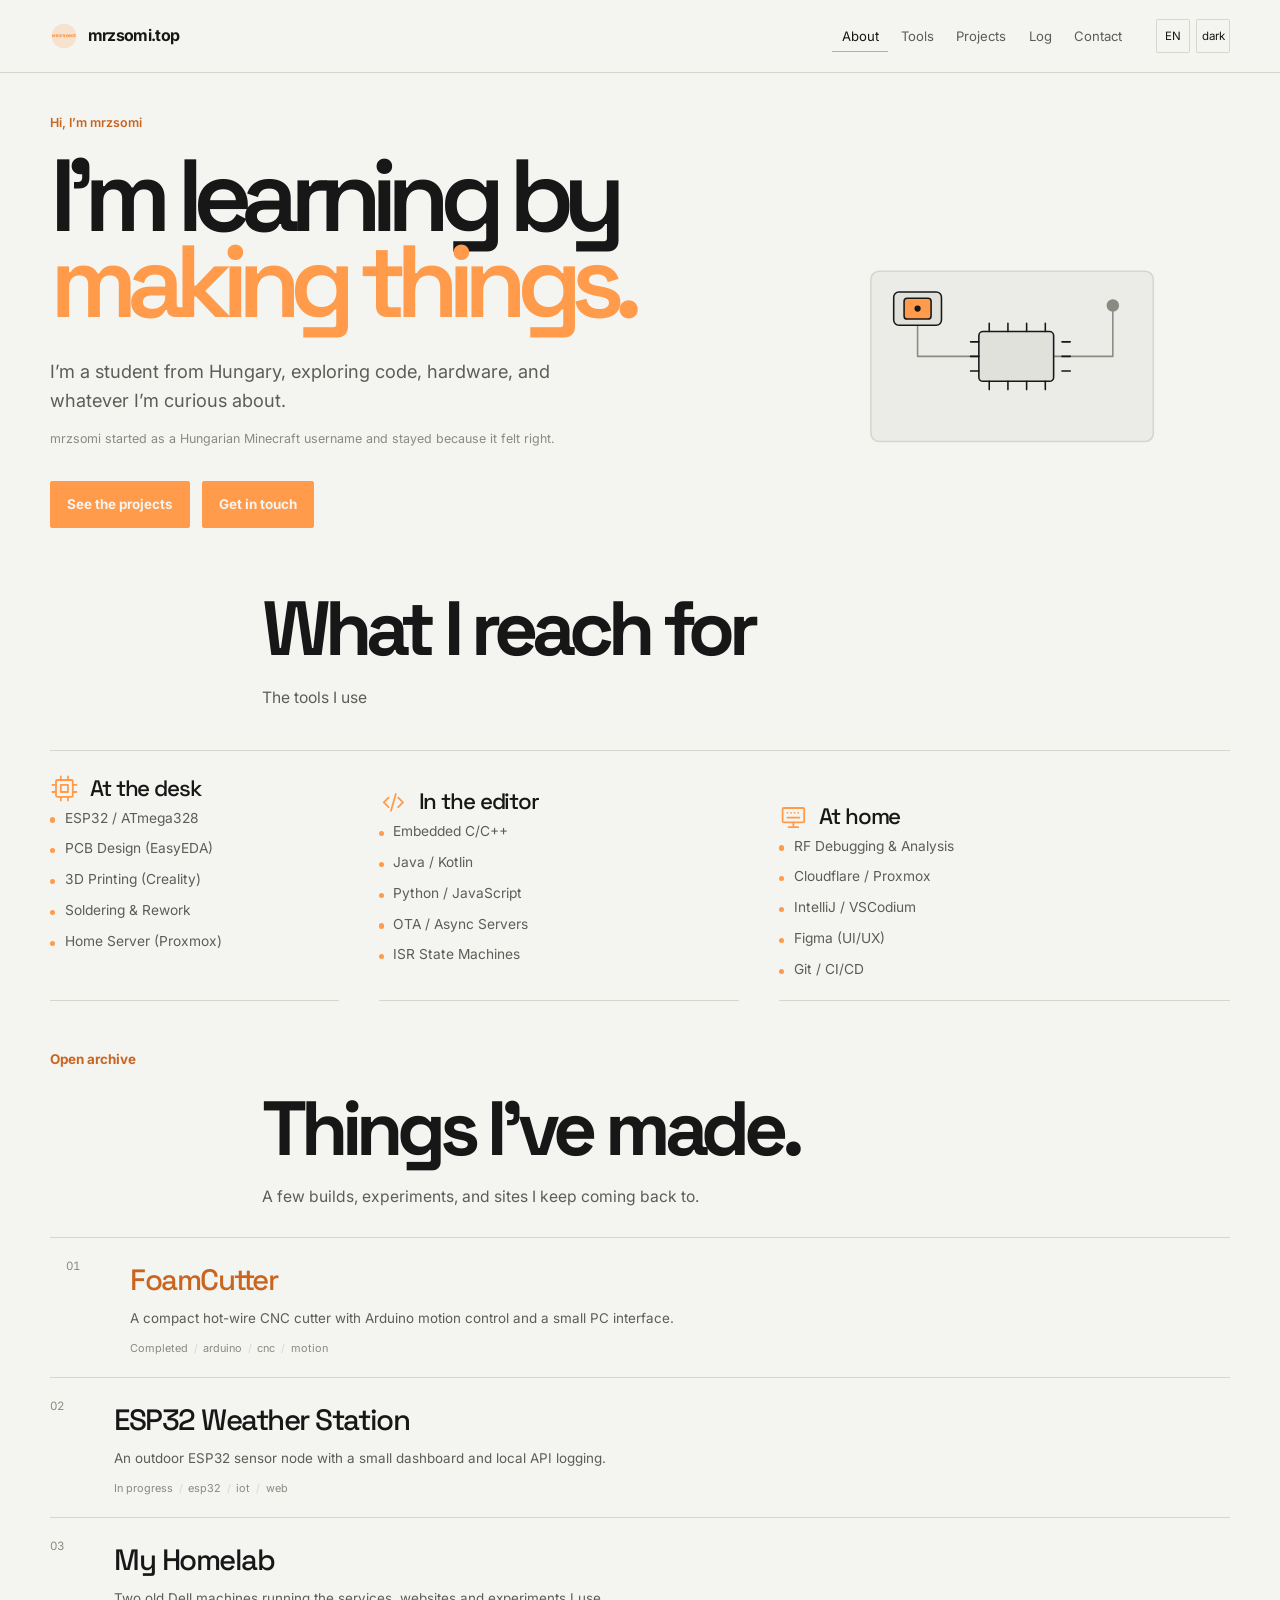
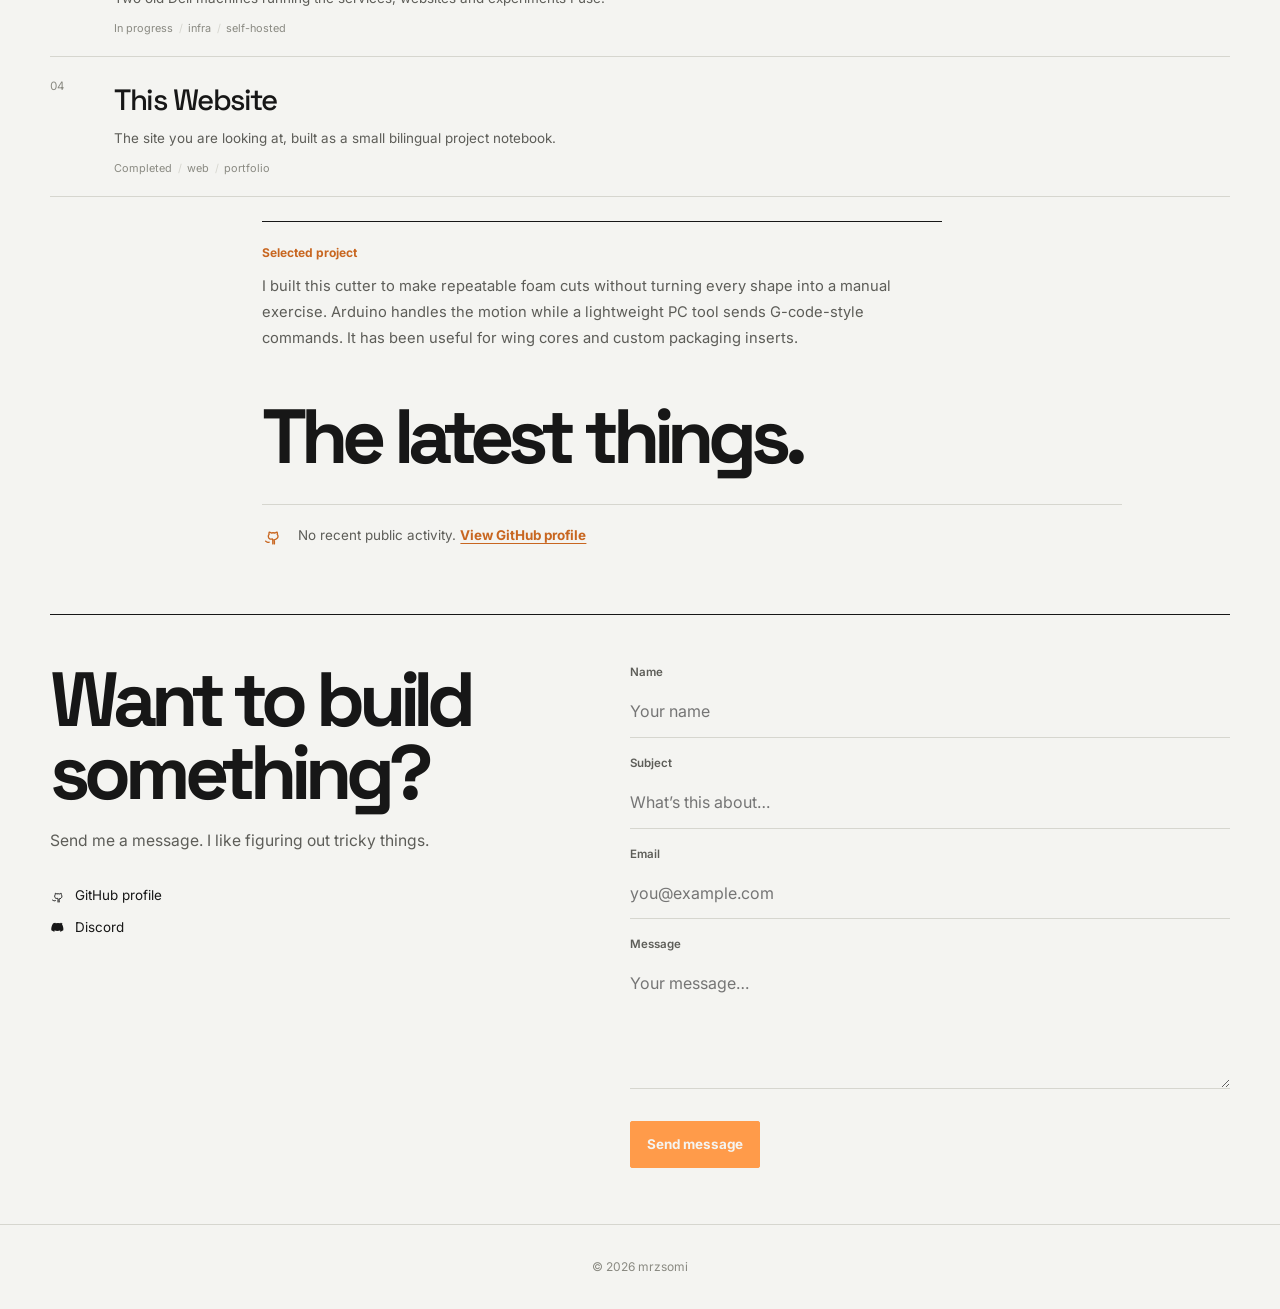
==== commit 2ed73f53: "Polish portfolio interactions and visual system" ====
--- a/index.html
+++ b/index.html
@@ -3,20 +3,20 @@
   <head>
     <meta charset="UTF-8" />
     <meta name="viewport" content="width=device-width, initial-scale=1.0" />
-    <title>mrzsomi | curious by default</title>
-    <meta name="description" content="The bilingual project notebook of mrzsomi: electronics, firmware, web experiments, self-hosted infrastructure and whatever comes next." />
+    <title>mrzsomi | Portfolio</title>
+    <meta name="description" content="The personal portfolio of mrzsomi, a Hungarian student learning by building software, hardware, and small web projects." />
     <meta name="keywords" content="embedded systems, firmware, PCB design, ESP32, STM32, Arduino, RF debugging, homelab, Proxmox, portfolio, Hungary" />
     <meta name="author" content="mrzsomi" />
     <link rel="canonical" href="https://mrzsomi.top/" />
     <meta name="robots" content="index, follow, max-image-preview:large" />
-    <meta name="theme-color" content="#c05a3f" />
+    <meta id="theme-color-meta" name="theme-color" content="#f4f4f1" />
     <meta name="copyrighted-site-verification" content="316f1e851e704216" />
 
     <!-- Open Graph / Facebook -->
     <meta property="og:type" content="website" />
     <meta property="og:url" content="https://mrzsomi.top/" />
-    <meta property="og:title" content="mrzsomi | curious by default" />
-    <meta property="og:description" content="Electronics, firmware, web experiments and other things worth making." />
+    <meta property="og:title" content="mrzsomi | Portfolio" />
+    <meta property="og:description" content="A Hungarian student learning by building software, hardware, and small web projects." />
     <meta property="og:image" content="https://mrzsomi.top/assets/img/og-image.png" />
     <meta property="og:image:alt" content="mrzsomi.top portfolio preview" />
     <meta property="og:image:width" content="1200" />
@@ -29,13 +29,14 @@
     <!-- Twitter -->
     <meta name="twitter:card" content="summary_large_image" />
     <meta name="twitter:url" content="https://mrzsomi.top/" />
-    <meta name="twitter:title" content="mrzsomi | Embedded systems, firmware and practical tools" />
-    <meta name="twitter:description" content="Embedded systems, firmware, electronics prototypes, web tools and self-hosted infrastructure by mrzsomi." />
+    <meta name="twitter:title" content="mrzsomi | Portfolio" />
+    <meta name="twitter:description" content="A Hungarian student learning by building software, hardware, and small web projects." />
     <meta name="twitter:image" content="https://mrzsomi.top/assets/img/og-image.png" />
 
     <link rel="apple-touch-icon" sizes="180x180" href="assets/img/apple-touch-icon.png" />
     <link rel="icon" type="image/png" sizes="32x32" href="assets/img/favicon-32x32.png" />
     <link rel="icon" type="image/png" sizes="16x16" href="assets/img/favicon-16x16.png" />
+    <link rel="icon" href="assets/img/favicon.ico" sizes="any" />
     <link rel="manifest" href="assets/img/site.webmanifest" />
     <link rel="preconnect" href="https://fonts.googleapis.com" />
     <link rel="preconnect" href="https://fonts.gstatic.com" crossorigin />
@@ -53,10 +54,6 @@
 
     <link rel="stylesheet" href="assets/css/styles.css">
     <script defer src="assets/js/script.js"></script>
-
-    <!-- Hreflang for language-aware indexing -->
-    <link rel="alternate" href="https://mrzsomi.top/" hreflang="en" />
-    <link rel="alternate" href="https://mrzsomi.top/hu/" hreflang="hu" />
 
     <!-- Structured data (JSON-LD) -->
     <script type="application/ld+json">
@@ -68,11 +65,7 @@
       "sameAs": [
         "https://github.com/SajtosZsomle"
       ],
-      "jobTitle": "Embedded Systems & Firmware Engineer",
-      "worksFor": {
-        "@type": "Organization",
-        "name": "mrzsomi.top"
-      }
+      "jobTitle": "Student developer and maker"
     }
     </script>
   </head>
@@ -90,20 +83,20 @@
 
     <nav class="nav">
       <div class="container nav-inner">
-        <a href="#" class="logo">
-                  <img src="assets/img/favicon.ico" alt="mrzsomi logo" width="30" height="30" loading="lazy" onerror="this.onerror=null;this.src='assets/img/favicon.png';" />
+        <a href="index.html" class="logo">
+                  <img src="assets/img/favicon.ico" alt="mrzsomi logo" width="30" height="30" onerror="this.onerror=null;this.src='assets/img/favicon.png';" />
           mrzsomi.top
         </a>
         <ul class="nav-links">
-          <li><a href="#about" data-i18n-nav="about">About</a></li>
-          <li><a href="#skills" data-i18n-nav="skills">Skills</a></li>
-          <li><a href="projects.html" data-i18n-nav="projects">Projects</a></li>
-          <li><a href="#activity" data-i18n-nav="activity">Activity</a></li>
-          <li><a href="#contact" data-i18n-nav="contact">Contact</a></li>
+          <li><a href="#about" data-section="about" data-i18n-nav="about">About</a></li>
+          <li><a href="#skills" data-section="skills" data-i18n-nav="skills">Tools</a></li>
+          <li><a href="projects.html" data-section="projects" data-i18n-nav="projects">Projects</a></li>
+          <li><a href="#activity" data-section="activity" data-i18n-nav="activity">Log</a></li>
+          <li><a href="#contact" data-section="contact" data-i18n-nav="contact">Contact</a></li>
         </ul>
         <div class="nav-actions">
-          <button class="lang-btn" id="lang-toggle" aria-label="Switch language">EN</button>
-          <button class="theme-btn" id="theme-toggle" aria-label="Toggle theme">
+          <button class="lang-btn" id="lang-toggle" aria-label="Switch language" data-i18n-aria="aria_language">EN</button>
+          <button class="theme-btn" id="theme-toggle" aria-label="Toggle theme" data-i18n-aria="aria_theme">
             <span id="theme-icon">dark</span>
           </button>
         </div>
@@ -112,53 +105,51 @@
 
     <main id="main-content" class="container">
       <section id="about" class="hero">
-        <div class="hero-masthead">
-          <span>mrzsomi.top</span>
-          <span>Notebook / 2026</span>
-        </div>
         <div class="hero-grid">
           <div class="hero-content">
             <p class="section-tag" data-i18n="about_tag">Hi, I’m mrzsomi</p>
-            <h1 data-i18n-html="hero_title">I build <span class="accent-text">useful things</span> close to the metal.</h1>
-            <p class="hero-paragraph" data-i18n="hero_paragraph">Firmware, web tools and infrastructure for the things I want to understand and make useful.</p>
+            <h1 data-i18n-html="hero_title">I’m learning by <span class="accent-text">making things.</span></h1>
+            <p class="hero-paragraph" data-i18n="hero_paragraph">I’m a student from Hungary, exploring code, hardware, and whatever I’m curious about.</p>
+            <p class="hero-origin" data-i18n="name_origin">mrzsomi started as a Hungarian Minecraft username and stayed because it felt right.</p>
             <div class="hero-links">
-              <a href="#projects" class="text-link" data-i18n="view_projects">Browse the project index</a>
-              <a href="#contact" class="quiet-link" data-i18n="get_in_touch">Start a conversation</a>
+              <a href="#projects" class="btn btn-primary hero-cta" data-i18n="view_projects">Browse the project index</a>
+              <a href="#contact" class="btn btn-secondary hero-cta" data-i18n="get_in_touch">Start a conversation</a>
             </div>
           </div>
-          <aside class="hero-notes" aria-label="Current work">
-            <div class="hero-notes-heading">
-              <span data-i18n="hero_index_label">Field notes</span>
-            </div>
-            <p data-i18n="hero_index_intro">A short list of what I’m working on.</p>
-            <dl>
-              <div><dt data-i18n="hero_index_hardware">Embedded hardware</dt><dd data-i18n="hero_index_hardware_detail">Sensors, motion and boards</dd></div>
-              <div><dt data-i18n="hero_index_software">Useful software</dt><dd data-i18n="hero_index_software_detail">Firmware, tools and interfaces</dd></div>
-              <div><dt data-i18n="hero_index_infra">Infrastructure</dt><dd data-i18n="hero_index_infra_detail">Self-hosting, monitoring and deployment</dd></div>
-            </dl>
-          </aside>
+          <button type="button" class="hero-build" id="build-demo" aria-label="Power the project board" aria-pressed="false" data-i18n-aria="aria_build">
+            <svg class="build-art" viewBox="0 0 420 300" role="img" aria-labelledby="build-art-title">
+              <title id="build-art-title">Interactive project board</title>
+              <rect class="build-board" x="74" y="58" width="272" height="164" rx="8" />
+              <path class="build-trace" d="M119 104v36h59M250 140h57V91" />
+              <g class="build-switch">
+                <rect class="build-switch-base" x="96" y="78" width="46" height="32" rx="5" />
+                <rect class="build-switch-cap" x="106" y="84" width="26" height="20" rx="3" />
+                <circle cx="119" cy="94" r="3" />
+              </g>
+              <rect class="build-chip" x="178" y="116" width="72" height="48" rx="4" />
+              <path class="build-chip-lines" d="M188 108v8m18-8v8m18-8v8m18-8v8m-54 48v8m18-8v8m18-8v8m18-8v8M170 126h8m-8 14h8m-8 14h8m80-28h8m-8 14h8m-8 14h8" />
+              <circle class="build-led" cx="307" cy="91" r="6" />
+              <path class="build-pulse" d="M119 104v36h59h72h57V91" />
+            </svg>
+          </button>
         </div>
       </section>
 
       <section id="skills" class="tools-section">
-        <div class="section-heading">
-          <p class="section-tag" data-i18n="skills_tag">Working set</p>
-        </div>
         <div class="section-intro">
-          <h2 class="section-title" data-i18n="skills_title">Tools for making things real</h2>
-          <p class="section-lede" data-i18n="skills_lede">A practical mix of bench work, code and systems work.</p>
+          <h2 class="section-title" data-i18n="skills_title">What I reach for</h2>
+          <p class="section-lede" data-i18n="skills_lede">The tools I use</p>
         </div>
         <div class="skills-grid" id="skills-container"></div>
       </section>
 
       <section id="projects" class="projects-section">
         <div class="section-heading">
-          <p class="section-tag" data-i18n="projects_tag">Projects</p>
           <a href="projects.html" class="quiet-link" data-i18n="view_all_projects">Open archive</a>
         </div>
         <div class="section-intro project-intro">
-          <h2 class="section-title" data-i18n="projects_title">A working index, not a showcase.</h2>
-          <p class="section-lede" data-i18n="projects_lede">Hardware, software and infrastructure projects.</p>
+          <h2 class="section-title" data-i18n="projects_title">Things I’ve made.</h2>
+          <p class="section-lede" data-i18n="projects_lede">A few builds, experiments, and sites I keep coming back to.</p>
         </div>
         <div class="projects-wrapper">
           <div class="project-index project-list-featured" id="project-list">
@@ -169,11 +160,8 @@
       </section>
 
       <section id="activity" class="activity-section">
-        <div class="section-heading">
-          <p class="section-tag" data-i18n="activity_tag">Activity</p>
-        </div>
         <div class="section-intro">
-          <h2 class="section-title" data-i18n="activity_title">Notes from the build log.</h2>
+          <h2 class="section-title" data-i18n="activity_title">The latest things.</h2>
         </div>
         <div class="activity-feed" id="activity-feed">
           <div class="loader">Fetching activity…</div>
@@ -183,12 +171,17 @@
       <section id="contact" class="contact-section">
         <div class="contact-layout">
           <div class="contact-copy">
-            <p class="section-tag" data-i18n="contact_tag">Contact</p>
-            <h2 class="section-title" data-i18n="contact_title">Have something worth making?</h2>
-            <p class="section-lede" data-i18n="contact_paragraph">Tell me what you are trying to make, fix or understand.</p>
+            <h2 class="section-title" data-i18n="contact_title">Want to build something?</h2>
+            <p class="section-lede" data-i18n="contact_paragraph">Send me a message. I like figuring out tricky things.</p>
             <div class="social-links">
-              <a href="https://github.com/SajtosZsomle" target="_blank" rel="noopener" class="social-card" data-i18n="social_github">GitHub profile</a>
-              <a href="https://discord.com/users/mrzsomi" target="_blank" rel="noopener" class="social-card" data-i18n="social_discord">Discord</a>
+              <a href="https://github.com/SajtosZsomle" target="_blank" rel="noopener" class="social-card">
+                <svg viewBox="0 0 24 24" aria-hidden="true"><path d="M8 19c-3 1-3-1-4-1m8 3v-3.5c0-1 .1-1.4-.5-2C9.5 16 7 15.5 7 12.5c0-.9.3-1.7.9-2.3-.1-.2-.4-1.1.1-2.2 0 0 .7-.2 2.3.9a8 8 0 0 1 4.2 0c1.6-1.1 2.3-.9 2.3-.9.5 1.1.2 2 .1 2.2.6.6.9 1.4.9 2.3 0 3-2.5 3.5-4.5 4 .6.5.5 1.3.5 2V21"/></svg>
+                <span data-i18n="social_github">GitHub profile</span>
+              </a>
+              <a href="https://discord.com/users/mrzsomi" target="_blank" rel="noopener" class="social-card">
+                <svg viewBox="0 0 24 24" aria-hidden="true"><path d="M19.5 5.2A16 16 0 0 0 16 4l-.4.8a14.5 14.5 0 0 0-7.2 0L8 4a16 16 0 0 0-3.5 1.2C2.3 8.6 1.7 12 2 15.4a15.8 15.8 0 0 0 4.3 2.2l1-1.4a9.5 9.5 0 0 1-1.5-.7l.4-.3a11 11 0 0 0 9.6 0l.4.3a9.5 9.5 0 0 1-1.5.7l1 1.4a15.8 15.8 0 0 0 4.3-2.2c.3-3.4-.3-6.8-2.5-10.2Z"/><circle cx="8.5" cy="12" r="1"/><circle cx="15.5" cy="12" r="1"/></svg>
+                <span data-i18n="social_discord">Discord</span>
+              </a>
             </div>
           </div>
           <form id="contact-form" class="contact-form" action="https://formspree.io/f/xpqevgod" method="POST">
@@ -198,7 +191,7 @@
             </div>
             <div class="form-group">
               <label for="subject" data-i18n="form_subject">Subject</label>
-              <input type="text" id="subject" name="subject" autocomplete="off" placeholder="What's this about?" data-i18n-placeholder="form_subject_placeholder" required />
+              <input type="text" id="subject" name="subject" autocomplete="off" placeholder="What’s this about…" data-i18n-placeholder="form_subject_placeholder" required />
             </div>
             <div class="form-group">
               <label for="email" data-i18n="form_email">Email</label>
--- a/assets/css/styles.css
+++ b/assets/css/styles.css
@@ -1,32 +1,32 @@
 :root {
-  --bg: #eef0eb;
-  --surface: #f8faf6;
-  --surface-muted: #e1e7df;
-  --text: #1b2420;
-  --text-secondary: #5e6b62;
-  --text-muted: #87928a;
-  --border: #cbd4cb;
-  --accent: #c05a3f;
-  --accent-strong: #923f2d;
-  --accent-soft: #f4e3dc;
-  --sage: #4f765f;
+  --bg: #f4f4f1;
+  --surface: #ebebe7;
+  --surface-muted: #e1e1dc;
+  --text: #171717;
+  --text-secondary: #5d5d58;
+  --text-muted: #8a8a82;
+  --border: #d6d6cf;
+  --accent: #ff9b4a;
+  --accent-strong: #c86620;
+  --accent-soft: #f7dfca;
+  --sage: #6f6f68;
   --max-width: 1180px;
   --font-sans: 'Inter', sans-serif;
   --font-display: 'Space Grotesk', sans-serif;
 }
 
 [data-theme='dark'] {
-  --bg: #121815;
-  --surface: #1a211c;
-  --surface-muted: #242d26;
-  --text: #edf2eb;
-  --text-secondary: #b7c1b8;
-  --text-muted: #859289;
-  --border: #354138;
-  --accent: #e07a5f;
-  --accent-strong: #f09a7c;
-  --accent-soft: #3b2521;
-  --sage: #9caf9a;
+  --bg: #0c0c0c;
+  --surface: #151515;
+  --surface-muted: #1d1d1d;
+  --text: #f3f3ef;
+  --text-secondary: #b4b4aa;
+  --text-muted: #85857c;
+  --border: #30302d;
+  --accent: #ff9b4a;
+  --accent-strong: #ffbd7a;
+  --accent-soft: #3a2415;
+  --sage: #b4b4aa;
 }
 
 * { box-sizing: border-box; margin: 0; padding: 0; }
@@ -41,6 +41,7 @@
   -webkit-font-smoothing: antialiased;
   transition: background .3s ease, color .3s ease;
 }
+::selection { color: var(--text); background: var(--accent-soft); }
 a { color: inherit; }
 button, input, textarea { font: inherit; }
 button { color: inherit; }
@@ -84,12 +85,13 @@
   background: transparent;
   font-size: .72rem;
   cursor: pointer;
+  border-radius: 2px;
 }
 .theme-btn:hover, .lang-btn:hover { border-color: var(--accent); color: var(--accent); }
 
 /* Shared editorial structure */
-section { padding: 9rem 0 0; scroll-margin-top: 90px; }
-.section-heading { display: flex; align-items: baseline; justify-content: space-between; gap: 1rem; margin-bottom: 2rem; }
+section { padding: 3rem 0 0; scroll-margin-top: 72px; }
+.section-heading { display: flex; align-items: baseline; justify-content: space-between; gap: 1rem; margin-bottom: 1.35rem; }
 .section-tag { color: var(--accent-strong); font-size: .78rem; font-weight: 600; }
 .section-intro { max-width: 760px; }
 .section-title {
@@ -111,23 +113,14 @@
 .quiet-link:hover, .text-link:hover { text-decoration: underline; text-underline-offset: .25rem; }
 .loader { padding: 2rem 0; color: var(--text-muted); }
 
-/* Masthead */
-.hero { min-height: min(840px, calc(100vh - 72px)); padding-top: 3rem; }
-.hero-masthead {
-  display: flex;
-  justify-content: space-between;
-  padding-bottom: 1rem;
-  border-bottom: 1px solid var(--border);
-  color: var(--text-muted);
-  font-size: .7rem;
-  letter-spacing: .04em;
-}
+/* Hero */
+.hero { padding-top: 0; }
 .hero-grid {
   display: grid;
-  grid-template-columns: minmax(0, 1.35fr) minmax(280px, .65fr);
-  gap: clamp(3rem, 10vw, 10rem);
+  grid-template-columns: minmax(0, 1.35fr) minmax(320px, .9fr);
+  gap: clamp(3rem, 7vw, 6rem);
   align-items: end;
-  padding: clamp(5rem, 12vh, 9rem) 0 5rem;
+  padding: 2.5rem 0 1rem;
 }
 .hero-content { max-width: 780px; }
 .hero-content .section-tag { margin-bottom: 1.25rem; }
@@ -135,7 +128,7 @@
   max-width: 780px;
   margin-bottom: 2rem;
   font-family: var(--font-display);
-  font-size: clamp(4rem, 10vw, 9.5rem);
+  font-size: clamp(3.8rem, 8vw, 8rem);
   font-weight: 600;
   line-height: .84;
   letter-spacing: -.105em;
@@ -143,17 +136,46 @@
 }
 .accent-text { color: var(--accent); }
 .hero-paragraph { max-width: 34rem; margin-bottom: 2rem; color: var(--text-secondary); font-size: clamp(1rem, 1.5vw, 1.14rem); }
-.hero-links { display: flex; flex-wrap: wrap; gap: 1.5rem; align-items: center; }
-.hero-links .text-link { font-size: .9rem; }
-.hero-links .quiet-link { color: var(--text-secondary); font-weight: 500; }
-.hero-notes { align-self: end; padding-bottom: .35rem; }
-.hero-notes-heading { display: flex; justify-content: space-between; padding-bottom: .7rem; border-bottom: 1px solid var(--text); color: var(--text-muted); font-size: .7rem; letter-spacing: .05em; }
-.hero-notes-heading span:first-child { color: var(--accent-strong); }
-.hero-notes > p { margin: 1.1rem 0 1.8rem; color: var(--text-secondary); font-size: .88rem; }
-.hero-notes dl { display: grid; gap: 1.15rem; }
-.hero-notes dl > div { display: grid; gap: .15rem; }
-.hero-notes dt { font-family: var(--font-display); font-size: 1.05rem; letter-spacing: -.03em; }
-.hero-notes dd { color: var(--text-secondary); font-size: .78rem; }
+.hero-origin { max-width: 34rem; margin: -1.15rem 0 2rem; color: var(--text-muted); font-size: .78rem; }
+.hero-links { display: flex; flex-wrap: wrap; gap: .75rem; align-items: center; }
+.hero-links .btn { min-height: 44px; }
+.btn-secondary { border-color: var(--border); color: var(--text); background: transparent; }
+.btn-secondary:hover { border-color: var(--accent); color: var(--accent); background: transparent; }
+.hero-build {
+  align-self: end;
+  justify-self: end;
+  width: min(100%, 460px);
+  padding: 0 0 .35rem;
+  border: 0;
+  color: inherit;
+  background: transparent;
+  cursor: pointer;
+  text-align: left;
+}
+.build-art { display: block; width: 100%; height: auto; overflow: visible; }
+.build-board, .build-trace, .build-chip, .build-chip-lines, .build-switch > *, .build-pulse {
+  fill: none;
+  stroke: var(--text);
+  stroke-linecap: round;
+  stroke-linejoin: round;
+}
+.build-board { fill: var(--surface); stroke: var(--border); stroke-width: 1.5; }
+.build-trace { stroke: var(--text-muted); stroke-width: 1.5; }
+.build-chip { fill: var(--surface-muted); stroke: var(--text); stroke-width: 1.5; }
+.build-chip-lines { stroke-width: 1.5; }
+.build-led { fill: var(--text-muted); transition: fill .2s ease; }
+.build-switch-base { fill: var(--surface-muted); stroke: var(--text); stroke-width: 1.5; }
+.build-switch-cap { fill: var(--accent); stroke: var(--text); stroke-width: 1.5; transition: transform .15s ease; transform-box: fill-box; transform-origin: center; }
+.build-switch circle { fill: var(--text); stroke: none; }
+.build-pulse { stroke: var(--accent); stroke-width: 2.5; stroke-dasharray: 2 12; opacity: 0; animation: signal-flow 2.2s linear infinite; animation-play-state: paused; transition: opacity .2s ease; }
+.hero-build.is-active .build-led { fill: var(--accent); }
+.hero-build.is-active .build-switch-cap { transform: translateY(2px); }
+.hero-build.is-active .build-pulse { opacity: 1; animation-play-state: running; }
+.hero-build:hover .build-board, .hero-build:focus-visible .build-board { stroke: var(--accent); }
+@keyframes signal-flow { to { stroke-dashoffset: -56; } }
+@media (prefers-reduced-motion: reduce) {
+  .build-pulse { animation: none; }
+}
 
 /* Working set */
 .tools-section .section-intro { margin-left: 18%; }
@@ -161,19 +183,23 @@
   display: grid;
   grid-template-columns: .8fr 1fr 1.25fr;
   gap: 0 2.5rem;
-  margin-top: 4rem;
+  margin-top: 2.5rem;
   border-top: 1px solid var(--border);
 }
-.skill-card { min-height: 270px; padding: 1.25rem 0 2rem; border-bottom: 1px solid var(--border); }
-.skill-card:nth-child(2) { padding-top: 3.2rem; }
-.skill-card:nth-child(3) { padding-top: 5.1rem; }
-.skill-card h3 { margin-bottom: 1.5rem; font-family: var(--font-display); font-size: 1.4rem; font-weight: 500; letter-spacing: -.05em; }
+.skill-card { min-height: 0; padding: 1.25rem 0 1.25rem; border-bottom: 1px solid var(--border); }
+.skill-card:nth-child(2) { padding-top: 2.1rem; }
+.skill-card:nth-child(3) { padding-top: 3rem; }
+.skill-card h3 { margin-bottom: 1.25rem; font-family: var(--font-display); font-size: 1.4rem; font-weight: 500; letter-spacing: -.05em; }
+.skill-heading { display: flex; align-items: center; gap: .7rem; }
+.skill-heading h3 { margin-bottom: 0; }
+.skill-icon { display: inline-grid; place-items: center; width: 1.8rem; height: 1.8rem; color: var(--accent); }
+.skill-icon svg { width: 100%; height: 100%; fill: none; stroke: currentColor; stroke-linecap: round; stroke-linejoin: round; stroke-width: 1.5; }
 .skill-card ul { display: grid; gap: .55rem; list-style: none; }
 .skill-card li { display: flex; align-items: baseline; gap: .6rem; color: var(--text-secondary); font-size: .86rem; }
 .skill-mark { width: .32rem; height: .32rem; flex: 0 0 auto; margin-bottom: .12rem; border-radius: 50%; background: var(--accent); }
 
 /* Project index */
-.project-intro { margin-left: 18%; margin-bottom: 4rem; }
+.project-intro { margin-left: 18%; margin-bottom: 1.75rem; }
 .project-index { border-top: 1px solid var(--border); }
 .project-row {
   position: relative;
@@ -202,8 +228,8 @@
 .project-detail {
   display: none;
   max-width: 680px;
-  margin: 2rem 0 0 18%;
-  padding: 1.5rem 0 0;
+  margin: 1.5rem 0 0 18%;
+  padding: 1.25rem 0 0;
   border-top: 1px solid var(--text);
   color: var(--text-secondary);
   font-size: .92rem;
@@ -212,7 +238,8 @@
 .project-detail.visible { display: block; }
 .detail-kicker { display: block; margin-bottom: .7rem; color: var(--accent-strong); font-size: .75rem; font-weight: 700; }
 .project-links { display: flex; flex-wrap: wrap; gap: 1rem; margin-top: 1.25rem; }
-.project-link, .github-link-btn { color: var(--accent-strong); font-size: .78rem; font-weight: 700; text-decoration: underline; text-underline-offset: .25rem; }
+.project-link, .github-link-btn { display: inline-flex; align-items: center; gap: .35rem; color: var(--accent-strong); font-size: .78rem; font-weight: 700; text-decoration: underline; text-underline-offset: .25rem; }
+.project-link svg { width: .9rem; height: .9rem; fill: none; stroke: currentColor; stroke-linecap: round; stroke-linejoin: round; stroke-width: 1.5; }
 .project-link:hover, .github-link-btn:hover { color: var(--text); }
 
 /* Archive */
@@ -243,22 +270,30 @@
   display: grid;
   grid-template-columns: 1fr;
   max-width: 860px;
-  margin: 4rem 0 0 18%;
+  margin: 2rem 0 0 18%;
   border-top: 1px solid var(--border);
 }
-.activity-item { display: grid; grid-template-columns: 3rem 2rem minmax(0, 1fr); gap: 1rem; align-items: center; padding: 1rem 0; border-bottom: 1px solid var(--border); }
-.activity-avatar { width: 28px; height: 28px; border: 1px solid var(--border); border-radius: 50%; }
+.activity-item { display: grid; grid-template-columns: 1.4rem minmax(0, 1fr); gap: .75rem; align-items: center; padding: .8rem 0; border-bottom: 1px solid var(--border); }
+.activity-icon { display: grid; place-items: center; width: 1.25rem; height: 1.25rem; color: var(--accent-strong); }
+.activity-icon svg { width: 100%; height: 100%; fill: none; stroke: currentColor; stroke-linecap: round; stroke-linejoin: round; stroke-width: 1.5; }
 .activity-content { min-width: 0; }
 .activity-content p { overflow: hidden; font-size: .84rem; text-overflow: ellipsis; white-space: nowrap; }
 .activity-content small { color: var(--text-muted); font-size: .72rem; }
+.activity-empty { display: grid; grid-template-columns: 1.5rem minmax(0, 1fr); gap: .75rem; align-items: center; padding: 1.25rem 0; color: var(--text-secondary); }
+.activity-empty-icon { display: grid; place-items: center; width: 1.35rem; height: 1.35rem; color: var(--accent-strong); }
+.activity-empty-icon svg { width: 100%; height: 100%; fill: none; stroke: currentColor; stroke-linecap: round; stroke-linejoin: round; stroke-width: 1.5; }
+.activity-empty p { font-size: .84rem; }
+.activity-empty a { color: var(--accent-strong); font-weight: 700; text-decoration: underline; text-underline-offset: .2rem; }
 
 /* Contact */
-.contact-layout { display: grid; grid-template-columns: minmax(0, .9fr) minmax(320px, 1.1fr); gap: clamp(3rem, 10vw, 10rem); padding-top: 1rem; border-top: 1px solid var(--text); }
+.contact-layout { display: grid; grid-template-columns: minmax(0, .9fr) minmax(320px, 1.1fr); gap: clamp(3rem, 7vw, 6rem); padding-top: 1rem; border-top: 1px solid var(--text); }
 .contact-copy { padding-top: 2rem; }
 .contact-copy .section-title { max-width: 520px; }
 .contact-copy .section-lede { margin-bottom: 2rem; }
 .social-links { display: grid; gap: .65rem; max-width: 180px; }
-.social-card { color: var(--text); font-size: .84rem; text-decoration: none; }
+.social-card { display: inline-flex; align-items: center; gap: .55rem; color: var(--text); font-size: .84rem; text-decoration: none; }
+.social-card svg { width: 1rem; height: 1rem; fill: none; stroke: currentColor; stroke-linecap: round; stroke-linejoin: round; stroke-width: 1.5; }
+.social-card:nth-child(2) svg { fill: currentColor; stroke: none; }
 .social-card:hover { color: var(--accent-strong); text-decoration: underline; text-underline-offset: .25rem; }
 .contact-form { display: flex; flex-direction: column; gap: 1rem; padding-top: 2rem; }
 .form-group label { display: block; margin-bottom: .35rem; color: var(--text-secondary); font-size: .72rem; font-weight: 600; }
@@ -270,10 +305,10 @@
 .form-status { min-height: 1.2em; color: var(--text-secondary); font-size: .85rem; }
 .form-status.success { color: var(--sage); }
 .form-status.error { color: var(--accent-strong); }
-.btn { display: inline-flex; align-items: center; justify-content: center; padding: .75rem 1rem; border: 1px solid var(--accent); color: var(--bg); background: var(--accent); font-size: .84rem; font-weight: 700; cursor: pointer; transition: background .2s ease, color .2s ease; }
+.btn { display: inline-flex; align-items: center; justify-content: center; padding: .75rem 1rem; border: 1px solid var(--accent); border-radius: 2px; color: var(--bg); background: var(--accent); font-size: .84rem; font-weight: 700; text-decoration: none; cursor: pointer; transition: background .2s ease, color .2s ease, border-color .2s ease; }
 .btn:hover { color: var(--accent); background: transparent; }
 
-.footer { display: flex; flex-direction: column; align-items: center; gap: .75rem; margin-top: 9rem; padding: 2rem 1rem; border-top: 1px solid var(--border); color: var(--text-muted); font-size: .75rem; text-align: center; }
+.footer { display: flex; flex-direction: column; align-items: center; gap: .75rem; margin-top: 3.5rem; padding: 2rem 1rem; border-top: 1px solid var(--border); color: var(--text-muted); font-size: .75rem; text-align: center; }
 .footer a { display: inline-block; }
 button:focus-visible, a:focus-visible, summary:focus-visible, [role='button']:focus-visible { outline: 2px solid var(--accent); outline-offset: 3px; }
 noscript { display: block; }
@@ -288,7 +323,7 @@
 @media (max-width: 900px) {
   .hero-grid { grid-template-columns: 1fr; gap: 4rem; }
   .hero { min-height: auto; }
-  .hero-notes { max-width: 560px; }
+  .hero-build { justify-self: start; max-width: 560px; }
   .tools-section .section-intro, .project-intro, .activity-section .section-intro, .activity-feed, .project-detail { margin-left: 0; }
   .skills-grid { grid-template-columns: repeat(3, 1fr); gap: 0 1.25rem; }
   .skill-card:nth-child(2), .skill-card:nth-child(3) { padding-top: 1.25rem; }
@@ -296,24 +331,25 @@
 }
 @media (max-width: 700px) {
   .container { width: min(var(--max-width), calc(100% - 2.2rem)); }
-  .nav-inner { flex-wrap: wrap; padding: .65rem 0; }
-  .nav-links { order: 3; width: 100%; justify-content: center; margin-left: 0; }
-  .nav-links a { padding: .4rem .5rem; font-size: .75rem; }
-  section { padding-top: 6rem; }
-  .hero { padding-top: 2rem; }
-  .hero-grid { padding: 4rem 0 3rem; }
-  .hero h1 { font-size: clamp(3.8rem, 17vw, 6rem); }
+  .nav-inner { flex-wrap: nowrap; gap: .75rem; padding: .65rem 0; overflow: hidden; }
+  .nav-links { order: 0; width: auto; min-width: 0; margin-left: auto; gap: 0; }
+  .nav-links li:nth-child(1), .nav-links li:nth-child(2) { display: none; }
+  .nav-links a { padding: .35rem .35rem; font-size: .68rem; }
+  .nav-actions { flex: 0 0 auto; }
+  section { padding-top: 2.5rem; }
+  .hero { padding-top: 0; }
+  .hero-grid { padding: 2rem 0 1.5rem; gap: 2rem; }
+  .hero h1 { font-size: clamp(3.4rem, 15vw, 5rem); }
   .skills-grid, .contact-layout { grid-template-columns: 1fr; }
-  .skill-card, .skill-card:nth-child(2), .skill-card:nth-child(3) { min-height: 0; padding: 1.5rem 0; }
+  .skill-card, .skill-card:nth-child(2), .skill-card:nth-child(3) { min-height: 0; padding: 1.25rem 0; }
   .skill-card + .skill-card { border-top: 1px solid var(--border); }
   .project-row { grid-template-columns: 2rem minmax(0, 1fr); }
   .project-row-index { grid-row: span 2; }
   .archive-row { grid-template-columns: 2rem minmax(0, 1fr); }
-  .activity-item { grid-template-columns: 2rem 2rem minmax(0, 1fr); }
+  .activity-item { grid-template-columns: 1.4rem minmax(0, 1fr); }
   .contact-form { padding-top: 0; }
 }
 @media (max-width: 480px) {
-  .hero-masthead { font-size: .62rem; }
   .hero-links { display: grid; gap: .8rem; }
-  .hero h1 { font-size: clamp(3.5rem, 18vw, 5rem); }
-}
+  .hero h1 { font-size: clamp(3.25rem, 17vw, 4.6rem); }
+}
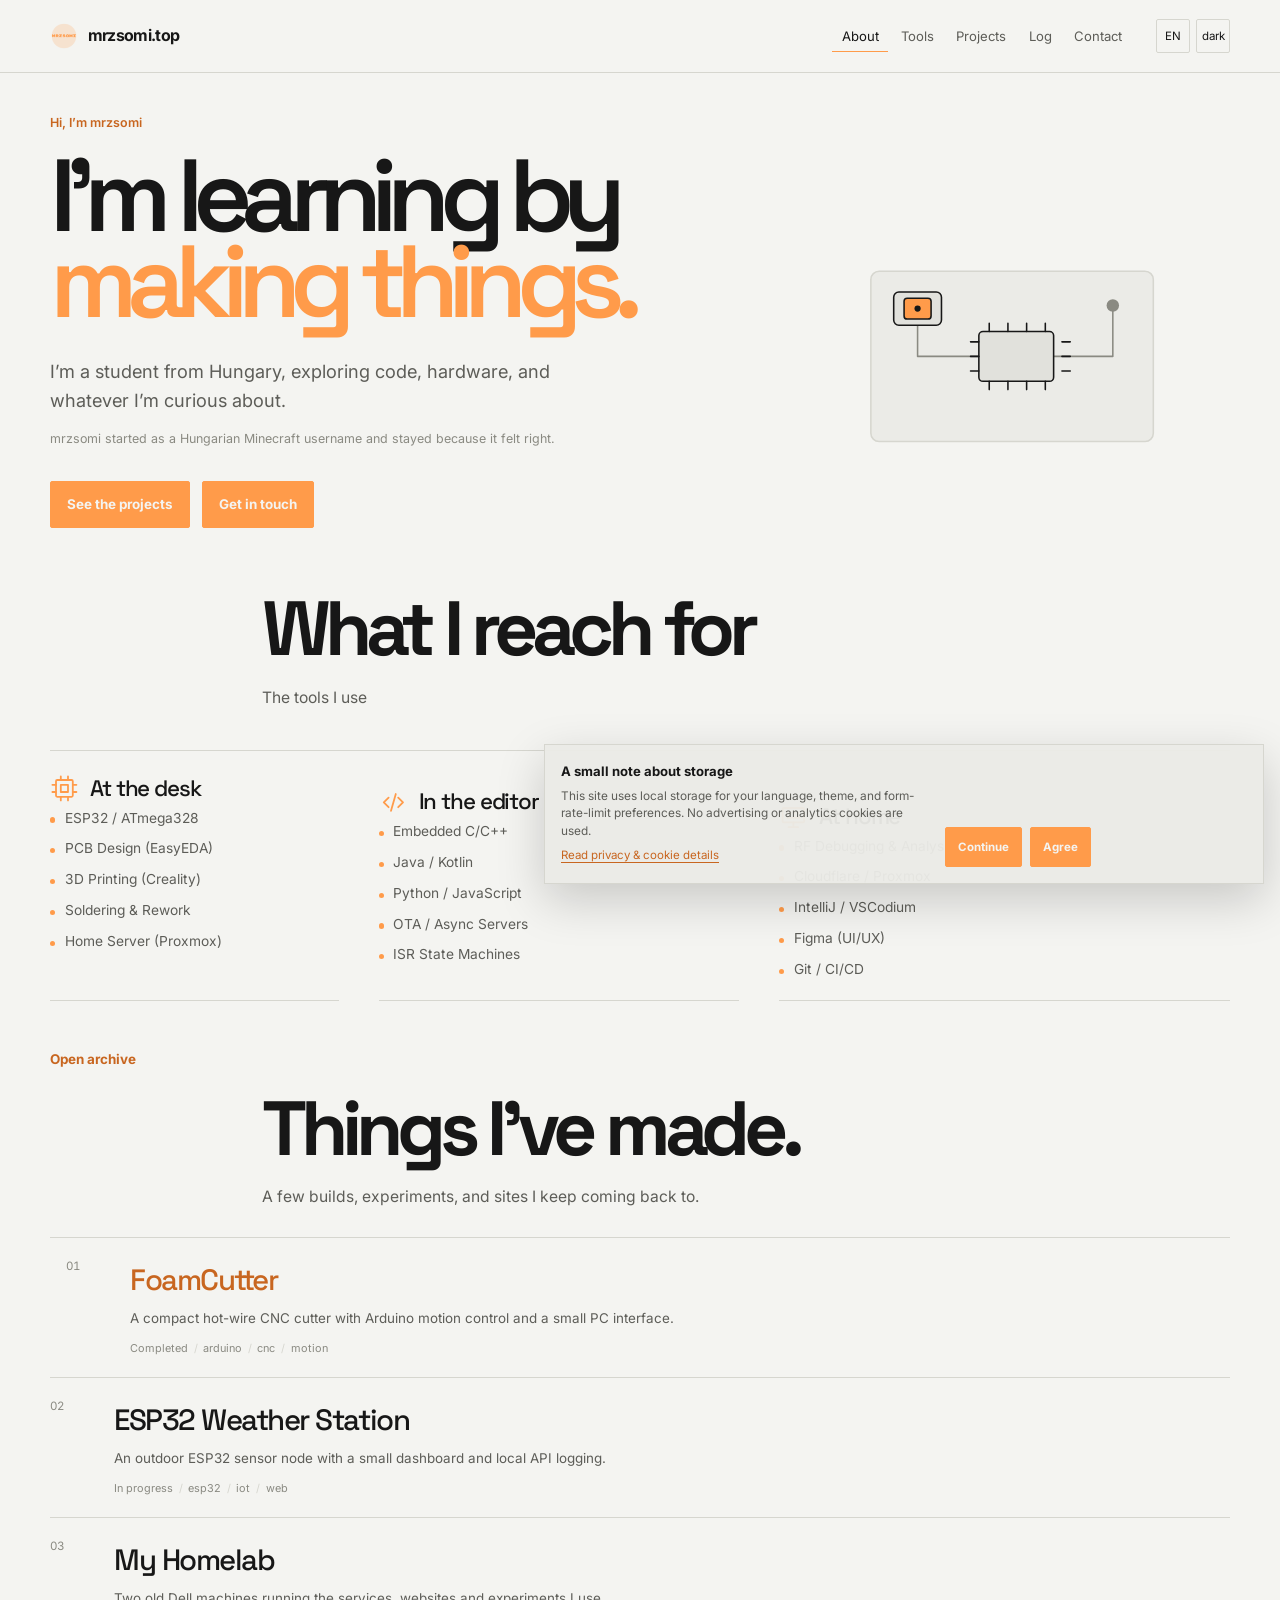
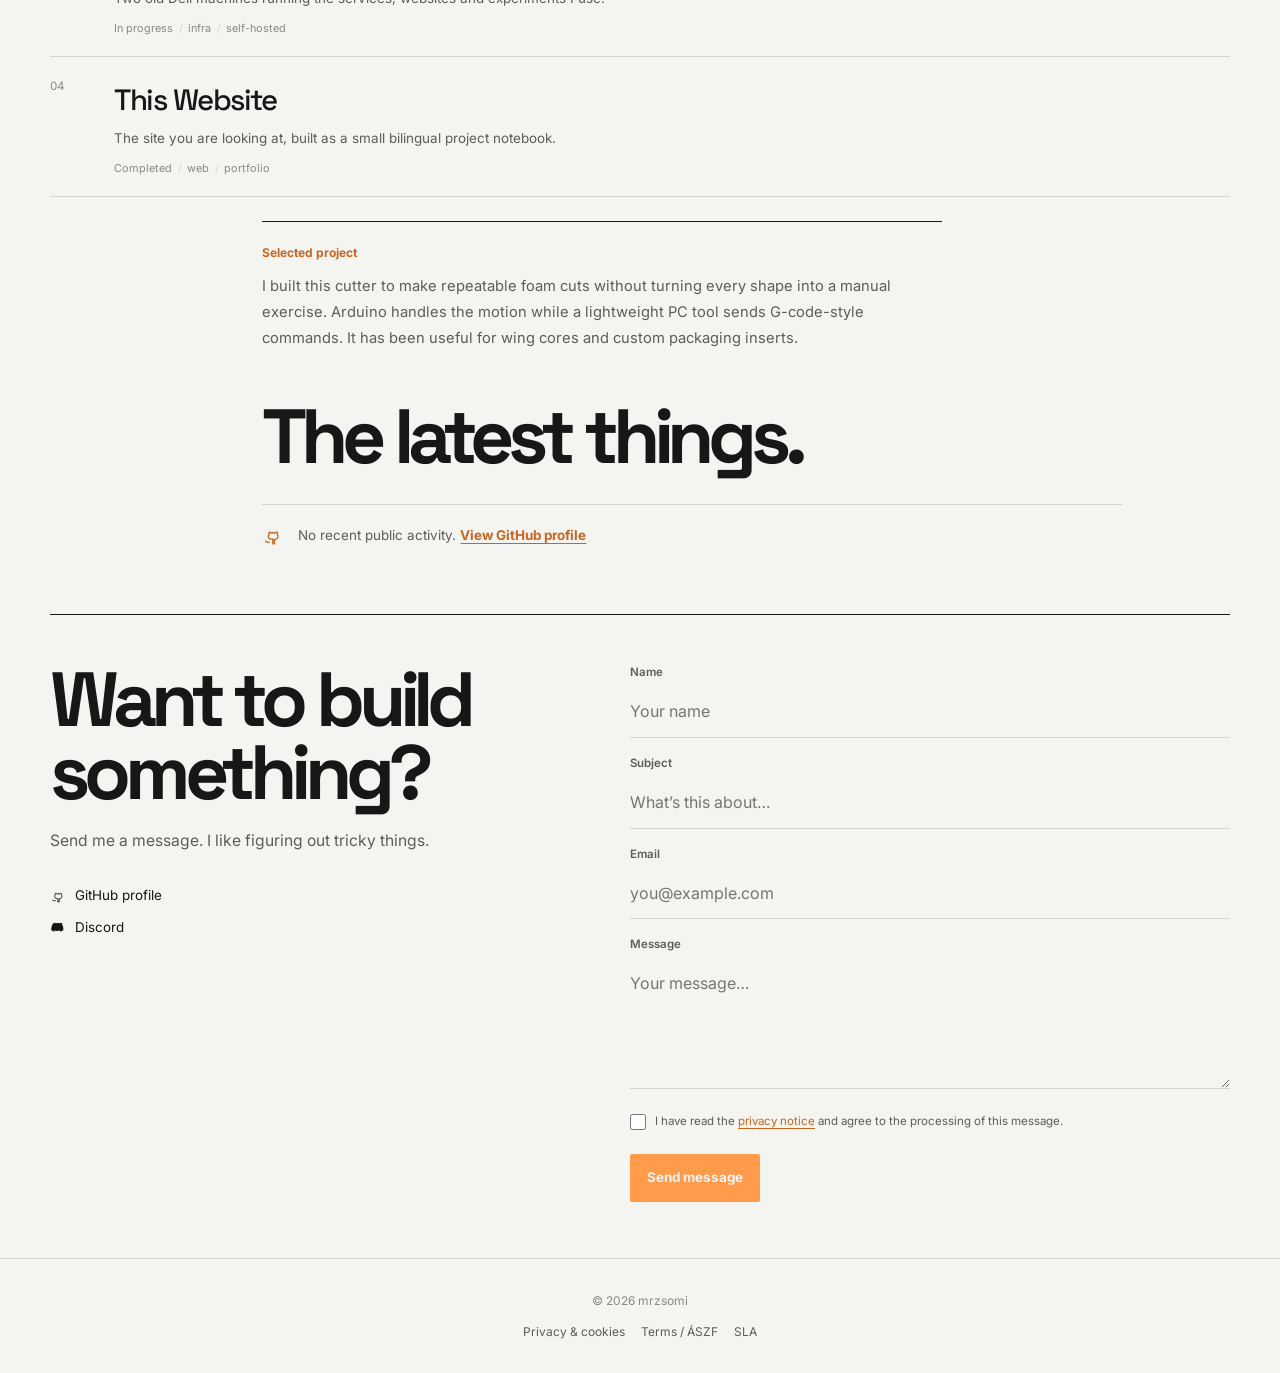
==== commit d1840d2a: "Add legal notices and consent controls" ====
--- a/index.html
+++ b/index.html
@@ -53,6 +53,7 @@
     </script>
 
     <link rel="stylesheet" href="assets/css/styles.css">
+    <script defer src="assets/js/consent.js"></script>
     <script defer src="assets/js/script.js"></script>
 
     <!-- Structured data (JSON-LD) -->
@@ -206,6 +207,10 @@
               <input type="text" id="website" name="_gotcha" tabindex="-1" autocomplete="off" />
             </div>
             <input type="hidden" name="_subject" value="mrzsomi.top Contact Form" />
+            <label class="form-consent">
+              <input type="checkbox" name="privacy_consent" required />
+              <span data-i18n-html="form_consent">I have read the <a href="legal.html#privacy">privacy notice</a> and agree to the processing of this message.</span>
+            </label>
             <div class="form-row">
               <button type="submit" class="btn btn-primary" id="submit-btn" data-i18n="form_submit">Send message</button>
               <span id="form-status" class="form-status" aria-live="polite"></span>
@@ -217,6 +222,11 @@
 
     <footer class="footer">
       <span data-i18n="footer_text">© 2026 mrzsomi</span>
+      <nav class="footer-links" aria-label="Legal">
+        <a href="legal.html#privacy" data-i18n="footer_privacy">Privacy & cookies</a>
+        <a href="legal.html#terms" data-i18n="footer_terms">Terms / ÁSZF</a>
+        <a href="legal.html#sla" data-i18n="footer_sla">SLA</a>
+      </nav>
     </footer>
   </body>
 </html>
--- a/assets/css/styles.css
+++ b/assets/css/styles.css
@@ -310,6 +310,29 @@
 
 .footer { display: flex; flex-direction: column; align-items: center; gap: .75rem; margin-top: 3.5rem; padding: 2rem 1rem; border-top: 1px solid var(--border); color: var(--text-muted); font-size: .75rem; text-align: center; }
 .footer a { display: inline-block; }
+.footer-links { display: flex; flex-wrap: wrap; justify-content: center; gap: 1rem; }
+.footer-links a { color: var(--text-secondary); text-decoration: none; }
+.footer-links a:hover { color: var(--accent-strong); text-decoration: underline; text-underline-offset: .2rem; }
+.form-consent { display: flex; align-items: flex-start; gap: .55rem; color: var(--text-secondary); font-size: .72rem; line-height: 1.5; }
+.form-consent input { flex: 0 0 auto; width: 1rem; height: 1rem; margin-top: .1rem; accent-color: var(--accent); }
+.form-consent a { color: var(--accent-strong); text-underline-offset: .2rem; }
+.consent-banner { position: fixed; right: 1rem; bottom: 1rem; z-index: 200; display: flex; align-items: end; gap: 1.25rem; width: min(100% - 2rem, 720px); padding: 1rem; border: 1px solid var(--border); color: var(--text); background: color-mix(in srgb, var(--surface) 96%, transparent); box-shadow: 0 1rem 3rem rgb(0 0 0 / .18); }
+.consent-banner strong { display: block; font-size: .82rem; }
+.consent-banner p { max-width: 52ch; margin-top: .35rem; color: var(--text-secondary); font-size: .74rem; line-height: 1.5; }
+.consent-banner a { display: inline-block; margin-top: .35rem; color: var(--accent-strong); font-size: .72rem; text-underline-offset: .2rem; }
+.consent-actions { display: flex; flex: 0 0 auto; gap: .5rem; }
+.consent-actions .btn { padding: .6rem .75rem; font-size: .72rem; white-space: nowrap; }
+.legal-page { padding-top: 4rem; }
+.legal-header { max-width: 760px; padding-bottom: 2rem; border-bottom: 1px solid var(--border); }
+.legal-header .section-title { margin-top: 1rem; }
+.legal-updated { margin-top: 1rem; color: var(--text-muted); font-size: .75rem; }
+.legal-notice { max-width: 760px; margin-top: 2rem; padding: 1rem; border-left: 2px solid var(--accent); color: var(--text-secondary); background: var(--surface); font-size: .8rem; line-height: 1.6; }
+.legal-document { max-width: 860px; margin-left: 18%; }
+.legal-section { padding: 3rem 0 0; scroll-margin-top: 72px; }
+.legal-section h2 { margin-bottom: 1rem; font-family: var(--font-display); font-size: clamp(1.7rem, 3vw, 2.4rem); letter-spacing: -.06em; }
+.legal-copy { color: var(--text-secondary); font-size: .86rem; line-height: 1.75; }
+.legal-copy p + p { margin-top: 1rem; }
+.legal-copy strong { color: var(--text); }
 button:focus-visible, a:focus-visible, summary:focus-visible, [role='button']:focus-visible { outline: 2px solid var(--accent); outline-offset: 3px; }
 noscript { display: block; }
 .noscript-warning { position: fixed; inset: 0; z-index: 10000; display: grid; place-items: center; padding: 1rem; background: var(--bg); }
@@ -328,6 +351,7 @@
   .skills-grid { grid-template-columns: repeat(3, 1fr); gap: 0 1.25rem; }
   .skill-card:nth-child(2), .skill-card:nth-child(3) { padding-top: 1.25rem; }
   .contact-layout { gap: 4rem; }
+  .legal-document { margin-left: 0; }
 }
 @media (max-width: 700px) {
   .container { width: min(var(--max-width), calc(100% - 2.2rem)); }
@@ -348,6 +372,9 @@
   .archive-row { grid-template-columns: 2rem minmax(0, 1fr); }
   .activity-item { grid-template-columns: 1.4rem minmax(0, 1fr); }
   .contact-form { padding-top: 0; }
+  .consent-banner { display: block; }
+  .consent-actions { margin-top: .8rem; }
+  .legal-page { padding-top: 2.5rem; }
 }
 @media (max-width: 480px) {
   .hero-links { display: grid; gap: .8rem; }
